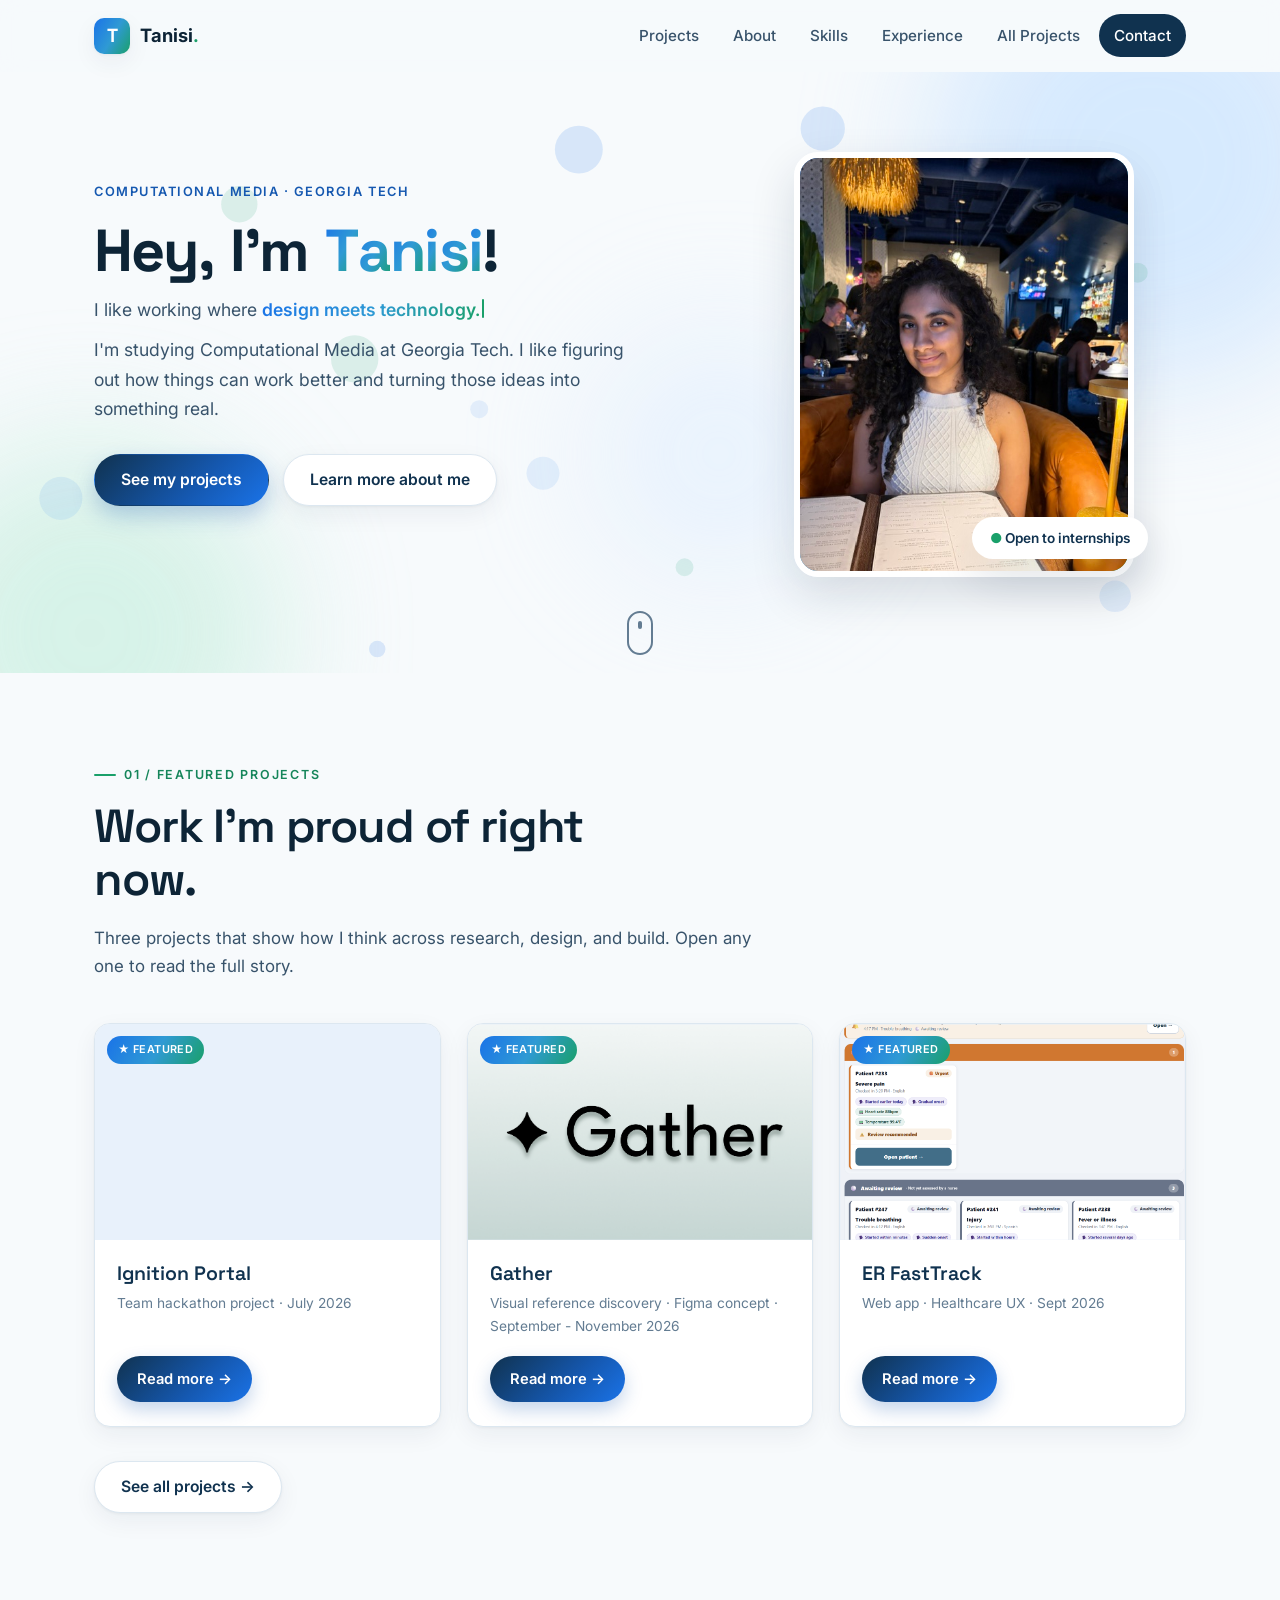
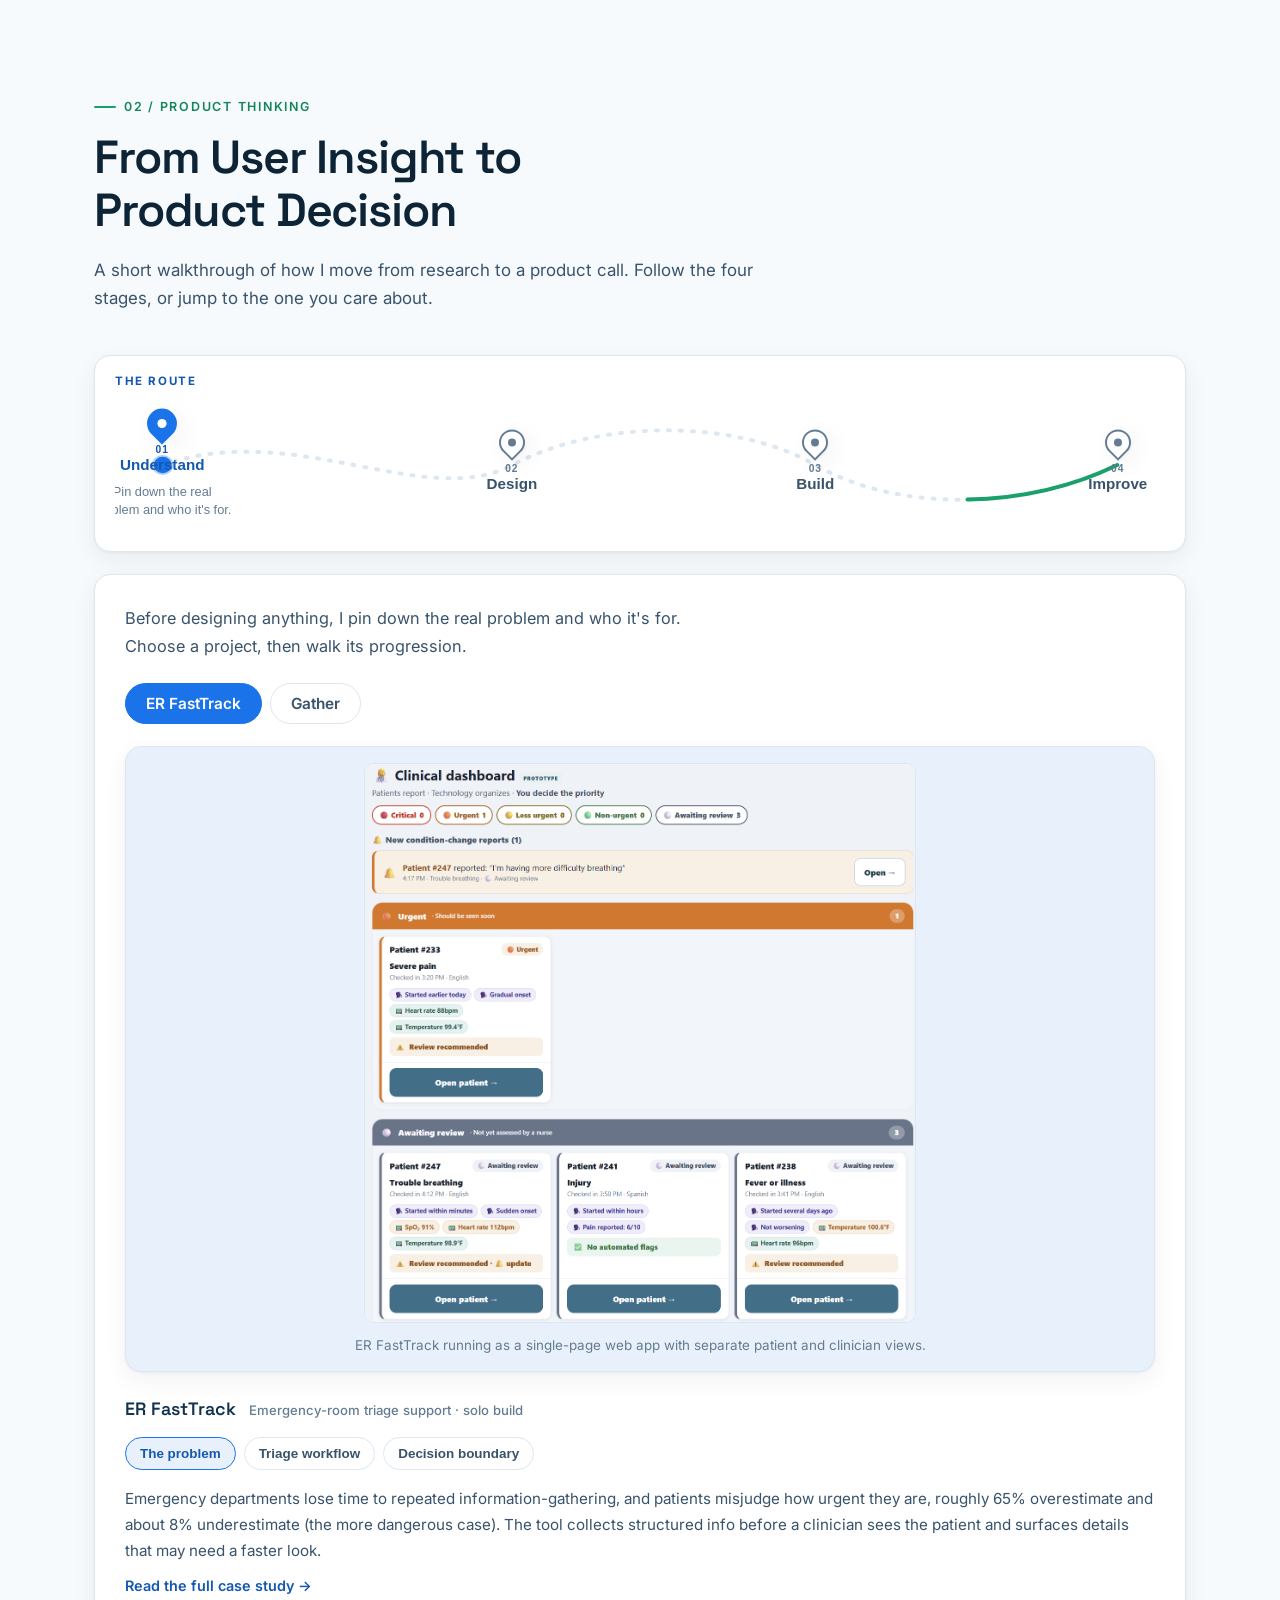
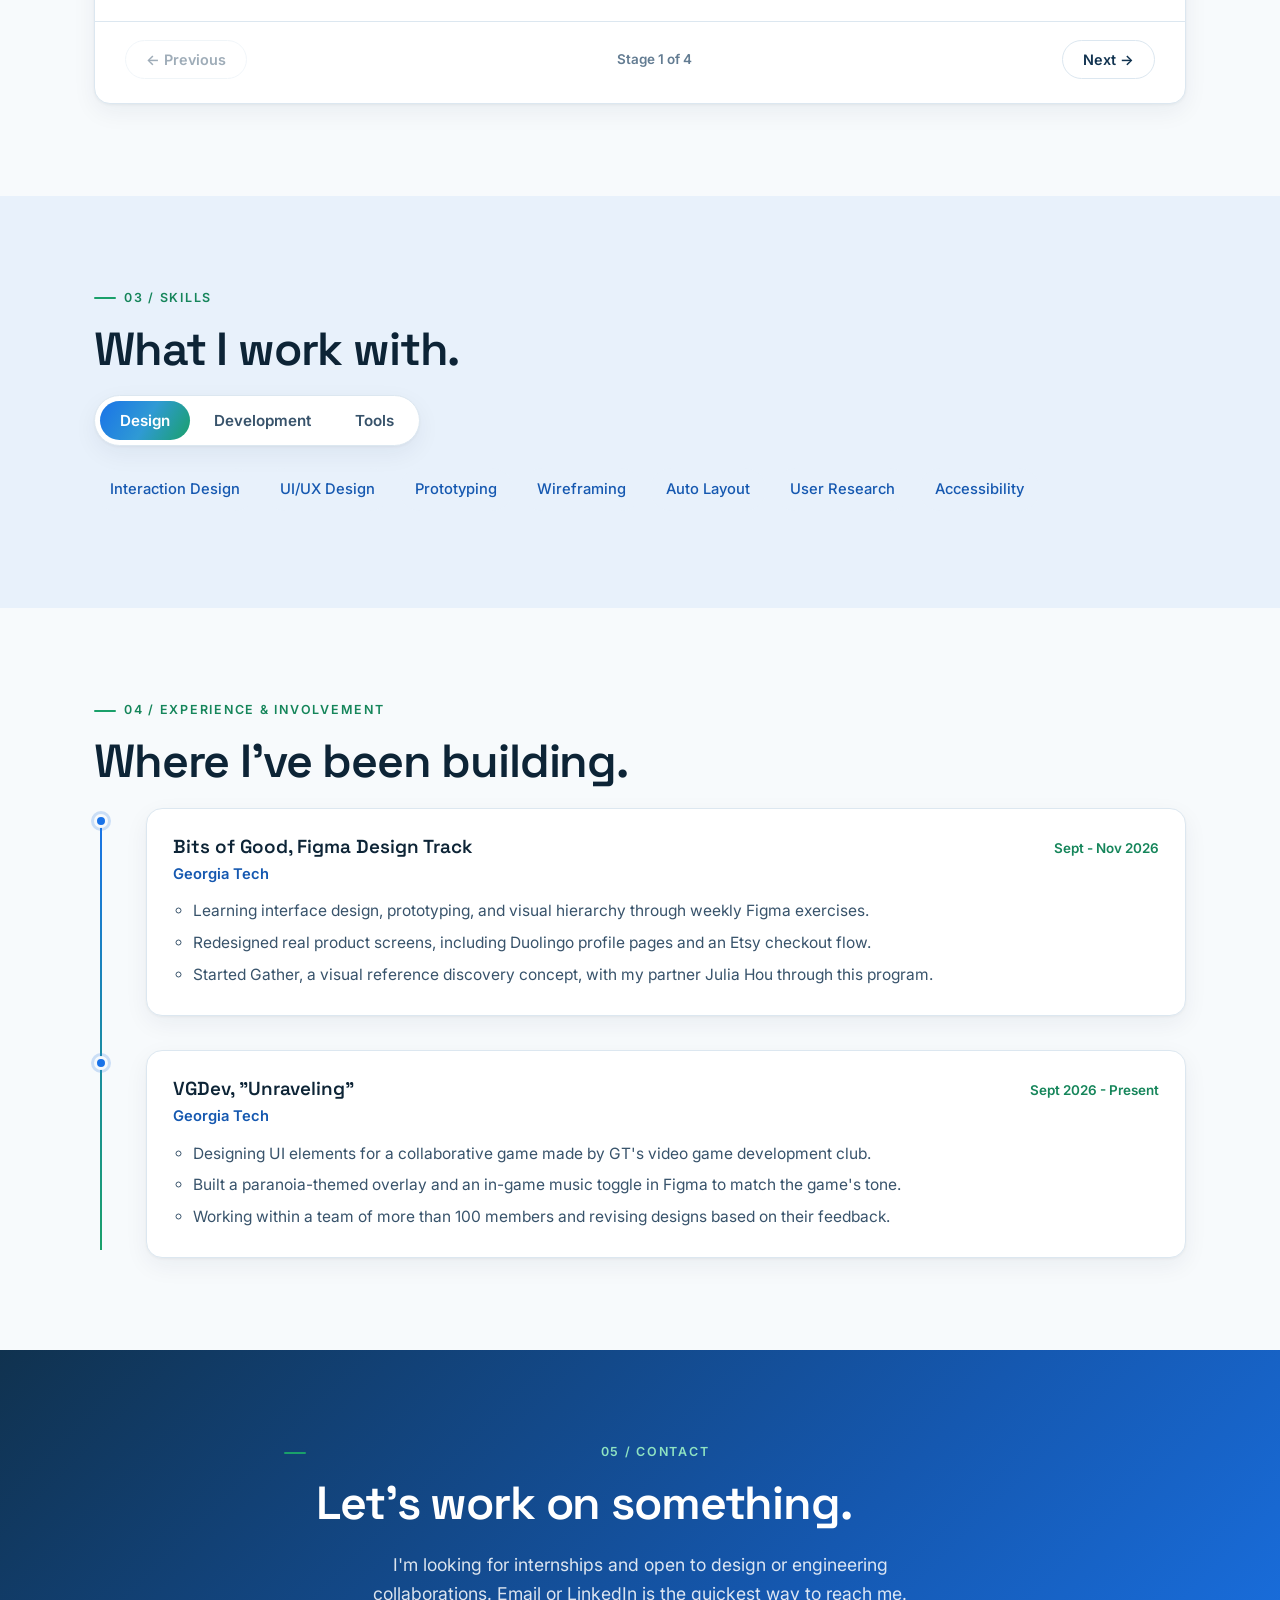
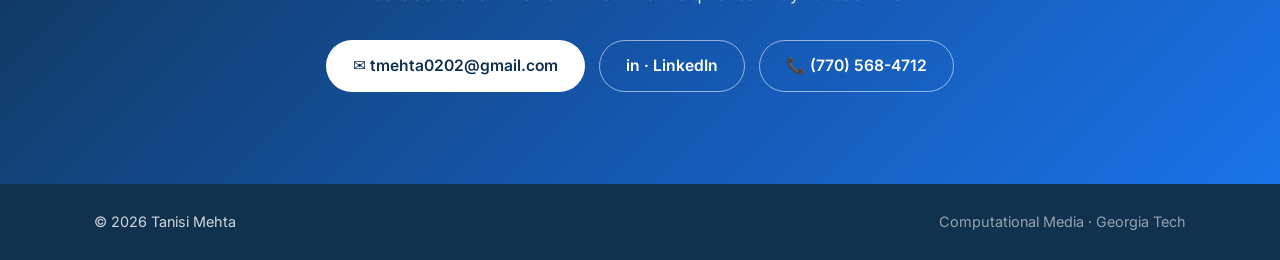
==== index.html @ e0a3337d "How I Work: horizontal expandable route nav + coordinated content transitions" ====
<!DOCTYPE html>
<html lang="en">
<head>
  <meta charset="UTF-8" />
  <meta name="viewport" content="width=device-width, initial-scale=1.0" />
  <meta name="description" content="Tanisi Mehta is a Computational Media student at Georgia Tech who likes working where design, technology, and product development meet." />
  <meta name="author" content="Tanisi Mehta" />

  <!-- Open Graph / social preview -->
  <meta property="og:title" content="Tanisi Mehta · Design &amp; Product" />
  <meta property="og:description" content="Computational Media student at Georgia Tech building software, games, and interfaces where design and technology meet." />
  <meta property="og:type" content="website" />

  <title>Tanisi Mehta · Design &amp; Product</title>

  <link rel="preconnect" href="https://fonts.googleapis.com" />
  <link rel="preconnect" href="https://fonts.gstatic.com" crossorigin />
  <link href="https://fonts.googleapis.com/css2?family=Space+Grotesk:wght@400;500;600;700&family=Inter:wght@400;500;600;700&display=swap" rel="stylesheet" />

  <link rel="stylesheet" href="css/styles.css" />
  <link rel="icon" href="data:image/svg+xml,<svg xmlns='http://www.w3.org/2000/svg' viewBox='0 0 100 100'><defs><linearGradient id='g' x1='0' y1='0' x2='1' y2='1'><stop offset='0' stop-color='%231a73e8'/><stop offset='1' stop-color='%231aa06a'/></linearGradient></defs><rect width='100' height='100' rx='26' fill='url(%23g)'/><rect x='30' y='29' width='40' height='9' rx='4.5' fill='white'/><rect x='45.5' y='29' width='9' height='42' rx='4.5' fill='white'/></svg>" />
</head>
<body>
  <a class="skip-link" href="#main">Skip to content</a>

  <!-- Subtle cursor-following glow (decorative; toggled on by JS, disabled for reduced motion / touch) -->
  <div id="cursorGlow" class="cursor-glow" aria-hidden="true"></div>

  <!-- ============ NAV ============ -->
  <header class="nav" id="nav">
    <div class="nav__inner">
      <a href="#hero" class="nav__brand" aria-label="Tanisi Mehta, home">
        <span class="nav__mark">T</span>
        <span class="nav__name">Tanisi<span class="nav__dot">.</span></span>
      </a>

      <nav class="nav__links" id="navLinks" aria-label="Primary">
        <span class="nav__indicator" id="navIndicator" aria-hidden="true"></span>
        <a href="#projects" class="nav__link">Projects</a>
        <a href="about.html" class="nav__link">About</a>
        <a href="#skills" class="nav__link">Skills</a>
        <a href="#experience" class="nav__link">Experience</a>
        <a href="projects.html" class="nav__link">All Projects</a>
        <a href="#contact" class="nav__link nav__link--cta">Contact</a>
      </nav>

      <button class="nav__toggle" id="navToggle" aria-label="Open menu" aria-expanded="false" aria-controls="navLinks">
        <span></span><span></span><span></span>
      </button>
    </div>
  </header>

  <main id="main">

    <!-- ============ 1. HERO / LANDING ============ -->
    <section class="hero" id="hero">
      <div class="hero__bg" aria-hidden="true">
        <span class="blob blob--1"></span>
        <span class="blob blob--2"></span>
        <span class="blob blob--3"></span>
        <canvas class="hero__particles" id="heroParticles"></canvas>
      </div>

      <div class="hero__inner">
        <div class="hero__text reveal">
          <p class="hero__eyebrow">Computational Media · Georgia Tech</p>
          <h1 class="hero__title" id="heroTitle">
            <span class="magnetic-line" data-magnetic>Hey, I'm <span class="grad">Tanisi</span>!</span>
          </h1>
          <p class="hero__typeline">I like working where <span class="type" aria-live="polite"><span class="type__text" id="typeText">design meets technology.</span><span class="type__caret" aria-hidden="true"></span></span></p>
          <p class="hero__lede">
            I'm studying Computational Media at Georgia Tech. I like figuring out how things can work
            better and turning those ideas into something real.
          </p>
          <div class="hero__cta">
            <a href="#projects" class="btn btn--primary">See my projects</a>
            <a href="about.html" class="btn btn--ghost">Learn more about me</a>
          </div>
        </div>

        <div class="hero__portrait reveal">
          <div class="portrait">
            <img src="images/tanisi.jpg" alt="Portrait of Tanisi Mehta"
                 onerror="this.style.display='none';this.parentElement.classList.add('portrait--empty')" />
            <span class="portrait__mono" aria-hidden="true">TM</span>
          </div>
          <div class="portrait__badge"><span class="dot">●</span> Open to internships</div>
        </div>
      </div>

      <a href="#projects" class="hero__scroll" aria-label="Scroll to projects">
        <span></span>
      </a>
    </section>

    <!-- ============ 2. FEATURED PROJECTS ============ -->
    <section class="section section-reveal" id="projects">
      <div class="wrap">
        <p class="section__kicker reveal">01 / Featured Projects</p>
        <h2 class="section__title reveal">Work I'm proud of right now.</h2>
        <p class="section__intro reveal">
          Three projects that show how I think across research, design, and build. Open any one to
          read the full story.
        </p>

        <div class="tiles tiles--featured">

          <!-- Ignition Portal -->
          <article class="tile reveal">
            <div class="tile__media">
              <span class="tile__tag tile__tag--star">★ Featured</span>
              <video muted playsinline preload="metadata" aria-label="Ignition Portal onboarding demo preview">
                <source src="images/Website-Demo.mp4" type="video/mp4" />
              </video>
            </div>
            <div class="tile__body">
              <h3 class="tile__title">Ignition Portal</h3>
              <p class="tile__meta">Team hackathon project · July 2026</p>
              <div class="tile__cta">
                <a class="tile__btn" href="projects/gt-ignite.html">Read more →</a>
              </div>
            </div>
          </article>

          <!-- Gather -->
          <article class="tile reveal">
            <div class="tile__media">
              <span class="tile__tag tile__tag--star">★ Featured</span>
              <img src="images/Gather-Photocard.png" alt="Gather photocard" loading="lazy" />
            </div>
            <div class="tile__body">
              <h3 class="tile__title">Gather</h3>
              <p class="tile__meta">Visual reference discovery · Figma concept · September - November 2026</p>
              <div class="tile__cta">
                <a class="tile__btn" href="projects/gather.html">Read more →</a>
              </div>
            </div>
          </article>

          <!-- ER FastTrack -->
          <article class="tile reveal">
            <div class="tile__media">
              <span class="tile__tag tile__tag--star">★ Featured</span>
              <img src="images/ER-ss.png" alt="Screenshot of the ER FastTrack triage-support prototype" loading="lazy" />
            </div>
            <div class="tile__body">
              <h3 class="tile__title">ER FastTrack</h3>
              <p class="tile__meta">Web app · Healthcare UX · Sept 2026</p>
              <div class="tile__cta">
                <a class="tile__btn" href="projects/er-fasttrack.html">Read more →</a>
              </div>
            </div>
          </article>

        </div>

        <div class="section__more reveal">
          <a href="projects.html" class="btn btn--ghost">See all projects →</a>
        </div>
      </div>
    </section>

    <!-- ============ 2. CASE STUDY: FROM USER INSIGHT TO PRODUCT DECISION ============ -->
    <section class="section section-reveal" id="casestudy">
      <div class="wrap">
        <p class="section__kicker reveal">02 / Product Thinking</p>
        <h2 class="section__title reveal">From User Insight to Product Decision</h2>
        <p class="section__intro reveal">
          A short walkthrough of how I move from research to a product call. Follow the four stages,
          or jump to the one you care about.
        </p>

        <div class="cs2 reveal" id="caseStudy">
          <!-- Horizontal journey route nav on top; stage content below -->
          <div class="cs2__layout">

            <!-- ===== JOURNEY ROUTE NAV (horizontal) ===== -->
            <nav class="cs2map" aria-label="How I Work stages" id="cs2Map">
              <p class="cs2map__label">The route</p>
              <div class="cs2map__scroll">
                <div class="cs2map__inner">
                  <svg class="cs2map__svg" viewBox="0 0 880 120" preserveAspectRatio="none" aria-hidden="true">
                    <path id="cs2Route" class="cs2map__road" d="M40 60 C 150 18, 260 102, 333 60 S 520 18, 587 60 S 760 102, 840 60" />
                    <path id="cs2RouteProgress" class="cs2map__road-progress" d="M40 60 C 150 18, 260 102, 333 60 S 520 18, 587 60 S 760 102, 840 60" />
                    <circle id="cs2Marker" class="cs2map__marker" cx="40" cy="60" r="9" />
                    <circle id="cs2MarkerPulse" class="cs2map__marker-pulse" cx="40" cy="60" r="9" />
                  </svg>

                  <ol class="cs2map__pins">
                    <li>
                      <button class="cs2map__pin is-active" role="tab" aria-selected="true" aria-controls="cs2-panel-understand" id="cs2-tab-understand" data-stage="0" style="left:4.5%">
                        <span class="cs2map__pinmark" aria-hidden="true"></span>
                        <span class="cs2map__pintext"><span class="cs2map__pinnum">01</span><span class="cs2map__pinname">Understand</span></span>
                        <span class="cs2map__pindesc">Pin down the real problem and who it's for.</span>
                      </button>
                    </li>
                    <li>
                      <button class="cs2map__pin" role="tab" aria-selected="false" aria-controls="cs2-panel-design" id="cs2-tab-design" data-stage="1" style="left:37.8%">
                        <span class="cs2map__pinmark" aria-hidden="true"></span>
                        <span class="cs2map__pintext"><span class="cs2map__pinnum">02</span><span class="cs2map__pinname">Design</span></span>
                        <span class="cs2map__pindesc">Turn research into interface decisions.</span>
                      </button>
                    </li>
                    <li>
                      <button class="cs2map__pin" role="tab" aria-selected="false" aria-controls="cs2-panel-build" id="cs2-tab-build" data-stage="2" style="left:66.7%">
                        <span class="cs2map__pinmark" aria-hidden="true"></span>
                        <span class="cs2map__pintext"><span class="cs2map__pinnum">03</span><span class="cs2map__pinname">Build</span></span>
                        <span class="cs2map__pindesc">Make it real, solo and on teams.</span>
                      </button>
                    </li>
                    <li>
                      <button class="cs2map__pin" role="tab" aria-selected="false" aria-controls="cs2-panel-improve" id="cs2-tab-improve" data-stage="3" style="left:95.5%">
                        <span class="cs2map__pinmark" aria-hidden="true"></span>
                        <span class="cs2map__pintext"><span class="cs2map__pinnum">04</span><span class="cs2map__pinname">Improve</span></span>
                        <span class="cs2map__pindesc">Reflect, weigh tradeoffs, plan next steps.</span>
                      </button>
                    </li>
                  </ol>
                </div>
              </div>
            </nav>

            <!-- ===== STAGE CONTENT ===== -->
            <div class="cs2__content">
              <div class="cs2__panels">

            <!-- 1. UNDERSTAND -->
            <div class="cs2__panel is-active" role="tabpanel" id="cs2-panel-understand" aria-labelledby="cs2-tab-understand">
              <p class="cs2__lead">Before designing anything, I pin down the real problem and who it's for. Choose a project, then walk its progression.</p>

              <div class="cs2u" data-cs2u>
                <div class="cs2u__switch" role="tablist" aria-label="Choose a project">
                  <button class="cs2u__pick is-active" role="tab" aria-selected="true" data-cs2u-pick="er">ER FastTrack</button>
                  <button class="cs2u__pick" role="tab" aria-selected="false" data-cs2u-pick="gather">Gather</button>
                </div>

                <div class="cs2u__project" data-cs2u-project="er">
                  <div class="cs2u__body">
                    <figure class="cs2u__visual">
                      <img src="images/ER-ss.png" alt="ER FastTrack triage-support prototype with separate patient and clinician views" loading="lazy" />
                      <figcaption>ER FastTrack running as a single-page web app with separate patient and clinician views.</figcaption>
                    </figure>
                    <div class="cs2u__steps">
                      <h4 class="cs2u__proj">ER FastTrack <span class="cs2__tagline">Emergency-room triage support &middot; solo build</span></h4>
                      <div class="cs2u__stepnav" role="tablist" aria-label="ER FastTrack progression">
                        <button class="cs2u__stepbtn is-active" role="tab" aria-selected="true" data-cs2u-step="er-0">The problem</button>
                        <button class="cs2u__stepbtn" role="tab" aria-selected="false" data-cs2u-step="er-1">Triage workflow</button>
                        <button class="cs2u__stepbtn" role="tab" aria-selected="false" data-cs2u-step="er-2">Decision boundary</button>
                      </div>
                      <div class="cs2u__steptext">
                        <p data-cs2u-steptext="er-0" class="is-active">Emergency departments lose time to repeated information-gathering, and patients misjudge how urgent they are, roughly 65% overestimate and about 8% underestimate (the more dangerous case). The tool collects structured info before a clinician sees the patient and surfaces details that may need a faster look.</p>
                        <p data-cs2u-steptext="er-1" hidden><strong>Patients report &rarr; software organizes &rarr; clinicians decide.</strong> An adaptive intake asks one question per screen; a non-diagnostic flagging engine surfaces what may need review and explains why in plain language; a nurse dashboard presents it clearly.</p>
                        <p data-cs2u-steptext="er-2" hidden><strong>The defining boundary:</strong> it never diagnoses or ranks patients on its own. Every priority and clinical call stays with qualified staff, the constraint that shaped every later decision.</p>
                      </div>
                      <p class="cs2__demonstrates"><a href="projects/er-fasttrack.html">Read the full case study &rarr;</a></p>
                    </div>
                  </div>
                </div>

                <div class="cs2u__project" data-cs2u-project="gather" hidden>
                  <div class="cs2u__body">
                    <figure class="cs2u__visual">
                      <img data-cs2u-img="gather-0" src="images/SearchPage_AIFiltering-Gather.png" alt="Gather mid-fidelity search and AI filtering screens" loading="lazy" />
                      <img data-cs2u-img="gather-1" src="images/SampleUserProfile-Gather.png" alt="Gather user profile for Maya, a creative university student" hidden loading="lazy" />
                      <img data-cs2u-img="gather-2" src="images/Clusters-Gather.png" alt="Gather research findings grouped into four insight clusters" hidden loading="lazy" />
                      <figcaption data-cs2u-cap="gather-0">An early Gather search flow with AI-assisted filtering.</figcaption>
                      <figcaption data-cs2u-cap="gather-1" hidden>Maya's user profile: background, behaviors, frustrations, needs, and goals.</figcaption>
                      <figcaption data-cs2u-cap="gather-2" hidden>Research findings synthesized into four insight clusters.</figcaption>
                    </figure>
                    <div class="cs2u__steps">
                      <h4 class="cs2u__proj">Gather <span class="cs2__tagline">Visual reference discovery &middot; with Julia Hou</span></h4>
                      <div class="cs2u__stepnav" role="tablist" aria-label="Gather progression">
                        <button class="cs2u__stepbtn is-active" role="tab" aria-selected="true" data-cs2u-step="gather-0">The problem</button>
                        <button class="cs2u__stepbtn" role="tab" aria-selected="false" data-cs2u-step="gather-1">Maya's profile</button>
                        <button class="cs2u__stepbtn" role="tab" aria-selected="false" data-cs2u-step="gather-2">Insight clusters</button>
                      </div>
                      <div class="cs2u__steptext">
                        <p data-cs2u-steptext="gather-0" class="is-active">Finding the right reference image is mostly keyword guesswork: people scroll past near-misses and jump between Pinterest, Google, and other sites. Gather explores how AI-driven personalization and smart filtering could make that more intuitive.</p>
                        <p data-cs2u-steptext="gather-1" hidden>We started from a user profile built from preliminary research. Maya is a creative university student who makes recreational art and runs a small business, so she needs inspiration and references she can trust and credit properly. Her frustrations shaped Gather directly: tailored results, clear sourcing, and an easier way to keep track of references.</p>
                        <div data-cs2u-steptext="gather-2" hidden>
                          <ul class="cs2u__clusters">
                            <li><strong>Finding the right reference.</strong> Google works when users already know what they want; Pinterest for open inspiration, but recommendations often miss the mark.</li>
                            <li><strong>Browsing vs. searching with a goal.</strong> People explore without a starting point, then switch to targeted search once they have an idea.</li>
                            <li><strong>Trust, attribution &amp; copyright.</strong> Tracking down proper attribution is time-consuming; users worry about stolen or AI-generated work.</li>
                            <li><strong>Managing &amp; revisiting references.</strong> References are spread across platforms, making them hard to save and come back to.</li>
                          </ul>
                        </div>
                      </div>
                      <p class="cs2__demonstrates"><a href="projects/gather.html">Read the full case study &rarr;</a></p>
                    </div>
                  </div>
                </div>
              </div>
            </div>

            <!-- 2. DESIGN -->
            <div class="cs2__panel" role="tabpanel" id="cs2-panel-design" aria-labelledby="cs2-tab-design" hidden>
              <p class="cs2__lead">Research-driven UI/UX. Pick a screen, then choose a topic to highlight the relevant area and read the decision behind it.</p>

              <div class="cs2d2" data-cs2d2>
                <div class="cs2d2__screens" role="tablist" aria-label="Choose a design screen">
                  <button class="cs2d2__screen is-active" role="tab" aria-selected="true" data-cs2d2-screen="0">Gather &middot; Search</button>
                  <button class="cs2d2__screen" role="tab" aria-selected="false" data-cs2d2-screen="1">Gather &middot; Results</button>
                  <button class="cs2d2__screen" role="tab" aria-selected="false" data-cs2d2-screen="2">Bits of Good &middot; Duolingo</button>
                </div>

                <div class="cs2d2__body">
                  <figure class="cs2d2__stage">
                    <span class="cs2d2__imgwrap">
                      <img data-cs2d2-img="0" src="images/Gather-AISearch_General-HIFI.png" alt="Gather search page with AI Search and General Search" loading="lazy" />
                      <img data-cs2d2-img="1" src="images/Gather-SearchResults_HIFI.png" alt="Gather search results with match percentages and an image details panel" hidden loading="lazy" />
                      <img data-cs2d2-img="2" src="images/Duolingo-Redesign.png" alt="Duolingo persona and before/after profile redesign in Figma" hidden loading="lazy" />
                      <span class="cs2d2__hl" data-cs2d2-hl aria-hidden="true"></span>
                    </span>
                  </figure>

                  <div class="cs2d2__topics" role="tablist" aria-label="Design decisions">
                    <button class="cs2d2__topic is-active" role="tab" data-cs2d2-topic="0" data-hl="6,20,40,26" data-screen="0">
                      <span class="cs2d2__topic-t">Two search modes</span>
                      <span class="cs2d2__topic-d">AI Search takes a plain-language prompt; General Search keeps the familiar keyword flow, so people choose how they look.</span>
                    </button>
                    <button class="cs2d2__topic" role="tab" data-cs2d2-topic="1" data-hl="2,10,22,80" data-screen="0">
                      <span class="cs2d2__topic-t">Persistent navigation</span>
                      <span class="cs2d2__topic-d">A sidebar keeps Explore, Artists, and Collections in reach, so searching never feels like a dead end.</span>
                    </button>
                    <button class="cs2d2__topic" role="tab" data-cs2d2-topic="2" data-hl="4,26,54,50" data-screen="1">
                      <span class="cs2d2__topic-t">Match percentages</span>
                      <span class="cs2d2__topic-d">Each result shows how well it matched and a short reason, so the ranking isn't a black box.</span>
                    </button>
                    <button class="cs2d2__topic" role="tab" data-cs2d2-topic="3" data-hl="62,14,34,78" data-screen="1">
                      <span class="cs2d2__topic-t">Attribution built in</span>
                      <span class="cs2d2__topic-d">Opening a result reveals the real creator, license, and citation, answering the trust cluster from research.</span>
                    </button>
                    <button class="cs2d2__topic" role="tab" data-cs2d2-topic="4" data-hl="4,8,44,40" data-screen="2">
                      <span class="cs2d2__topic-t">Grounded in a persona</span>
                      <span class="cs2d2__topic-d">I wrote a user persona before redesigning the Duolingo profile, so layout choices trace back to a real need.</span>
                    </button>
                    <button class="cs2d2__topic" role="tab" data-cs2d2-topic="5" data-hl="52,10,44,80" data-screen="2">
                      <span class="cs2d2__topic-t">Before &amp; after with Auto Layout</span>
                      <span class="cs2d2__topic-d">Rebuilt in Figma with Auto Layout to tighten hierarchy and spacing between the original and the redesign.</span>
                    </button>
                  </div>
                </div>
              </div>
              <p class="cs2__demonstrates"><strong>Shows:</strong> turning research into interface decisions. <a href="projects/gather.html">Gather designs &rarr;</a> &nbsp;&middot;&nbsp; <a href="projects/bits-of-good.html">Bits of Good redesigns &rarr;</a></p>
            </div>

            <!-- 3. BUILD -->
            <div class="cs2__panel" role="tabpanel" id="cs2-panel-build" aria-labelledby="cs2-tab-build" hidden>
              <p class="cs2__lead">Design only matters once it's real. Select a project to see the contribution and a large view.</p>

              <div class="cs2b" data-cs2b>
                <ul class="cs2b__list" role="tablist" aria-label="Choose a build project">
                  <li><button class="cs2b__item is-active" role="tab" aria-selected="true" data-cs2b-pick="ignition">
                    <span class="cs2b__name">Ignition Portal</span><span class="cs2b__sub">Hackathon team &middot; July 2026</span>
                  </button></li>
                  <li><button class="cs2b__item" role="tab" aria-selected="false" data-cs2b-pick="unraveling">
                    <span class="cs2b__name">Unraveling</span><span class="cs2b__sub">Game UI &middot; GT VGDev</span>
                  </button></li>
                  <li><button class="cs2b__item" role="tab" aria-selected="false" data-cs2b-pick="flower">
                    <span class="cs2b__name">The Flower</span><span class="cs2b__sub">2D platformer &middot; GameMaker</span>
                  </button></li>
                </ul>

                <div class="cs2b__stage">
                  <figure class="cs2b__shot is-active" data-cs2b-shot="ignition">
                    <img src="images/Ignition-Solution.png" alt="Ignition Portal onboarding dashboard with a checklist and progress bar" loading="lazy" />
                    <figcaption>At the GT IGNITE Hackathon, our three-person team took a survey finding (44 responses; "too many platforms" was the top struggle) to a working onboarding portal. I owned research and helped drive the UI and user flows, using Claude to prototype quickly. <strong>Shows:</strong> teamwork and AI-assisted prototyping under time pressure. <a href="projects/gt-ignite.html">Read more &rarr;</a></figcaption>
                  </figure>
                  <figure class="cs2b__shot" data-cs2b-shot="unraveling" hidden>
                    <img src="images/Settings-Unravel.png" alt="Unraveling settings menu over the dark game background" loading="lazy" />
                    <figcaption>As one UI designer inside VGDev's 100+ member team, I design start screens, menus, a paranoia overlay, and a music toggle in Figma, keeping styling dark and tense while structure stays readable, and revising to match a shared direction. <strong>Shows:</strong> design inside a large collaborative team. <a href="projects/unraveling.html">Read more &rarr;</a></figcaption>
                  </figure>
                  <figure class="cs2b__shot" data-cs2b-shot="flower" hidden>
                    <img src="images/TheFlowerGame-ss.png" alt="Gameplay screenshot from The Flower with Ruby and collectible carrots" loading="lazy" />
                    <figcaption>A solo game I'm building in GameMaker (GML) with hand-drawn pixel art: movement and animation, double jump, heart-based health, carrot collection, hazards, and slope physics. <strong>Shows:</strong> end-to-end technical implementation on my own. <a href="projects/the-flower.html">Read more &rarr;</a></figcaption>
                  </figure>
                </div>
              </div>
            </div>

            <!-- 4. IMPROVE -->
            <div class="cs2__panel" role="tabpanel" id="cs2-panel-improve" aria-labelledby="cs2-tab-improve" hidden>
              <p class="cs2__lead">Looking back per project: what I'd evaluate, change, or investigate next. Forward-looking ideas are labeled as hypothetical, not completed work.</p>

              <div class="cs2i">
                <article class="cs2i__card">
                  <h4>Gather</h4>
                  <p class="cs2i__did"><strong>What I did:</strong> grounded the design in a persona and four research clusters before building screens, with Julia Hou.</p>
                  <p class="cs2i__next"><span class="cs2i__flag">Hypothetical next</span> Run usability testing on the hi-fi flows to check whether the attribution and filtering actually feel clear to users.</p>
                </article>
                <article class="cs2i__card">
                  <h4>ER FastTrack</h4>
                  <p class="cs2i__did"><strong>What I did:</strong> made a deliberate tradeoff, keeping the software non-diagnostic for safety and clinician trust, and built accessibility in (large targets, plain language, ARIA).</p>
                  <p class="cs2i__next"><span class="cs2i__flag">Hypothetical next</span> Test the accessibility and flagging with real emergency-department staff to validate it under stress.</p>
                </article>
                <article class="cs2i__card">
                  <h4>Unraveling</h4>
                  <p class="cs2i__did"><strong>What I did:</strong> revised my UI based on feedback from VGDev's 100+ person team to fit a shared visual direction.</p>
                  <p class="cs2i__next"><span class="cs2i__flag">Hypothetical next</span> Pressure-test the paranoia overlay's legibility across more in-game scenes before locking it in.</p>
                </article>
                <article class="cs2i__card">
                  <h4>The Flower</h4>
                  <p class="cs2i__did"><strong>What I did:</strong> built the core systems solo in GameMaker, and the core movement already feels good.</p>
                  <p class="cs2i__next"><span class="cs2i__flag">Hypothetical next</span> Finish the content and play-test with others to tune difficulty and level pacing.</p>
                </article>
              </div>
              <p class="cs2__note cs2__note--wide"><strong>The throughline:</strong> start from a real need, make a deliberate tradeoff, and stay open to revising, the product thinking I want to keep sharpening.</p>
            </div>

              </div>

              <div class="cs2__controls">
                <button class="cs2__nav cs2__nav--prev" id="cs2Prev" aria-label="Previous stage" disabled>&larr; Previous</button>
                <span class="cs2__progress" id="cs2Progress" aria-hidden="true">Stage 1 of 4</span>
                <button class="cs2__nav cs2__nav--next" id="cs2Next" aria-label="Next stage">Next &rarr;</button>
              </div>
            </div>
          </div>
        </div>
      </div>
    </section>

    <!-- ============ 3. SKILLS (compact, interactive) ============ -->
    <section class="section section--tint section-reveal" id="skills">
      <div class="wrap">
        <p class="section__kicker reveal">03 / Skills</p>
        <h2 class="section__title reveal">What I work with.</h2>

        <div class="skills reveal" id="skills2">
          <div class="skills__tabs" role="tablist" aria-label="Skill categories">
            <button class="skills__tab is-active" role="tab" aria-selected="true" aria-controls="skillpanel-design" id="skilltab-design">Design</button>
            <button class="skills__tab" role="tab" aria-selected="false" aria-controls="skillpanel-dev" id="skilltab-dev">Development</button>
            <button class="skills__tab" role="tab" aria-selected="false" aria-controls="skillpanel-tools" id="skilltab-tools">Tools</button>
            <span class="skills__tabline" id="skillsTabline" aria-hidden="true"></span>
          </div>

          <div class="skills__panels">
            <ul class="skills__panel is-active chips" role="tabpanel" id="skillpanel-design" aria-labelledby="skilltab-design">
              <li>Interaction Design</li>
              <li>UI/UX Design</li>
              <li>Prototyping</li>
              <li>Wireframing</li>
              <li>Auto Layout</li>
              <li>User Research</li>
              <li>Accessibility</li>
            </ul>
            <ul class="skills__panel chips" role="tabpanel" id="skillpanel-dev" aria-labelledby="skilltab-dev" hidden>
              <li>Python</li>
              <li>Java</li>
              <li>GameMaker (GML)</li>
              <li>HTML / CSS / JS <span class="chip-note">(AI-assisted)</span></li>
            </ul>
            <ul class="skills__panel chips" role="tabpanel" id="skillpanel-tools" aria-labelledby="skilltab-tools" hidden>
              <li>Figma</li>
              <li>Git &amp; GitHub</li>
              <li>Kiro</li>
              <li>Claude</li>
            </ul>
          </div>
        </div>
      </div>
    </section>

    <!-- ============ 5. EXPERIENCE / INVOLVEMENT ============ -->
    <section class="section section-reveal" id="experience">
      <div class="wrap">
        <p class="section__kicker reveal">04 / Experience &amp; Involvement</p>
        <h2 class="section__title reveal">Where I've been building.</h2>

        <ol class="timeline">
          <li class="timeline__item reveal">
            <span class="timeline__dot"></span>
            <div class="timeline__body">
              <div class="timeline__row">
                <h3>Bits of Good, Figma Design Track</h3>
                <span class="timeline__when">Sept - Nov 2026</span>
              </div>
              <p class="timeline__org">Georgia Tech</p>
              <ul>
                <li>Learning interface design, prototyping, and visual hierarchy through weekly Figma exercises.</li>
                <li>Redesigned real product screens, including Duolingo profile pages and an Etsy checkout flow.</li>
                <li>Started Gather, a visual reference discovery concept, with my partner Julia Hou through this program.</li>
              </ul>
            </div>
          </li>

          <li class="timeline__item reveal">
            <span class="timeline__dot"></span>
            <div class="timeline__body">
              <div class="timeline__row">
                <h3>VGDev, "Unraveling"</h3>
                <span class="timeline__when">Sept 2026 - Present</span>
              </div>
              <p class="timeline__org">Georgia Tech</p>
              <ul>
                <li>Designing UI elements for a collaborative game made by GT's video game development club.</li>
                <li>Built a paranoia-themed overlay and an in-game music toggle in Figma to match the game's tone.</li>
                <li>Working within a team of more than 100 members and revising designs based on their feedback.</li>
              </ul>
            </div>
          </li>
        </ol>
      </div>
    </section>

    <!-- ============ 6. CONTACT ============ -->
    <section class="section section--cta section-reveal" id="contact">
      <div class="wrap wrap--narrow">
        <p class="section__kicker section__kicker--light reveal">05 / Contact</p>
        <h2 class="section__title section__title--light reveal">Let's work on something.</h2>
        <p class="contact__lede reveal">
          I'm looking for internships and open to design or engineering collaborations. Email or
          LinkedIn is the quickest way to reach me.
        </p>
        <div class="contact__actions reveal">
          <a class="btn btn--light" href="mailto:tmehta0202@gmail.com">✉️ tmehta0202@gmail.com</a>
          <a class="btn btn--outline" href="https://www.linkedin.com/in/tanisi-mehta-159888421/" target="_blank" rel="noopener">in · LinkedIn</a>
          <a class="btn btn--outline" href="tel:+17705684712">📞 (770) 568-4712</a>
        </div>
      </div>
    </section>

  </main>

  <footer class="footer">
    <div class="wrap footer__inner">
      <span>© <span id="year"></span> Tanisi Mehta</span>
      <span class="footer__made">Computational Media · Georgia Tech</span>
    </div>
  </footer>

  <script src="js/main.js"></script>
</body>
</html>
---- css/styles.css ----
/* ============================================================
   Tanisi Mehta · Portfolio Design System
   Palette: white surfaces, light blue + soft green accents,
   clean blue-slate ink. No purple. Google / Microsoft inspired:
   calm, minimal, professional.
   Fonts: Space Grotesk (display) + Inter (UI).
   Accessible, responsive, motion-respecting.
   ============================================================ */

:root {
  /* Surfaces */
  --bg:          #f7fafc;   /* clean near-white */
  --surface:     #ffffff;
  --tint:        #e8f1fb;   /* light blue tint */
  --tint-green:  #e6f4ee;   /* soft green tint */

  /* Ink (blue-slate, no indigo) */
  --ink:         #0d2436;   /* deep blue-slate */
  --ink-2:       #38536b;   /* slate */
  --ink-3:       #637c92;   /* muted slate */
  --line:        #dce7f0;

  /* Brand */
  --blue:        #1a73e8;   /* primary blue (Google-style) */
  --blue-deep:   #1558b0;
  --sky:         #4a94ec;
  --green:       #1aa06a;   /* soft green accent */
  --green-deep:  #15855a;
  --navy:        #10324f;   /* dark blue header/footer (not navy-indigo) */
  --slate:       #1b3a57;

  --grad:     linear-gradient(120deg, #1a73e8 0%, #2f9ad4 52%, #1aa06a 100%);
  --grad-cta: linear-gradient(135deg, #10324f 0%, #1558b0 60%, #1a73e8 100%);

  --font-ui:   "Inter", system-ui, -apple-system, "Segoe UI", sans-serif;
  --font-disp: "Space Grotesk", "Inter", system-ui, sans-serif;

  --r-sm: 10px; --r-md: 16px; --r-lg: 24px; --r-pill: 999px;
  --shadow-1: 0 1px 3px rgba(15,37,64,.05), 0 8px 24px rgba(15,37,64,.06);
  --shadow-2: 0 18px 46px rgba(15,37,64,.14);
  --maxw: 1140px;
}

* { box-sizing: border-box; margin: 0; padding: 0; }
html { scroll-behavior: smooth; scroll-padding-top: 84px; }
@media (prefers-reduced-motion: reduce) {
  html { scroll-behavior: auto; }
  *, *::before, *::after { animation: none !important; transition: none !important; }
}

body {
  font-family: var(--font-ui);
  color: var(--ink);
  background: var(--bg);
  line-height: 1.65;
  -webkit-font-smoothing: antialiased;
  overflow-x: hidden;
}

img { max-width: 100%; display: block; }
a { color: inherit; text-decoration: none; }

:focus-visible { outline: 3px solid var(--blue); outline-offset: 3px; border-radius: 6px; }

.skip-link {
  position: absolute; left: 14px; top: -60px; z-index: 2000;
  background: var(--navy); color: #fff; padding: 12px 18px;
  border-radius: 0 0 12px 12px; font-weight: 700; transition: top .15s;
}
.skip-link:focus { top: 0; }

.wrap { width: 100%; max-width: var(--maxw); margin: 0 auto; padding: 0 24px; }
.wrap--narrow { max-width: 760px; }

.grad {
  background: var(--grad);
  -webkit-background-clip: text; background-clip: text; color: transparent;
}
.underline { position: relative; white-space: nowrap; }
.underline::after {
  content: ""; position: absolute; left: 0; right: 0; bottom: 4px; height: 10px;
  background: rgba(43,183,131,.30); z-index: -1; border-radius: 4px;
}

/* ---------------- Buttons ---------------- */
.btn {
  display: inline-flex; align-items: center; gap: 8px;
  font-family: var(--font-ui); font-weight: 600; font-size: .98rem;
  padding: 14px 26px; border-radius: var(--r-pill); border: 1.5px solid transparent;
  cursor: pointer; transition: transform .18s ease, box-shadow .18s ease, background .18s, border-color .18s;
  min-height: 52px; line-height: 1;
}
.btn:hover { transform: translateY(-2px); }
.btn--primary { background: var(--grad-cta); color: #fff; box-shadow: 0 10px 22px rgba(31,91,176,.28); }
.btn--ghost { background: var(--surface); color: var(--navy); border-color: var(--line); box-shadow: var(--shadow-1); }
.btn--ghost:hover { border-color: var(--blue); }
.btn--light { background: #fff; color: var(--navy); }
.btn--outline { background: transparent; color: #fff; border-color: rgba(255,255,255,.55); }
.btn--outline:hover { background: rgba(255,255,255,.12); }

/* ---------------- Nav ---------------- */
.nav {
  position: sticky; top: 0; z-index: 100;
  background: rgba(246,249,252,.85); backdrop-filter: blur(12px);
  border-bottom: 1px solid transparent; transition: border-color .2s, box-shadow .2s, background .2s;
}
.nav.is-scrolled { border-color: var(--line); box-shadow: 0 4px 18px rgba(15,37,64,.06); }
.nav__inner { max-width: var(--maxw); margin: 0 auto; padding: 14px 24px; display: flex; align-items: center; gap: 16px; }
.nav__brand { display: flex; align-items: center; gap: 10px; font-weight: 700; font-size: 1.15rem; }
.nav__mark {
  width: 36px; height: 36px; border-radius: 10px; background: var(--grad);
  color: #fff; display: grid; place-items: center; font-family: var(--font-disp);
  font-weight: 700; font-size: 19px; box-shadow: var(--shadow-1);
}
.nav__dot { color: var(--green); }
.nav__links { margin-left: auto; display: flex; align-items: center; gap: 4px; }
.nav__link {
  font-weight: 500; font-size: .95rem; color: var(--ink-2);
  padding: 9px 15px; border-radius: var(--r-pill); transition: color .15s, background .15s;
}
.nav__link:hover, .nav__link.is-active { color: var(--blue-deep); background: var(--tint); }
.nav__link--cta { background: var(--navy); color: #fff !important; }
.nav__link--cta:hover { background: var(--blue-deep); }

.nav__toggle { display: none; margin-left: auto; width: 46px; height: 46px; background: none; border: 0; cursor: pointer; flex-direction: column; gap: 5px; align-items: center; justify-content: center; }
.nav__toggle span { width: 24px; height: 2.5px; background: var(--navy); border-radius: 2px; transition: transform .25s, opacity .25s; }
.nav__toggle[aria-expanded="true"] span:nth-child(1) { transform: translateY(7.5px) rotate(45deg); }
.nav__toggle[aria-expanded="true"] span:nth-child(2) { opacity: 0; }
.nav__toggle[aria-expanded="true"] span:nth-child(3) { transform: translateY(-7.5px) rotate(-45deg); }

/* ---------------- Hero ---------------- */
.hero { position: relative; overflow: hidden; padding: 80px 0 96px; }
.hero__bg { position: absolute; inset: 0; z-index: 0; pointer-events: none; }
.blob { position: absolute; border-radius: 50%; filter: blur(64px); opacity: .55; }
.blob--1 { width: 440px; height: 440px; background: #bcdcff; top: -130px; right: -90px; animation: float 15s ease-in-out infinite; }
.blob--2 { width: 380px; height: 380px; background: #bdecd8; bottom: -150px; left: -100px; animation: float 19s ease-in-out infinite reverse; }
.blob--3 { width: 260px; height: 260px; background: #d4e8ff; top: 42%; left: 46%; opacity: .4; animation: float 21s ease-in-out infinite; }
@keyframes float { 0%,100% { transform: translate(0,0) scale(1); } 50% { transform: translate(20px,-24px) scale(1.06); } }

.hero__inner {
  position: relative; z-index: 1; max-width: var(--maxw); margin: 0 auto; padding: 0 24px;
  display: grid; grid-template-columns: 1.15fr .85fr; gap: 48px; align-items: center;
}
.hero__eyebrow { font-weight: 600; letter-spacing: .12em; text-transform: uppercase; font-size: .8rem; color: var(--blue-deep); margin-bottom: 18px; }
.hero__title { font-family: var(--font-disp); font-weight: 600; font-size: clamp(2.2rem, 5.2vw, 3.7rem); line-height: 1.1; letter-spacing: -.02em; margin-bottom: 22px; }
.hero__lede { font-size: 1.1rem; color: var(--ink-2); max-width: 560px; margin-bottom: 30px; }
.hero__lede strong { color: var(--ink); font-weight: 600; }
.hero__cta { display: flex; flex-wrap: wrap; gap: 14px; margin-bottom: 42px; }
.hero__stats { list-style: none; display: flex; gap: 34px; flex-wrap: wrap; }
.hero__stats li { display: flex; flex-direction: column; }
.hero__stat-num { font-family: var(--font-disp); font-weight: 700; font-size: 1.85rem; color: var(--navy); line-height: 1; }
.hero__stat-lbl { font-size: .82rem; color: var(--ink-3); margin-top: 6px; }

.hero__portrait { position: relative; justify-self: center; }
.portrait {
  position: relative; width: min(340px, 74vw); aspect-ratio: 4/5; border-radius: var(--r-lg);
  background: var(--grad); box-shadow: var(--shadow-2); overflow: hidden;
  display: grid; place-items: center; border: 6px solid #fff;
}
.portrait img { width: 100%; height: 100%; object-fit: cover; }
.portrait__mono { display: none; font-family: var(--font-disp); font-weight: 700; font-size: 5rem; color: rgba(255,255,255,.92); }
.portrait--empty .portrait__mono { display: block; }
.portrait__badge {
  position: absolute; bottom: 18px; right: -14px; background: #fff; color: var(--navy);
  font-weight: 600; font-size: .85rem; padding: 10px 18px; border-radius: var(--r-pill);
  box-shadow: var(--shadow-2);
}
.portrait__badge .dot { color: var(--green); }
.hero__portrait .portrait__badge { z-index: 2; }

.hero__scroll { position: absolute; left: 50%; bottom: 18px; transform: translateX(-50%); z-index: 2; width: 26px; height: 44px; border: 2px solid var(--ink-3); border-radius: 14px; display: grid; place-items: start center; padding-top: 8px; }
.hero__scroll span { width: 4px; height: 8px; background: var(--ink-3); border-radius: 4px; animation: scrolldot 1.6s infinite; }
@keyframes scrolldot { 0% { opacity: 0; transform: translateY(0); } 40% { opacity: 1; } 80% { opacity: 0; transform: translateY(10px); } }

/* ---------------- Sections ---------------- */
.section { padding: 92px 0; }
.section--tint { background: var(--tint); }
.section__kicker { font-weight: 600; letter-spacing: .14em; text-transform: uppercase; font-size: .78rem; color: var(--green-deep); margin-bottom: 14px; }
.section__kicker--light { color: #8fe3c2; }
.section__title { font-family: var(--font-disp); font-weight: 600; font-size: clamp(1.9rem, 4vw, 2.9rem); line-height: 1.14; letter-spacing: -.02em; margin-bottom: 20px; max-width: 20ch; }
.section__title--light { color: #fff; }
.section__intro { font-size: 1.06rem; color: var(--ink-2); max-width: 62ch; margin-bottom: 42px; }

/* ---------------- About ---------------- */
.about__grid { display: grid; grid-template-columns: 1.5fr 1fr; gap: 40px; align-items: start; margin-top: 12px; }
.about__lead p { color: var(--ink-2); font-size: 1.05rem; margin-bottom: 18px; }
.about__lead strong { color: var(--ink); font-weight: 600; }
.about__facts { list-style: none; background: var(--surface); border: 1px solid var(--line); border-radius: var(--r-md); padding: 10px; box-shadow: var(--shadow-1); }
.about__facts li { display: flex; gap: 14px; align-items: center; padding: 16px; border-radius: var(--r-sm); }
.about__facts li + li { border-top: 1px solid var(--line); }
.about__facts span { font-size: 1.35rem; }
.about__facts div { display: flex; flex-direction: column; font-size: .98rem; }
.about__facts strong { font-size: .76rem; text-transform: uppercase; letter-spacing: .06em; color: var(--ink-3); font-weight: 600; }

/* ---------------- Skills ---------------- */
.skills__grid { display: grid; grid-template-columns: repeat(4, 1fr); gap: 22px; margin-top: 12px; }
.skillcard { background: var(--surface); border: 1px solid var(--line); border-radius: var(--r-md); padding: 26px 22px; box-shadow: var(--shadow-1); transition: transform .2s, box-shadow .2s, border-color .2s; }
.skillcard:hover { transform: translateY(-4px); box-shadow: var(--shadow-2); border-color: var(--sky); }
.skillcard h3 { font-family: var(--font-disp); font-weight: 600; font-size: 1.1rem; display: flex; align-items: center; gap: 10px; margin-bottom: 16px; }
.skillcard__ico { font-size: 1.25rem; }
.chips { list-style: none; display: flex; flex-wrap: wrap; gap: 8px; }
.chips li { background: var(--tint); color: var(--blue-deep); font-weight: 500; font-size: .84rem; padding: 7px 13px; border-radius: var(--r-pill); }
.skillcard:nth-child(2) .chips li { background: var(--tint-green); color: var(--green-deep); }
.skillcard:nth-child(4) .chips li { background: var(--tint-green); color: var(--green-deep); }

/* ---------------- Projects ---------------- */
.project--featured {
  background: var(--surface); border: 1px solid var(--line); border-radius: var(--r-lg);
  padding: 40px; box-shadow: var(--shadow-2); margin-bottom: 34px; position: relative; overflow: hidden;
}
.project--featured::before { content: ""; position: absolute; top: 0; left: 0; right: 0; height: 6px; background: var(--grad); }
.project__head { display: flex; justify-content: space-between; gap: 20px; flex-wrap: wrap; align-items: flex-start; margin-bottom: 18px; }
.project__tag { display: inline-block; font-weight: 600; font-size: .74rem; letter-spacing: .06em; text-transform: uppercase; color: var(--blue-deep); background: var(--tint); padding: 6px 12px; border-radius: var(--r-pill); margin-bottom: 12px; }
.project__tag--star { color: var(--green-deep); background: var(--tint-green); }
.project__title { font-family: var(--font-disp); font-weight: 600; font-size: 1.55rem; line-height: 1.2; letter-spacing: -.01em; }
.project__meta { color: var(--ink-3); font-size: .9rem; margin-top: 4px; }
.project__stack { display: flex; flex-wrap: wrap; gap: 8px; }
.project__stack span { font-size: .78rem; font-weight: 600; color: var(--ink-2); background: var(--bg); border: 1px solid var(--line); padding: 6px 12px; border-radius: var(--r-pill); }
.project__stack--sm span { font-size: .72rem; padding: 5px 10px; }
.project__pitch { font-size: 1.06rem; color: var(--ink-2); margin: 8px 0 26px; }
.project__pitch em { color: var(--blue-deep); font-style: italic; font-weight: 500; }

.star { display: grid; grid-template-columns: 1fr 1fr; gap: 18px; }
.star__item { background: var(--bg); border: 1px solid var(--line); border-left: 4px solid var(--blue); border-radius: var(--r-sm); padding: 20px 22px; }
.star__item:nth-child(2) { border-left-color: var(--sky); }
.star__item:nth-child(3) { border-left-color: var(--green); }
.star__item:nth-child(4) { border-left-color: var(--green-deep); }
.star__label { display: inline-block; font-weight: 700; font-size: .74rem; letter-spacing: .08em; text-transform: uppercase; color: var(--blue-deep); margin-bottom: 8px; }
.star__item p, .star p { color: var(--ink-2); font-size: .98rem; }

.project__highlights { list-style: none; display: grid; grid-template-columns: repeat(2, 1fr); gap: 10px 24px; margin-top: 26px; padding-top: 24px; border-top: 1px solid var(--line); }
.project__highlights li { font-weight: 500; font-size: .95rem; color: var(--ink); }

.project__grid { display: grid; grid-template-columns: repeat(3, 1fr); gap: 24px; }
.project--card { background: var(--surface); border: 1px solid var(--line); border-radius: var(--r-md); padding: 28px 26px; box-shadow: var(--shadow-1); transition: transform .2s, box-shadow .2s; display: flex; flex-direction: column; }
.project--card:hover { transform: translateY(-5px); box-shadow: var(--shadow-2); }
.project--card .project__title { font-size: 1.26rem; margin-top: 4px; }
.star--compact { display: block; margin: 16px 0; }
.star--compact p { margin-bottom: 12px; font-size: .92rem; }
.star--compact .star__label { background: var(--tint); border-radius: 5px; padding: 2px 8px; margin-right: 6px; font-size: .68rem; }
.project--card .project__stack { margin-top: auto; padding-top: 12px; }

/* ---------------- Project media (images / video) ---------------- */
.project__media { margin: 22px 0 0; border-radius: var(--r-md); overflow: hidden; border: 1px solid var(--line); box-shadow: var(--shadow-1); background: var(--surface); }
.project__media img,
.project__media video { display: block; width: 100%; height: auto; }
.project__media--sm { margin-top: 16px; }
.timeline__media { max-width: 420px; margin-top: 14px; }

/* ---------------- Project tiles (grid of cards linking to detail pages) ---------------- */
.tiles {
  display: grid; grid-template-columns: repeat(auto-fill, minmax(300px, 1fr));
  gap: 26px; margin-top: 12px;
}
.tile {
  display: flex; flex-direction: column; background: var(--surface);
  border: 1px solid var(--line); border-radius: var(--r-md); overflow: hidden;
  box-shadow: var(--shadow-1); transition: transform .2s ease, box-shadow .2s ease, border-color .2s ease;
}
.tile:hover { transform: translateY(-6px); box-shadow: var(--shadow-2); border-color: var(--sky); }
.tile__media { position: relative; aspect-ratio: 16 / 10; background: var(--tint); overflow: hidden; }
.tile__media img, .tile__media video { width: 100%; height: 100%; object-fit: cover; display: block; }
/* Wide UI screenshots: show the whole screen (less zoomed) on the tint
   backing instead of cropping hard. Scoped to cards that opt in. */
.tile__media--contain img { object-fit: contain; object-position: center; padding: 10px; }
.tile__tag {
  position: absolute; top: 12px; left: 12px; z-index: 2;
  background: rgba(15,37,64,.84); color: #fff; font-size: .68rem; font-weight: 600;
  letter-spacing: .04em; text-transform: uppercase; padding: 5px 11px; border-radius: var(--r-pill);
}
.tile__tag--star { background: var(--grad); }
.tile__body { display: flex; flex-direction: column; flex: 1; padding: 22px 22px 24px; }
.tile__title { font-family: var(--font-disp); font-size: 1.22rem; font-weight: 600; line-height: 1.25; color: var(--navy); }
.tile__meta { color: var(--ink-3); font-size: .86rem; margin-top: 6px; }
.tile__desc { color: var(--ink-2); font-size: .94rem; margin-top: 12px; }
.tile__cta { margin-top: auto; padding-top: 18px; }
.tile__btn {
  display: inline-flex; align-items: center; gap: 8px; font-weight: 600; font-size: .92rem;
  padding: 11px 20px; border-radius: var(--r-pill); background: var(--grad-cta); color: #fff;
  box-shadow: 0 8px 18px rgba(31,91,176,.26); transition: transform .18s ease;
}
.tile__btn:hover { transform: translateY(-2px); }

/* ---------------- Project detail pages ---------------- */
.detail-hero {
  background: var(--grad-cta); color: #fff; padding: 40px 0 46px;
}
.detail-hero__back {
  display: inline-flex; align-items: center; gap: 7px; font-weight: 600; font-size: .9rem;
  color: #fff; background: rgba(255,255,255,.14); padding: 9px 16px; border-radius: var(--r-pill);
  border: 1px solid rgba(255,255,255,.25); transition: background .15s;
}
.detail-hero__back:hover { background: rgba(255,255,255,.24); }
.detail-hero__tag {
  display: inline-block; margin: 22px 0 10px; font-size: .72rem; font-weight: 600;
  letter-spacing: .05em; text-transform: uppercase; padding: 6px 13px; border-radius: var(--r-pill);
  background: rgba(255,255,255,.16);
}
.detail-hero__title { font-family: var(--font-disp); font-size: clamp(1.9rem, 4.5vw, 2.9rem); font-weight: 600; line-height: 1.14; }
.detail-hero__titlesuffix {
  font-family: var(--font-ui); font-weight: 500; font-size: .5em;
  color: rgba(255,255,255,.78); white-space: nowrap; margin-left: .3em;
}
@media (max-width: 560px) { .detail-hero__titlesuffix { display: block; margin-left: 0; margin-top: 4px; } }
.detail-hero__meta { margin-top: 10px; color: rgba(255,255,255,.82); font-size: .98rem; }
.detail-hero__stack { display: flex; flex-wrap: wrap; gap: 8px; margin-top: 18px; }
.detail-hero__stack span {
  font-size: .78rem; font-weight: 500; padding: 6px 13px; border-radius: var(--r-pill);
  background: rgba(255,255,255,.14); border: 1px solid rgba(255,255,255,.22);
}
.detail { padding: 46px 0 70px; }
.detail__pitch { font-size: 1.12rem; color: var(--ink-2); max-width: 780px; margin-bottom: 30px; }
.detail__pitch em { color: var(--blue-deep); font-style: italic; }
.detail__pitch strong { color: var(--ink); font-weight: 600; }
.detail__media { margin: 0 0 36px; border-radius: var(--r-md); overflow: hidden; border: 1px solid var(--line); box-shadow: var(--shadow-1); background: var(--surface); }
.detail__media img, .detail__media video { width: 100%; height: auto; display: block; }

/* ---- Case-study alternating sections (image + description) ---- */
.case {
  display: grid; grid-template-columns: 1fr; gap: 22px;
  align-items: center; margin: 0 0 44px;
}
@media (min-width: 820px) {
  .case { grid-template-columns: 1fr 1fr; gap: 36px; }
  /* Flipped: description on the LEFT, image on the RIGHT */
  .case--flip .case__media { order: 2; }
  .case--flip .case__text { order: 1; }
}
.case__media {
  border-radius: var(--r-md); overflow: hidden; border: 1px solid var(--line);
  box-shadow: var(--shadow-1); background: var(--surface);
}
.case__media img, .case__media video { width: 100%; height: auto; display: block; }
/* Grouped images (e.g. music toggle on/off) share one media column */
.case__media--group { border: 0; box-shadow: none; background: none; display: grid; gap: 16px; }
.case__media--group .case__frame {
  display: block; border-radius: var(--r-md); overflow: hidden; border: 1px solid var(--line);
  box-shadow: var(--shadow-1); background: var(--surface);
}
.case__media--group .case__frame img { width: 100%; height: auto; display: block; }
.case__text { align-self: center; }
/* Text-only case section (no paired image) spans the full content width */
.case--text { grid-template-columns: 1fr; }
@media (min-width: 820px) { .case--text { grid-template-columns: 1fr; } }
.case--text .case__caption { max-width: 820px; }
.case__caption {
  font-size: 1rem; line-height: 1.7; color: var(--ink-2); margin: 0;
}
.case__caption strong { color: var(--blue-deep); font-weight: 600; }

/* Compact caption integrated directly beneath a hero image (pulled up tight) */
.detail__media-note {
  margin: -22px 0 40px; max-width: 820px;
  font-size: 1rem; line-height: 1.7; color: var(--ink-2);
}
.detail__media-note strong { color: var(--blue-deep); font-weight: 600; }

/* Feature section: enlarged media (~68% content width) with description below */
.case--feature { grid-template-columns: 1fr; }
@media (min-width: 820px) {
  .case--feature { grid-template-columns: 1fr; gap: 22px; }
  .case--feature .case__media { width: 68%; margin: 0 auto; }
  .case--feature .case__text { max-width: 820px; margin: 0 auto; }
}

/* Unraveling only: make the grouped supporting (music toggle) images slightly smaller */
.detail--unraveling .case__media--group { max-width: 440px; }
@media (min-width: 820px) {
  .detail--unraveling .case__media--group { max-width: 100%; }
  .detail--unraveling .case__media--group .case__frame { max-width: 420px; margin: 0 auto; }
}

.detail__star { display: grid; gap: 18px; margin-bottom: 34px; }
@media (min-width: 720px) { .detail__star { grid-template-columns: 1fr 1fr; } }
.detail__star .star__item {
  background: var(--surface); border: 1px solid var(--line); border-radius: var(--r-md);
  padding: 22px 24px; box-shadow: var(--shadow-1);
}
.detail__star .star__item p { color: var(--ink-2); }
.detail__star .star__item strong { color: var(--ink); font-weight: 600; }
.detail__star .star__label {
  display: inline-block; font-weight: 700; font-size: .74rem; letter-spacing: .04em;
  text-transform: uppercase; color: var(--blue-deep); background: var(--tint);
  padding: 4px 11px; border-radius: var(--r-pill); margin-bottom: 10px;
}
.detail__highlights { list-style: none; display: grid; gap: 10px; margin: 8px 0 34px; }
.detail__highlights li {
  background: var(--surface); border: 1px solid var(--line); border-radius: var(--r-sm);
  padding: 13px 18px; box-shadow: var(--shadow-1); font-size: .95rem;
}
.detail__actions { margin: 0 0 30px; }
.detail__nav { display: flex; flex-wrap: wrap; gap: 14px; padding-top: 12px; border-top: 1px solid var(--line); }


/* ---------------- Timeline ---------------- */
.timeline { list-style: none; position: relative; margin-top: 20px; padding-left: 28px; }
.timeline::before { content: ""; position: absolute; left: 6px; top: 8px; bottom: 8px; width: 2px; background: linear-gradient(var(--blue), var(--green)); }
.timeline__item { position: relative; padding: 0 0 34px 24px; }
.timeline__item:last-child { padding-bottom: 0; }
.timeline__dot { position: absolute; left: -28px; top: 6px; width: 14px; height: 14px; border-radius: 50%; background: var(--blue); border: 3px solid var(--bg); box-shadow: 0 0 0 3px rgba(47,125,225,.22); }
.timeline__body { background: var(--surface); border: 1px solid var(--line); border-radius: var(--r-md); padding: 22px 26px; box-shadow: var(--shadow-1); }
.timeline__row { display: flex; justify-content: space-between; gap: 12px; flex-wrap: wrap; align-items: baseline; }
.timeline__row h3 { font-family: var(--font-disp); font-weight: 600; font-size: 1.18rem; }
.timeline__when { font-size: .84rem; font-weight: 600; color: var(--green-deep); }
.timeline__org { color: var(--blue-deep); font-weight: 600; font-size: .92rem; margin-bottom: 12px; }
.timeline__body ul { padding-left: 20px; color: var(--ink-2); }
.timeline__body li { margin-bottom: 6px; font-size: .97rem; }

/* ---------------- Education ---------------- */
.edu__grid { display: grid; grid-template-columns: 1.2fr 1fr; gap: 30px; margin-top: 12px; }
.edu__col { display: flex; flex-direction: column; gap: 20px; }
.edu__card { background: var(--surface); border: 1px solid var(--line); border-radius: var(--r-md); padding: 26px; box-shadow: var(--shadow-1); border-top: 4px solid var(--blue); }
.edu__card h3 { font-family: var(--font-disp); font-weight: 600; font-size: 1.18rem; }
.edu__deg { color: var(--blue-deep); font-weight: 600; margin-top: 4px; }
.edu__meta { color: var(--ink-3); font-size: .9rem; margin-top: 4px; }
.edu__subhead { font-family: var(--font-disp); font-weight: 600; font-size: 1.28rem; margin-bottom: 8px; }
.honors { list-style: none; }
.honors li { display: flex; align-items: center; gap: 12px; background: var(--surface); border: 1px solid var(--line); border-radius: var(--r-sm); padding: 14px 18px; margin-bottom: 12px; font-weight: 500; box-shadow: var(--shadow-1); }
.honors span { font-size: 1.15rem; }

/* ---------------- Contact ---------------- */
.section--cta { background: var(--grad-cta); text-align: center; }
.contact__lede { color: rgba(255,255,255,.85); font-size: 1.1rem; max-width: 54ch; margin: 0 auto 32px; }
.contact__actions { display: flex; flex-wrap: wrap; gap: 14px; justify-content: center; }

/* ---------------- Footer ---------------- */
.footer { background: var(--navy); color: rgba(255,255,255,.8); padding: 26px 0; }
.footer__inner { display: flex; justify-content: space-between; gap: 12px; flex-wrap: wrap; font-size: .9rem; }
.footer__made { color: rgba(255,255,255,.55); }

/* ---------------- Reveal animation ---------------- */
.reveal { opacity: 0; transform: translateY(24px); transition: opacity .6s ease, transform .6s ease; }
.reveal.is-visible { opacity: 1; transform: none; }

/* ---------------- Responsive ---------------- */
@media (max-width: 940px) {
  .hero__inner { grid-template-columns: 1fr; gap: 40px; }
  .hero__portrait { order: -1; }
  .about__grid, .edu__grid { grid-template-columns: 1fr; }
  .skills__grid { grid-template-columns: repeat(2, 1fr); }
  .project__grid { grid-template-columns: 1fr; }
  .star { grid-template-columns: 1fr; }
  .project__highlights { grid-template-columns: 1fr; }
}

@media (max-width: 720px) {
  .nav__toggle { display: flex; }
  .nav__links {
    position: fixed; inset: 66px 0 auto 0; flex-direction: column; align-items: stretch;
    background: var(--surface); border-bottom: 1px solid var(--line); padding: 12px 20px 20px;
    gap: 6px; box-shadow: var(--shadow-2); transform: translateY(-140%); transition: transform .3s ease;
  }
  .nav__links.is-open { transform: translateY(0); }
  .nav__link { padding: 14px 16px; font-size: 1rem; }
  .nav__link--cta { text-align: center; }
  .section { padding: 64px 0; }
  .project--featured { padding: 28px 22px; }
  .hero { padding: 48px 0 70px; }
  .hero__stats { gap: 24px; }
}

@media (max-width: 460px) {
  .skills__grid { grid-template-columns: 1fr; }
  .btn { width: 100%; justify-content: center; }
  .hero__cta { flex-direction: column; }
}

/* ============================================================
   Refinements: typing animation, typography, hover polish
   (appended; keeps the base system above untouched)
   ============================================================ */

/* ---- Sleeker display typography & hierarchy ---- */
.hero__title { font-weight: 700; letter-spacing: -.03em; line-height: 1.06; margin-bottom: 12px; }
.section__title { letter-spacing: -.025em; }
.section__kicker { position: relative; padding-left: 30px; }
.section__kicker::before {
  content: ""; position: absolute; left: 0; top: 50%; transform: translateY(-50%);
  width: 22px; height: 2px; background: var(--green); border-radius: 2px;
}
.hero__lede { line-height: 1.7; }

/* ---- Hero typing animation ---- */
/* The typed phrase lives on the supporting line (.hero__typeline) and
   reads at the same size as the surrounding lede. A small min-height
   (one line + a little) keeps the layout from jumping without leaving a
   large gap before the paragraph below. */
.hero__typeline {
  font-size: 1.1rem; color: var(--ink-2); font-weight: 400; line-height: 1.7;
  margin-bottom: 10px; min-height: 1.7em;
}
.type { display: inline; color: var(--blue-deep); }
.type__text {
  background: var(--grad);
  -webkit-background-clip: text; background-clip: text; color: transparent;
  font-weight: 600;
}
.type__caret {
  display: inline-block; width: 2px; height: 1.05em; margin-left: 2px;
  transform: translateY(2px); background: var(--green);
  border-radius: 2px; animation: caret-blink 1s step-end infinite;
}
@keyframes caret-blink { 0%, 100% { opacity: 1; } 50% { opacity: 0; } }
@media (prefers-reduced-motion: reduce) {
  .type__caret { animation: none; opacity: 1; }
}

/* ---- Skill card note + hover accent ---- */
.skillcard { position: relative; overflow: hidden; }
.skillcard::after {
  content: ""; position: absolute; left: 0; right: 0; top: 0; height: 3px;
  background: var(--grad); transform: scaleX(0); transform-origin: left;
  transition: transform .3s ease;
}
.skillcard:hover::after { transform: scaleX(1); }
.skillcard__note {
  margin-top: 14px; font-size: .82rem; line-height: 1.5; color: var(--ink-3);
}
.chips li { transition: transform .15s ease, box-shadow .15s ease; }
.skillcard:hover .chips li { box-shadow: 0 2px 8px rgba(15,37,64,.07); }

/* ---- Subtle, tasteful hover effects ---- */
.nav__link { position: relative; }
.nav__link:not(.nav__link--cta)::after {
  content: ""; position: absolute; left: 15px; right: 15px; bottom: 5px; height: 2px;
  background: var(--green); border-radius: 2px; transform: scaleX(0); transform-origin: center;
  transition: transform .22s ease;
}
.nav__link:not(.nav__link--cta):hover::after,
.nav__link.is-active:not(.nav__link--cta)::after { transform: scaleX(1); }

.tile__media img, .tile__media video { transition: transform .4s ease; }
.tile:hover .tile__media img, .tile:hover .tile__media video { transform: scale(1.04); }
.tile__title { transition: color .2s ease; }
.tile:hover .tile__title { color: var(--blue-deep); }

.about__facts li { transition: background .2s ease; }
.about__facts li:hover { background: var(--tint); }

.edu__card { transition: transform .2s ease, box-shadow .2s ease; }
.edu__card:hover { transform: translateY(-3px); box-shadow: var(--shadow-2); }
.honors li { transition: transform .15s ease, border-color .2s ease; }
.honors li:hover { transform: translateX(3px); border-color: var(--sky); }

.btn--primary { transition: transform .18s ease, box-shadow .18s ease; }
.btn--primary:hover { box-shadow: 0 14px 30px rgba(31,91,176,.34); }

/* ============================================================
   Interactive refinements: cursor glow, section reveals,
   subtle 3D tilt on project previews.
   All effects are decorative and are disabled under
   prefers-reduced-motion by the global rule near the top.
   ============================================================ */

/* ---- Cursor-following glow (subtle, understated) ---- */
.cursor-glow {
  position: fixed;
  top: 0; left: 0;
  width: 460px; height: 460px;
  margin: -230px 0 0 -230px;           /* center on the pointer */
  border-radius: 50%;
  pointer-events: none;
  z-index: 0;                          /* sits behind content, above page bg */
  opacity: 0;
  background: radial-gradient(
    circle at center,
    rgba(26,115,232,.16) 0%,           /* light blue core */
    rgba(26,160,106,.10) 42%,          /* soft green mid */
    rgba(255,255,255,0) 72%            /* fades to nothing */
  );
  filter: blur(14px);
  transform: translate3d(var(--glow-x, 50vw), var(--glow-y, 30vh), 0);
  transition: opacity .5s ease;
  will-change: transform;
}
.cursor-glow.is-active { opacity: 1; }
/* Only enabled on fine pointers (mouse/trackpad); never shown on touch. */
@media (hover: none), (pointer: coarse) {
  .cursor-glow { display: none; }
}
@media (prefers-reduced-motion: reduce) {
  .cursor-glow { display: none; }
}
/* Keep hero content above the glow. */
.hero__inner { position: relative; z-index: 1; }

/* ---- Gentle section entrance transitions ---- */
/* Wrap-level reveal for major sections: a soft fade + lift with easing
   slightly gentler than the element-level .reveal. Staggers children. */
.section-reveal > .wrap { opacity: 0; transform: translateY(32px); }
.section-reveal.is-inview > .wrap {
  opacity: 1; transform: none;
  transition: opacity .8s cubic-bezier(.22,.61,.36,1),
              transform .8s cubic-bezier(.22,.61,.36,1);
}
@media (prefers-reduced-motion: reduce) {
  .section-reveal > .wrap,
  .section-reveal.is-inview > .wrap { opacity: 1; transform: none; }
}

/* ---- Subtle 3D tilt on project previews (genuine fit: image/video tiles) ---- */
@media (hover: hover) and (pointer: fine) {
  .tile {
    transform-style: preserve-3d;
    transition: transform .25s ease, box-shadow .25s ease, border-color .2s ease;
  }
  .tile.tilt {
    transform:
      perspective(900px)
      rotateX(var(--ry, 0deg))
      rotateY(var(--rx, 0deg))
      translateY(-6px);
    box-shadow: var(--shadow-2);
  }
  .tile.tilt .tile__media { transform: translateZ(18px) scale(1.01); }
  .tile__media { transition: transform .25s ease; transform: translateZ(0); }
}

/* ============================================================
   Design gallery carousel (Bits of Good project page)
   One project shown at a time: large screenshot, title, description.
   Scroll-snap track gives native touch/swipe on mobile; JS wires the
   arrows and dot indicators. Matches the site card system.
   ============================================================ */
.carousel { position: relative; margin: 8px 0 44px; }
.carousel__viewport {
  overflow: hidden;
  border-radius: var(--r-md);
}
.carousel__track {
  list-style: none; margin: 0; padding: 0;
  display: flex;
  scroll-snap-type: x mandatory;
  overflow-x: auto;
  scroll-behavior: smooth;
  -webkit-overflow-scrolling: touch;
  scrollbar-width: none;            /* Firefox: hide scrollbar */
}
.carousel__track::-webkit-scrollbar { display: none; } /* WebKit: hide scrollbar */
.slide {
  flex: 0 0 100%; width: 100%;
  scroll-snap-align: center; scroll-snap-stop: always;
}
.slide__inner {
  margin: 0; display: flex; flex-direction: column;
  background: var(--surface); border: 1px solid var(--line);
  border-radius: var(--r-md); overflow: hidden; box-shadow: var(--shadow-1);
  height: 100%;
}
/* Neutral media box shows each full screenshot without cropping, so
   wide desktop shots and tall mobile shots both read clearly. */
.slide__media {
  display: flex; align-items: center; justify-content: center;
  aspect-ratio: 16 / 9; background: var(--tint); padding: 18px; overflow: hidden;
}
.slide__media img {
  max-width: 100%; max-height: 100%; width: auto; height: auto;
  object-fit: contain; border-radius: 10px; display: block;
}
.slide__body { padding: 22px 26px 26px; }
.slide__title {
  font-family: var(--font-disp); font-size: 1.3rem; font-weight: 600;
  line-height: 1.25; color: var(--navy);
}
.slide__desc { color: var(--ink-2); font-size: 1rem; line-height: 1.65; margin-top: 10px; max-width: 70ch; }

/* Arrows */
.carousel__arrow {
  position: absolute; top: calc(50% - 60px); transform: translateY(-50%);
  z-index: 3; width: 46px; height: 46px; border-radius: 50%;
  background: var(--surface); border: 1px solid var(--line); color: var(--navy);
  box-shadow: var(--shadow-2); cursor: pointer;
  display: grid; place-items: center; font-size: 1.7rem; line-height: 1;
  transition: transform .18s ease, background .18s ease, color .18s ease, border-color .18s ease, opacity .18s ease;
}
.carousel__arrow span { margin-top: -3px; }
.carousel__arrow:hover { background: var(--blue); color: #fff; border-color: var(--blue); }
.carousel__arrow:active { transform: translateY(-50%) scale(.94); }
.carousel__arrow--prev { left: 10px; }
.carousel__arrow--next { right: 10px; }
.carousel__arrow[disabled] { opacity: .4; cursor: not-allowed; }
.carousel__arrow[disabled]:hover { background: var(--surface); color: var(--navy); border-color: var(--line); }

/* Dot indicators */
.carousel__dots {
  display: flex; justify-content: center; gap: 10px; margin-top: 18px;
}
.carousel__dots button {
  width: 9px; height: 9px; padding: 0; border: 0; border-radius: 50%;
  background: var(--line); cursor: pointer; transition: background .2s ease, transform .2s ease;
}
.carousel__dots button:hover { background: var(--sky); }
.carousel__dots button[aria-selected="true"] {
  background: var(--blue); transform: scale(1.35);
}

@media (max-width: 560px) {
  .slide__media { aspect-ratio: 4 / 3; padding: 12px; }
  .slide__body { padding: 18px 18px 20px; }
  .slide__title { font-size: 1.16rem; }
  .slide__desc { font-size: .95rem; }
  /* Move arrows to the bottom corners of the media on narrow screens */
  .carousel__arrow { width: 40px; height: 40px; font-size: 1.5rem; }
  .carousel__arrow--prev { left: 6px; }
  .carousel__arrow--next { right: 6px; }
}

@media (prefers-reduced-motion: reduce) {
  .carousel__track { scroll-behavior: auto; }
  .carousel__arrow { transition: none; }
}

/* ============================================================
   Case-study system (project detail pages)
   Reusable, project-specific building blocks that extend the
   existing .detail system: an at-a-glance meta bar, section
   headers, prose, annotated figures, feature grids, stat
   callouts, a process flow, and an outcome block.
   ============================================================ */

/* At-a-glance meta bar: role / timeline / tools / team */
.cs-meta {
  display: grid; grid-template-columns: repeat(auto-fit, minmax(150px, 1fr));
  gap: 1px; background: var(--line); border: 1px solid var(--line);
  border-radius: var(--r-md); overflow: hidden; margin: 0 0 40px;
}
.cs-meta__item { background: var(--surface); padding: 16px 20px; }
.cs-meta__label {
  display: block; font-size: .7rem; font-weight: 600; letter-spacing: .08em;
  text-transform: uppercase; color: var(--ink-3); margin-bottom: 6px;
}
.cs-meta__value { font-size: .96rem; font-weight: 500; color: var(--ink); line-height: 1.4; }

/* Section header with a kicker, used to break the page into chapters */
.cs-section { margin: 52px 0 0; }
.cs-section:first-of-type { margin-top: 0; }
.cs-section__kicker {
  position: relative; padding-left: 30px; font-weight: 600; letter-spacing: .14em;
  text-transform: uppercase; font-size: .74rem; color: var(--green-deep); margin-bottom: 12px;
}
.cs-section__kicker::before {
  content: ""; position: absolute; left: 0; top: 50%; transform: translateY(-50%);
  width: 22px; height: 2px; background: var(--green); border-radius: 2px;
}
.cs-section__title {
  font-family: var(--font-disp); font-weight: 600; font-size: clamp(1.4rem, 2.6vw, 1.8rem);
  line-height: 1.2; letter-spacing: -.02em; color: var(--navy); margin-bottom: 16px;
}
.cs-prose { color: var(--ink-2); font-size: 1.05rem; line-height: 1.75; max-width: 70ch; }
.cs-prose + .cs-prose { margin-top: 16px; }
.cs-prose strong { color: var(--ink); font-weight: 600; }
.cs-prose em { color: var(--blue-deep); font-style: italic; }

/* Annotated figure: a real screenshot/slide with a caption underneath */
.cs-figure {
  margin: 24px 0 0; border: 1px solid var(--line); border-radius: var(--r-md);
  overflow: hidden; background: var(--surface); box-shadow: var(--shadow-1);
}
.cs-figure__frame {
  display: flex; align-items: center; justify-content: center;
  background: var(--tint); padding: 16px;
}
.cs-figure__frame img, .cs-figure__frame video {
  max-width: 100%; height: auto; display: block; border-radius: 8px;
}
.cs-figure--plain .cs-figure__frame { background: var(--surface); padding: 0; }
.cs-figure__cap {
  padding: 14px 20px; font-size: .9rem; line-height: 1.55; color: var(--ink-2);
  border-top: 1px solid var(--line);
}
.cs-figure__cap strong { color: var(--navy); font-weight: 600; }

/* Feature / systems grid: titled cards for real features */
.cs-grid {
  display: grid; grid-template-columns: repeat(auto-fill, minmax(230px, 1fr));
  gap: 16px; margin-top: 22px;
}
.cs-grid__item {
  background: var(--surface); border: 1px solid var(--line); border-left: 3px solid var(--blue);
  border-radius: var(--r-sm); padding: 18px 20px;
}
.cs-grid__item:nth-child(3n+2) { border-left-color: var(--green); }
.cs-grid__item:nth-child(3n+3) { border-left-color: var(--sky); }
.cs-grid__item h4 {
  font-family: var(--font-disp); font-size: 1rem; font-weight: 600; color: var(--navy); margin-bottom: 6px;
}
.cs-grid__item p { font-size: .92rem; line-height: 1.55; color: var(--ink-2); }

/* Stat callouts: pull real numbers forward */
.cs-stats {
  display: grid; grid-template-columns: repeat(auto-fit, minmax(160px, 1fr));
  gap: 16px; margin-top: 22px;
}
.cs-stat {
  background: var(--surface); border: 1px solid var(--line); border-radius: var(--r-md);
  padding: 22px; box-shadow: var(--shadow-1);
}
.cs-stat__num { font-family: var(--font-disp); font-weight: 700; font-size: 2rem; line-height: 1; color: var(--blue); }
.cs-stat__num--green { color: var(--green-deep); }
.cs-stat__lbl { margin-top: 8px; font-size: .9rem; color: var(--ink-2); line-height: 1.45; }

/* Quote strip: real user quotes */
.cs-quotes { display: grid; gap: 14px; margin-top: 22px; }
@media (min-width: 720px) { .cs-quotes { grid-template-columns: repeat(2, 1fr); } }
.cs-quote {
  background: var(--tint); border-radius: var(--r-md); padding: 20px 22px;
  font-size: .98rem; line-height: 1.6; color: var(--ink); position: relative;
}
.cs-quote::before {
  content: "\201C"; font-family: var(--font-disp); font-size: 2.4rem; line-height: .6;
  color: var(--sky); display: block; margin-bottom: 6px;
}

/* Process flow: left-to-right steps (e.g. patients -> software -> clinicians) */
.cs-flow {
  display: flex; flex-wrap: wrap; align-items: stretch; gap: 10px; margin-top: 22px;
}
.cs-flow__step {
  flex: 1 1 180px; background: var(--surface); border: 1px solid var(--line);
  border-top: 3px solid var(--blue); border-radius: var(--r-sm); padding: 18px 20px;
}
.cs-flow__step:nth-child(3) { border-top-color: var(--sky); }
.cs-flow__step:nth-child(5) { border-top-color: var(--green); }
.cs-flow__step h4 { font-family: var(--font-disp); font-size: .98rem; color: var(--navy); margin-bottom: 6px; }
.cs-flow__step p { font-size: .88rem; line-height: 1.5; color: var(--ink-2); }
.cs-flow__arrow {
  flex: 0 0 auto; align-self: center; color: var(--ink-3); font-size: 1.4rem; font-weight: 700;
}
@media (max-width: 640px) {
  .cs-flow { flex-direction: column; }
  .cs-flow__arrow { transform: rotate(90deg); align-self: center; }
}

/* Timeline of steps / process */
.cs-steps { list-style: none; counter-reset: step; margin-top: 22px; padding: 0; display: grid; gap: 14px; }
.cs-steps li {
  position: relative; background: var(--surface); border: 1px solid var(--line);
  border-radius: var(--r-sm); padding: 16px 20px 16px 58px;
}
.cs-steps li::before {
  counter-increment: step; content: counter(step);
  position: absolute; left: 16px; top: 16px; width: 28px; height: 28px; border-radius: 50%;
  background: var(--grad); color: #fff; display: grid; place-items: center;
  font-family: var(--font-disp); font-weight: 700; font-size: .9rem;
}
.cs-steps h4 { font-size: .98rem; font-weight: 600; color: var(--navy); margin-bottom: 3px; }
.cs-steps p { font-size: .92rem; line-height: 1.55; color: var(--ink-2); }

/* Outcome / learnings block */
.cs-outcome {
  margin-top: 26px; background: var(--tint-green); border: 1px solid #cfe9dd;
  border-radius: var(--r-md); padding: 24px 26px;
}
.cs-outcome .cs-prose { max-width: none; color: var(--slate); }
.cs-outcome .cs-prose strong { color: var(--green-deep); }

/* Two-up figure row (e.g. toggle states, before/after) */
.cs-duo { display: grid; gap: 16px; margin-top: 22px; }
@media (min-width: 640px) { .cs-duo { grid-template-columns: 1fr 1fr; } }

@media (max-width: 560px) {
  .cs-section { margin-top: 40px; }
  .cs-prose { font-size: 1rem; }
}

/* ---- The Flower: animated Ruby sprite (6-frame walk cycle, 32x32 each) ---- */
.sprite-demo {
  display: flex; align-items: center; gap: 18px; flex-wrap: wrap;
  margin-top: 22px; padding: 22px 24px; background: var(--surface);
  border: 1px solid var(--line); border-radius: var(--r-md); box-shadow: var(--shadow-1);
}
.sprite {
  width: 32px; height: 32px; image-rendering: pixelated;
  background-image: url("../images/RubyWalk_strip6.png");
  background-repeat: no-repeat; background-size: 192px 32px;
  transform: scale(3); transform-origin: left center; margin-right: 40px;
  animation: ruby-walk .7s steps(6) infinite;
}
@keyframes ruby-walk { from { background-position: 0 0; } to { background-position: -192px 0; } }
.sprite-demo__note { font-size: .92rem; color: var(--ink-2); line-height: 1.55; flex: 1 1 260px; }
.sprite-demo__note strong { color: var(--navy); font-weight: 600; }
@media (prefers-reduced-motion: reduce) {
  .sprite { animation: none; background-position: 0 0; }
}

/* ============================================================
   Homepage overhaul: nav indicator, hero particles, magnetic
   headline, featured tiles, compact skill tabs, liquid/mask
   image reveals, and small layout helpers.
   Palette unchanged (blue / green / white). Motion-respecting.
   ============================================================ */

/* ---- Animated nav indicator (desktop) ---- */
.nav__links { position: relative; }
.nav__indicator {
  position: absolute; top: 50%; left: 0; height: 34px; width: 0;
  transform: translateY(-50%); border-radius: var(--r-pill);
  background: var(--tint); opacity: 0; z-index: 0;
  transition: left .32s cubic-bezier(.22,.61,.36,1), width .32s cubic-bezier(.22,.61,.36,1), opacity .2s ease;
  pointer-events: none;
}
.nav__link { position: relative; z-index: 1; }

/* ---- Hero particles canvas (generative floating shapes) ---- */
.hero__particles { position: absolute; inset: 0; width: 100%; height: 100%; display: block; }

/* ---- Magnetic headline ---- */
.magnetic-line { display: inline-block; will-change: transform; }
.hero__title .char {
  display: inline-block; will-change: transform;
  transition: transform .25s cubic-bezier(.22,.61,.36,1);
}
.hero__title .char--space { width: .28em; }
/* When the magnetic script splits the gradient name into per-letter spans,
   each letter must carry the gradient itself (background does not inherit),
   otherwise the transparent-clipped letters render invisible. */
.hero__title .grad .char {
  background: var(--grad);
  -webkit-background-clip: text; background-clip: text;
  -webkit-text-fill-color: transparent; color: transparent;
}

/* ---- Featured tiles: 3-up, a touch larger ---- */
.tiles--featured { grid-template-columns: repeat(3, 1fr); }
@media (max-width: 920px) { .tiles--featured { grid-template-columns: repeat(2, 1fr); } }
@media (max-width: 620px) { .tiles--featured { grid-template-columns: 1fr; } }

.section__more { margin-top: 34px; }

/* ---- Liquid image reveal + hover (mask + subtle ripple) ---- */
/* Each tile image starts clipped, then wipes open when revealed. */
.tile__media img, .tile__media video {
  clip-path: inset(0 0 0 0);
}
.tile.reveal .tile__media img,
.tile.reveal .tile__media video { }
.tile.mask-hidden .tile__media img,
.tile.mask-hidden .tile__media video {
  clip-path: inset(0 0 100% 0);
}
.tile.mask-shown .tile__media img,
.tile.mask-shown .tile__media video {
  clip-path: inset(0 0 0 0);
  transition: clip-path .7s cubic-bezier(.76,0,.24,1), transform .4s ease;
}
/* Liquid sheen that sweeps across the image on hover */
.tile__media::after {
  content: ""; position: absolute; inset: 0; z-index: 1; pointer-events: none;
  background: linear-gradient(115deg, transparent 30%, rgba(255,255,255,.28) 48%, rgba(74,148,236,.12) 56%, transparent 74%);
  background-size: 250% 100%; background-position: 150% 0; opacity: 0;
  transition: opacity .2s ease;
}
.tile:hover .tile__media::after { opacity: 1; animation: sheen 1.1s ease forwards; }
@keyframes sheen { from { background-position: 150% 0; } to { background-position: -120% 0; } }

/* ---- Compact, interactive skills ---- */
.skills { margin-top: 14px; }
.skills__tabs {
  position: relative; display: inline-flex; gap: 4px; padding: 5px;
  background: var(--surface); border: 1px solid var(--line); border-radius: var(--r-pill);
  box-shadow: var(--shadow-1); flex-wrap: wrap;
}
.skills__tab {
  position: relative; z-index: 1; border: 0; background: transparent; cursor: pointer;
  font-family: var(--font-ui); font-weight: 600; font-size: .95rem; color: var(--ink-2);
  padding: 10px 20px; border-radius: var(--r-pill); transition: color .2s ease;
}
.skills__tab.is-active { color: #fff; }
.skills__tabline {
  position: absolute; top: 5px; bottom: 5px; left: 5px; width: 0;
  border-radius: var(--r-pill); background: var(--grad); z-index: 0;
  transition: left .3s cubic-bezier(.22,.61,.36,1), width .3s cubic-bezier(.22,.61,.36,1);
}
.skills__panels { margin-top: 22px; min-height: 48px; }
.skills__panel { display: none; }
.skills__panel.is-active { display: flex; animation: panel-in .35s ease; }
@keyframes panel-in { from { opacity: 0; transform: translateY(8px); } to { opacity: 1; transform: none; } }
.skills .chips li { font-size: .92rem; padding: 9px 16px; }
.chip-note { color: var(--ink-3); font-weight: 400; font-size: .82em; }
@media (prefers-reduced-motion: reduce) {
  .skills__panel.is-active { animation: none; }
  .skills__tabline, .nav__indicator { transition: none; }
}

/* ---- Short about + link arrow ---- */
.about__short { max-width: 70ch; }
.about__short p { color: var(--ink-2); font-size: 1.08rem; line-height: 1.75; margin-bottom: 16px; }
.about__short strong { color: var(--ink); font-weight: 600; }
.link-arrow {
  display: inline-flex; align-items: center; gap: 6px; font-weight: 600; color: var(--blue-deep);
  position: relative;
}
.link-arrow::after {
  content: ""; position: absolute; left: 0; right: 0; bottom: -2px; height: 2px;
  background: var(--green); transform: scaleX(0); transform-origin: left; transition: transform .22s ease;
}
.link-arrow:hover::after { transform: scaleX(1); }

/* Hide the desktop nav indicator on mobile (vertical panel) */
@media (max-width: 720px) {
  .nav__indicator { display: none; }
  .tiles--featured { grid-template-columns: 1fr; }
}

/* ============================================================
   Gather case study
   Gather uses the shared .detail / .cs-* case-study template
   (same as Ignition Portal): same content width, margins,
   section rhythm, figure frames, grid accents, meta bar, and
   typography. Only the two Gather-specific components below
   (the mid-fi/hi-fi evolution and the hi-fi gallery) need
   styling, and they reuse the same base tokens so they match
   the rest of the system.
   ============================================================ */

/* ============================================================
   Consistent content column + alignment
   Everything in the Gather case study, text and images alike,
   is centered inside one shared column of the same width, so
   every heading, paragraph, figure, and section lines up on the
   same left and right margins.
   ============================================================ */
:root { --gather-col: 900px; }

.detail--gather .detail__pitch,
.detail--gather .cs-meta,
.detail--gather .cs-section__kicker,
.detail--gather .cs-section__title,
.detail--gather .cs-prose,
.detail--gather .cs-grid,
.detail--gather .cs-figure,
.detail--gather .cs-outcome,
.detail--gather .detail__nav,
.detail--gather .hifi {
  max-width: var(--gather-col);
  margin-left: auto; margin-right: auto;
}
/* Prose keeps a comfortable reading measure but shares the column's left
   edge, so text never sits awkwardly inside or beyond the image bounds. */
.detail--gather .cs-prose { max-width: var(--gather-col); }
.detail--gather .detail__pitch { max-width: var(--gather-col); }

/* ---- Screenshot gallery (Mid-Fi and Hi-Fi sections) ----------------
   One shared layout for both sections: each screen is a full-column,
   stacked figure (never side by side), framed like .cs-figure (surface,
   hairline --line border, --r-md radius, --shadow-1), with a labelled
   caption below. Width, alignment, borders, spacing, and typography are
   identical across both sections and the rest of the page. */
.hifi { margin: 44px auto 0; }
.hifi:first-of-type { margin-top: 24px; }
.hifi img {
  width: 100%; height: auto; display: block;
  border-radius: var(--r-md); overflow: hidden;
  border: 1px solid var(--line); box-shadow: var(--shadow-1); background: var(--surface);
  transition: transform .4s cubic-bezier(.22,.61,.36,1),
              box-shadow .4s cubic-bezier(.22,.61,.36,1);
}
/* Gentle hover lift on screenshots. */
@media (hover: hover) and (pointer: fine) {
  .hifi img:hover, .detail--gather .cs-figure:hover {
    transform: translateY(-4px);
    box-shadow: 0 18px 46px rgba(15,37,64,.14);
  }
  .detail--gather .cs-figure { transition: transform .4s cubic-bezier(.22,.61,.36,1), box-shadow .4s cubic-bezier(.22,.61,.36,1); }
}
/* Caption block: a label/index, a clear heading, and a readable
   description, set off by a soft green accent bar on the left. */
.hifi__cap {
  margin-top: 16px; padding-left: 16px; border-left: 2px solid var(--green);
}
.hifi__num {
  display: inline-block; font-family: var(--font-disp); font-weight: 700;
  font-size: .78rem; letter-spacing: .08em; color: var(--green-deep); margin-bottom: 4px;
}
/* Mid-Fi badge: a neutral slate chip, so it reads as context rather than
   one of the numbered hi-fi screens. */
.hifi__num--mid {
  color: var(--ink-3); background: var(--tint); border-radius: var(--r-pill);
  padding: 3px 10px; letter-spacing: .06em; text-transform: uppercase; font-size: .68rem;
}
.hifi__title {
  font-family: var(--font-disp); font-weight: 600; font-size: 1.14rem;
  line-height: 1.25; letter-spacing: -.01em; color: var(--navy); margin: 6px 0 8px;
}
.hifi__desc { font-size: 1rem; line-height: 1.7; color: var(--ink-2); margin: 0; }

/* ============================================================
   Tasteful decoration & motion (restrained, palette-consistent)
   ============================================================ */

/* A soft blue-to-green wash behind the page, barely-there, to add depth
   without competing with the content. */
.detail--gather {
  position: relative;
  background:
    radial-gradient(60% 40% at 85% 0%, rgba(26,115,232,.05), transparent 70%),
    radial-gradient(50% 35% at 0% 20%, rgba(26,160,106,.05), transparent 70%);
}

/* Section dividers: a thin gradient rule above each chapter (not the first),
   tying sections together with the blue/green accent. */
.detail--gather .cs-section { position: relative; }
.detail--gather .cs-section + .cs-section::before {
  content: ""; display: block; width: 100%; max-width: var(--gather-col);
  height: 1px; margin: 0 auto 52px;
  background: linear-gradient(90deg, transparent, var(--line) 15%, var(--line) 85%, transparent);
}

/* Kicker accent bar picks up the blue→green gradient for a small, cohesive
   detail that matches the portfolio's brand. */
.detail--gather .cs-section__kicker::before { background: var(--grad); width: 26px; }

/* Scroll-reveal for Gather figures and grids: reuse the existing .reveal
   system (toggled by the shared IntersectionObserver). Subtle fade + lift. */
.detail--gather .reveal { opacity: 0; transform: translateY(22px); transition: opacity .7s cubic-bezier(.22,.61,.36,1), transform .7s cubic-bezier(.22,.61,.36,1); }
.detail--gather .reveal.is-visible { opacity: 1; transform: none; }
@media (prefers-reduced-motion: reduce) {
  .detail--gather .reveal,
  .detail--gather .reveal.is-visible { opacity: 1; transform: none; transition: none; }
  .hifi img { transition: none; }
}

/* ============================================================
   "From User Insight to Product Decision" — interactive mini
   case study (homepage section 02). Scoped under .cs2; reuses
   the site palette/typography. No gradients, glass, or new
   global styles. Stage tabs reveal one editorial panel at a time.
   ============================================================ */
.cs2 {
  margin-top: 8px;
  border: 1px solid var(--line); border-radius: var(--r-md);
  background: var(--surface); box-shadow: var(--shadow-1);
  overflow: hidden;
}

/* Scenario framing strip */
.cs2__scenario {
  margin: 0; padding: 24px 28px; background: var(--tint);
  color: var(--ink); font-size: 1.04rem; line-height: 1.7;
  border-bottom: 1px solid var(--line);
}
.cs2__scenario-label {
  display: block; font-family: var(--font-ui); font-weight: 700;
  font-size: .72rem; letter-spacing: .12em; text-transform: uppercase;
  color: var(--blue-deep); margin-bottom: 8px;
}

/* Stage tabs */
.cs2__steps {
  list-style: none; margin: 0; padding: 14px 18px; display: flex; flex-wrap: wrap; gap: 8px;
  border-bottom: 1px solid var(--line);
}
.cs2__step {
  display: inline-flex; align-items: center; gap: 10px; cursor: pointer;
  background: transparent; border: 1px solid var(--line); border-radius: var(--r-pill);
  padding: 9px 16px 9px 10px; color: var(--ink-2); font-family: var(--font-ui);
  font-weight: 600; font-size: .92rem; transition: border-color .2s, color .2s, background .2s;
}
.cs2__step:hover { border-color: var(--blue); color: var(--blue-deep); }
.cs2__step.is-active { background: var(--blue); border-color: var(--blue); color: #fff; }
.cs2__step-num {
  display: grid; place-items: center; width: 24px; height: 24px; border-radius: 50%;
  background: var(--tint); color: var(--blue-deep); font-size: .74rem; font-weight: 700;
}
.cs2__step.is-active .cs2__step-num { background: rgba(255,255,255,.22); color: #fff; }

/* Panels */
.cs2__panels { padding: 30px 28px 10px; }
.cs2__panel[hidden] { display: none; }
.cs2__panel { animation: cs2-fade .4s ease; }
@keyframes cs2-fade { from { opacity: 0; transform: translateY(8px); } to { opacity: 1; transform: none; } }
@media (prefers-reduced-motion: reduce) { .cs2__panel { animation: none; } }
.cs2__lead { color: var(--ink-2); font-size: 1.02rem; line-height: 1.7; max-width: 62ch; margin: 0 0 22px; }

/* Research: interview insight rows */
.cs2__insights { list-style: none; margin: 0; padding: 0; display: grid; gap: 14px; }
.cs2__insight {
  display: flex; gap: 16px; padding: 20px 22px; border: 1px solid var(--line);
  border-left: 4px solid var(--blue); border-radius: var(--r-sm); background: var(--surface);
  transition: transform .2s ease, box-shadow .2s ease, border-left-color .2s ease;
}
.cs2__insight:nth-child(2) { border-left-color: var(--green); }
.cs2__insight:nth-child(3) { border-left-color: var(--sky); }
.cs2__insight:hover { transform: translateX(3px); box-shadow: var(--shadow-1); }
.cs2__insight-icon {
  flex: 0 0 auto; width: 34px; height: 34px; border-radius: 50%; display: grid; place-items: center;
  background: var(--tint); color: var(--blue-deep); font-family: var(--font-disp); font-weight: 700;
}
.cs2__insight:nth-child(2) .cs2__insight-icon { background: var(--tint-green); color: var(--green-deep); }
.cs2__insight h4 { font-family: var(--font-disp); font-weight: 600; font-size: 1.04rem; color: var(--navy); margin-bottom: 8px; }
.cs2__quote { color: var(--ink); font-style: italic; margin: 0 0 8px; line-height: 1.6; }
.cs2__note { color: var(--ink-2); font-size: .92rem; line-height: 1.6; margin: 0; }
.cs2__note strong { color: var(--ink); font-weight: 600; }
.cs2__note--wide { max-width: none; margin-top: 22px; padding: 16px 18px; background: var(--tint); border-radius: var(--r-sm); font-size: .96rem; }
.cs2__note--wide em { color: var(--blue-deep); font-style: italic; }

/* Synthesis: observation -> need -> opportunity map */
.cs2__map { display: grid; gap: 12px; }
.cs2__map-row {
  display: grid; grid-template-columns: 1fr auto 1fr auto 1fr; gap: 12px; align-items: center;
  padding: 16px 18px; border: 1px solid var(--line); border-radius: var(--r-sm); background: var(--surface);
}
.cs2__map-obs { color: var(--ink-2); font-size: .94rem; }
.cs2__map-need { color: var(--ink); font-style: italic; font-size: .96rem; }
.cs2__map-opp { color: var(--green-deep); font-weight: 600; font-size: .96rem; }
.cs2__map-arrow { color: var(--ink-3); font-weight: 700; }

/* Prioritization: options with impact/feasibility bars */
.cs2__matrix { display: grid; grid-template-columns: repeat(3, 1fr); gap: 16px; }
.cs2__opt {
  position: relative; border: 1px solid var(--line); border-radius: var(--r-md);
  padding: 22px 20px; background: var(--surface);
}
.cs2__opt--pick { border-color: var(--green); box-shadow: 0 0 0 1px var(--green); }
.cs2__pick-flag {
  position: absolute; top: -11px; left: 18px; background: var(--green-deep); color: #fff;
  font-size: .68rem; font-weight: 700; letter-spacing: .04em; text-transform: uppercase;
  padding: 4px 10px; border-radius: var(--r-pill);
}
.cs2__opt h4 { font-family: var(--font-disp); font-weight: 600; font-size: 1.06rem; color: var(--navy); margin: 4px 0 16px; }
.cs2__bars { display: grid; grid-template-columns: auto 1fr; gap: 8px 12px; align-items: center; margin-bottom: 16px; }
.cs2__bar-label { font-size: .76rem; font-weight: 600; color: var(--ink-3); text-transform: uppercase; letter-spacing: .04em; }
.cs2__bar { height: 8px; background: var(--tint); border-radius: var(--r-pill); overflow: hidden; }
.cs2__bar-fill { display: block; height: 100%; background: var(--blue); border-radius: var(--r-pill); }
.cs2__bar-fill--green { background: var(--green); }
.cs2__bar-fill--amber { background: #d98a2b; }
.cs2__tradeoff { color: var(--ink-2); font-size: .9rem; line-height: 1.6; margin: 0; }

/* Validation: metrics + follow-up */
.cs2__metrics { display: grid; grid-template-columns: repeat(3, 1fr); gap: 16px; margin-bottom: 24px; }
.cs2__metric { border: 1px solid var(--line); border-top: 3px solid var(--blue); border-radius: var(--r-sm); padding: 18px 18px; background: var(--surface); }
.cs2__metric:nth-child(2) { border-top-color: var(--green); }
.cs2__metric:nth-child(3) { border-top-color: var(--sky); }
.cs2__metric-num { display: block; font-family: var(--font-disp); font-weight: 700; font-size: 1.3rem; color: var(--blue); line-height: 1.15; margin-bottom: 8px; }
.cs2__metric-num--green { color: var(--green-deep); }
.cs2__metric-lbl { color: var(--ink-2); font-size: .9rem; line-height: 1.55; }
.cs2__followup { border: 1px solid var(--line); border-radius: var(--r-sm); padding: 20px 22px; background: var(--tint); }
.cs2__followup h4 { font-family: var(--font-disp); font-weight: 600; font-size: 1.02rem; color: var(--navy); margin-bottom: 12px; }
.cs2__followup ul { margin: 0; padding-left: 20px; color: var(--ink-2); }
.cs2__followup li { margin-bottom: 8px; font-size: .95rem; line-height: 1.6; }

/* Prev / next controls */
.cs2__controls { display: flex; align-items: center; justify-content: space-between; gap: 14px; padding: 18px 28px 24px; border-top: 1px solid var(--line); margin-top: 16px; }
.cs2__nav {
  background: var(--surface); border: 1px solid var(--line); border-radius: var(--r-pill);
  padding: 10px 20px; font-family: var(--font-ui); font-weight: 600; font-size: .9rem; color: var(--navy);
  cursor: pointer; transition: border-color .2s, color .2s, opacity .2s;
}
.cs2__nav:hover:not(:disabled) { border-color: var(--blue); color: var(--blue-deep); }
.cs2__nav:disabled { opacity: .4; cursor: default; }
.cs2__progress { font-size: .84rem; font-weight: 600; color: var(--ink-3); }

/* Responsive */
@media (max-width: 720px) {
  .cs2__scenario, .cs2__panels { padding-left: 20px; padding-right: 20px; }
  .cs2__controls { padding-left: 20px; padding-right: 20px; }
  .cs2__matrix, .cs2__metrics { grid-template-columns: 1fr; }
  .cs2__map-row { grid-template-columns: 1fr; gap: 6px; text-align: left; }
  .cs2__map-arrow { transform: rotate(90deg); width: fit-content; }
}

/* ---- cs2 revision: real-project thumbnails, taglines, map variants ---- */
.cs2__thumb {
  flex: 0 0 auto; width: 128px; height: 84px; object-fit: cover;
  border-radius: var(--r-sm); border: 1px solid var(--line); background: var(--tint);
}
.cs2__tagline {
  display: inline; font-family: var(--font-ui); font-weight: 500; font-size: .82rem;
  color: var(--ink-3); letter-spacing: 0; text-transform: none; margin-left: 8px;
}
.cs2__demonstrates { color: var(--ink-2); font-size: .9rem; line-height: 1.6; margin: 10px 0 0; }
.cs2__demonstrates strong { color: var(--blue-deep); font-weight: 600; }
.cs2__demonstrates a { color: var(--blue-deep); font-weight: 600; border-bottom: 1px solid transparent; transition: border-color .2s; }
.cs2__demonstrates a:hover { border-bottom-color: var(--blue-deep); }
/* Two-column reflection rows (Improve stage) reuse the map container. */
.cs2__map-row--2 { grid-template-columns: 220px 1fr; align-items: start; }
.cs2__map-row--2 .cs2__map-obs { color: var(--navy); }
.cs2__map-row--2 .cs2__map-need { color: var(--ink-2); font-style: normal; line-height: 1.6; }
.cs2__map-row--2 .cs2__map-need em { color: var(--blue-deep); font-style: italic; }
@media (max-width: 720px) {
  .cs2__thumb { width: 100%; height: 150px; }
  .cs2__insight { flex-direction: column; }
  .cs2__map-row--2 { grid-template-columns: 1fr; gap: 6px; }
}

/* ============================================================
   "How I Work" — stage-specific interactions (decision trail)
   cs2u = Understand (project switch + expandable steps + big visual)
   cs2d = Design (annotated gallery with clickable hotspots)
   cs2b = Build (selectable project list + large visual)
   cs2i = Improve (per-project reflection cards)
   All scoped, palette-consistent, responsive.
   ============================================================ */

/* ---- Shared project-switch pills ---- */
.cs2u__switch, .cs2d__thumbs { display: flex; flex-wrap: wrap; gap: 8px; margin-bottom: 20px; }
.cs2u__pick, .cs2d__thumb {
  cursor: pointer; background: transparent; border: 1px solid var(--line);
  border-radius: var(--r-pill); padding: 8px 16px; font-family: var(--font-ui);
  font-weight: 600; font-size: .88rem; color: var(--ink-2);
  transition: border-color .2s, color .2s, background .2s;
}
.cs2u__pick:hover, .cs2d__thumb:hover { border-color: var(--blue); color: var(--blue-deep); }
.cs2u__pick.is-active, .cs2d__thumb.is-active { background: var(--blue); border-color: var(--blue); color: #fff; }

/* ---- Understand: big visual + expandable steps ---- */
.cs2u__body { display: grid; grid-template-columns: 1.1fr .9fr; gap: 28px; align-items: start; }
.cs2u__visual { margin: 0; }
.cs2u__visual img {
  width: 100%; height: auto; display: block; border-radius: var(--r-md);
  border: 1px solid var(--line); box-shadow: var(--shadow-1); background: var(--tint);
}
.cs2u__visual figcaption { margin-top: 10px; font-size: .86rem; color: var(--ink-3); line-height: 1.5; }
.cs2u__proj { font-family: var(--font-disp); font-weight: 600; font-size: 1.14rem; color: var(--navy); margin-bottom: 14px; }
.cs2u__step { border: 1px solid var(--line); border-radius: var(--r-sm); margin-bottom: 10px; background: var(--surface); overflow: hidden; }
.cs2u__step summary {
  cursor: pointer; padding: 14px 18px; font-weight: 600; color: var(--navy); font-size: .96rem;
  list-style: none; position: relative; transition: background .2s;
}
.cs2u__step summary::-webkit-details-marker { display: none; }
.cs2u__step summary::after { content: "+"; position: absolute; right: 18px; color: var(--blue-deep); font-weight: 700; }
.cs2u__step[open] summary::after { content: "\2212"; }
.cs2u__step summary:hover { background: var(--tint); }
.cs2u__step[open] summary { border-bottom: 1px solid var(--line); }
.cs2u__step > p, .cs2u__step > ul { padding: 14px 18px; color: var(--ink-2); font-size: .94rem; line-height: 1.7; margin: 0; }
.cs2u__step--key { border-left: 4px solid var(--green); }
.cs2u__step--key summary { color: var(--green-deep); }
.cs2u__clusters { padding: 14px 18px 14px 34px; margin: 0; color: var(--ink-2); font-size: .92rem; line-height: 1.6; }
.cs2u__clusters li { margin-bottom: 8px; }
.cs2u__clusters strong { color: var(--ink); }

/* ---- Design: annotated gallery ---- */
.cs2d { display: grid; grid-template-columns: 1fr; gap: 20px; }
.cs2d__stage { position: relative; }
.cs2d__shot { margin: 0; position: relative; }
.cs2d__shot[hidden] { display: none; }
.cs2d__shot img {
  width: 100%; height: auto; display: block; border-radius: var(--r-md);
  border: 1px solid var(--line); box-shadow: var(--shadow-1); background: var(--tint);
}
.cs2d__dot {
  position: absolute; width: 30px; height: 30px; border-radius: 50%; transform: translate(-50%, -50%);
  background: var(--blue); color: #fff; border: 2px solid #fff; cursor: pointer;
  font-family: var(--font-disp); font-weight: 700; font-size: .9rem; box-shadow: var(--shadow-1);
  transition: transform .18s ease, background .2s;
}
.cs2d__dot:hover { transform: translate(-50%, -50%) scale(1.12); }
.cs2d__dot.is-active { background: var(--green-deep); }
.cs2d__panel-note { border: 1px solid var(--line); border-left: 4px solid var(--blue); border-radius: var(--r-sm); padding: 18px 20px; background: var(--surface); min-height: 72px; }
.cs2d__panel-note p { margin: 0; color: var(--ink-2); font-size: .96rem; line-height: 1.7; }
.cs2d__panel-note p[hidden] { display: none; }
.cs2d__panel-note strong { color: var(--navy); }

/* ---- Build: selectable list + large visual ---- */
.cs2b { display: grid; grid-template-columns: .8fr 2fr; gap: 24px; align-items: start; }
.cs2b__list { list-style: none; margin: 0; padding: 0; display: flex; flex-direction: column; gap: 10px; }
.cs2b__item {
  width: 100%; text-align: left; cursor: pointer; background: var(--surface);
  border: 1px solid var(--line); border-left: 4px solid var(--line); border-radius: var(--r-sm);
  padding: 14px 16px; display: flex; flex-direction: column; gap: 3px; transition: border-color .2s, background .2s, transform .15s;
}
.cs2b__item:hover { transform: translateX(3px); border-left-color: var(--blue); }
.cs2b__item.is-active { border-color: var(--blue); border-left-color: var(--blue); background: var(--tint); }
.cs2b__name { font-family: var(--font-disp); font-weight: 600; font-size: 1.02rem; color: var(--navy); }
.cs2b__sub { font-size: .8rem; color: var(--ink-3); }
.cs2b__shot { margin: 0; }
.cs2b__shot[hidden] { display: none; }
.cs2b__shot img {
  width: 100%; height: auto; display: block; border-radius: var(--r-md);
  border: 1px solid var(--line); box-shadow: var(--shadow-1); background: var(--tint);
}
.cs2b__shot figcaption { margin-top: 14px; color: var(--ink-2); font-size: .95rem; line-height: 1.7; }
.cs2b__shot figcaption strong { color: var(--navy); }
.cs2b__shot figcaption a, .cs2d__demonstrates a { color: var(--blue-deep); font-weight: 600; }

/* ---- Improve: reflection cards ---- */
.cs2i { display: grid; grid-template-columns: repeat(2, 1fr); gap: 16px; }
.cs2i__card { border: 1px solid var(--line); border-radius: var(--r-md); padding: 20px 22px; background: var(--surface); }
.cs2i__card h4 { font-family: var(--font-disp); font-weight: 600; font-size: 1.08rem; color: var(--navy); margin-bottom: 12px; }
.cs2i__did { color: var(--ink-2); font-size: .92rem; line-height: 1.65; margin: 0 0 14px; }
.cs2i__did strong { color: var(--ink); }
.cs2i__next { color: var(--ink-2); font-size: .92rem; line-height: 1.65; margin: 0; padding: 12px 14px; background: var(--tint-green); border-radius: var(--r-sm); }
.cs2i__flag {
  display: inline-block; font-size: .66rem; font-weight: 700; letter-spacing: .06em; text-transform: uppercase;
  color: var(--green-deep); background: #fff; border: 1px solid #cfe9dd; padding: 3px 9px; border-radius: var(--r-pill); margin-right: 8px;
}

/* ---- Responsive ---- */
@media (max-width: 760px) {
  .cs2u__body { grid-template-columns: 1fr; }
  .cs2b { grid-template-columns: 1fr; }
  .cs2b__list { flex-direction: row; flex-wrap: wrap; }
  .cs2b__item { flex: 1 1 auto; }
  .cs2i { grid-template-columns: 1fr; }
  .cs2d__dot { width: 26px; height: 26px; font-size: .8rem; }
}

/* ============================================================
   "How I Work" — map-style journey redesign
   Left ~1/3 winding route nav + right ~2/3 stage content.
   Google-Maps-inspired pins, moving location marker, route
   progress. Palette-consistent; not a literal street map.
   ============================================================ */

/* Container no longer a single bordered card; it hosts the layout grid. */
.cs2 { border: 0; background: transparent; box-shadow: none; border-radius: 0; overflow: visible; margin-top: 20px; }
/* Stacked: horizontal route on top, full-width stage content below. */
.cs2__layout { display: block; }
.cs2__content {
  border: 1px solid var(--line); border-radius: var(--r-md); background: var(--surface);
  box-shadow: var(--shadow-1); overflow: hidden;
}
.cs2__panels { padding: 30px 30px 8px; }
.cs2__controls { padding: 18px 30px 24px; }

/* ---- Horizontal journey route nav ---- */
.cs2map {
  border: 1px solid var(--line); border-radius: var(--r-md); background: var(--surface);
  box-shadow: var(--shadow-1); padding: 16px 20px 20px; margin-bottom: 22px;
}
.cs2map__label {
  font-family: var(--font-ui); font-weight: 700; font-size: .72rem; letter-spacing: .14em;
  text-transform: uppercase; color: var(--blue-deep); margin-bottom: 8px;
}
.cs2map__scroll { overflow-x: auto; overflow-y: visible; -webkit-overflow-scrolling: touch; scrollbar-width: none; }
.cs2map__scroll::-webkit-scrollbar { display: none; }
.cs2map__inner { position: relative; min-width: 620px; height: 132px; }
.cs2map__svg { position: absolute; left: 0; top: 0; width: 100%; height: 100%; pointer-events: none; }
.cs2map__road { fill: none; stroke: var(--line); stroke-width: 4; stroke-linecap: round; stroke-dasharray: 2 10; vector-effect: non-scaling-stroke; }
.cs2map__road-progress {
  fill: none; stroke: var(--green); stroke-width: 4; stroke-linecap: round; vector-effect: non-scaling-stroke;
  transition: stroke-dashoffset .6s cubic-bezier(.22,.61,.36,1);
}
.cs2map__marker { fill: var(--blue); stroke: #fff; stroke-width: 3; transition: cx .55s cubic-bezier(.22,.61,.36,1), cy .55s cubic-bezier(.22,.61,.36,1); }
.cs2map__marker-pulse { fill: var(--blue); opacity: .35; animation: cs2pulse 2.2s ease-out infinite; transition: cx .55s cubic-bezier(.22,.61,.36,1), cy .55s cubic-bezier(.22,.61,.36,1); }
@keyframes cs2pulse { 0% { r: 9; opacity: .4; } 70%,100% { r: 22; opacity: 0; } }
@media (prefers-reduced-motion: reduce) { .cs2map__marker-pulse { animation: none; opacity: 0; } .cs2map__marker, .cs2map__road-progress { transition: none; } }

/* Pins positioned horizontally (left % set inline per pin). */
.cs2map__pins { list-style: none; margin: 0; padding: 0; position: absolute; inset: 0; }
.cs2map__pin {
  position: absolute; top: 50%; transform: translate(-50%, -50%); display: flex; flex-direction: column; align-items: center; gap: 8px;
  background: transparent; border: 0; cursor: pointer; padding: 4px; border-radius: var(--r-sm);
  text-align: center; transition: transform .25s cubic-bezier(.22,.61,.36,1);
  width: 150px; max-width: 32vw;
}
.cs2map__pinmark {
  flex: 0 0 auto; width: 26px; height: 26px; border-radius: 50% 50% 50% 0; transform: rotate(-45deg);
  background: #fff; border: 2px solid var(--ink-3); box-shadow: var(--shadow-1); position: relative;
  transition: background .25s, border-color .25s, transform .25s;
}
.cs2map__pinmark::after { content: ""; position: absolute; inset: 0; margin: auto; width: 8px; height: 8px; border-radius: 50%; background: var(--ink-3); transform: rotate(45deg); transition: background .25s; }
.cs2map__pintext { display: flex; flex-direction: column; align-items: center; font-weight: 600; color: var(--ink-2); font-size: .95rem; line-height: 1.15; transition: color .2s; }
.cs2map__pinnum { font-size: .64rem; font-weight: 700; letter-spacing: .1em; color: var(--ink-3); }
/* Active pin expands to reveal a short description; others keep it collapsed. */
.cs2map__pindesc {
  max-height: 0; opacity: 0; overflow: hidden; font-weight: 400; font-size: .8rem; line-height: 1.4;
  color: var(--ink-3); transition: max-height .3s ease, opacity .3s ease, margin-top .3s ease;
}
.cs2map__pin:hover { transform: translate(-50%, -52%); }
.cs2map__pin:hover .cs2map__pinmark { border-color: var(--blue); }
/* Completed stages: soft green pin. */
.cs2map__pin.is-done .cs2map__pinmark { border-color: var(--green); background: var(--tint-green); }
.cs2map__pin.is-done .cs2map__pinmark::after { background: var(--green-deep); }
.cs2map__pin.is-done .cs2map__pinnum { color: var(--green-deep); }
/* Active stage: filled blue pin, larger, with its description expanded. */
.cs2map__pin.is-active .cs2map__pinmark { border-color: var(--blue); background: var(--blue); transform: rotate(-45deg) scale(1.15); }
.cs2map__pin.is-active .cs2map__pinmark::after { background: #fff; }
.cs2map__pin.is-active .cs2map__pintext { color: var(--blue-deep); }
.cs2map__pin.is-active .cs2map__pinnum { color: var(--blue-deep); }
.cs2map__pin.is-active .cs2map__pindesc { max-height: 60px; opacity: 1; margin-top: 2px; }
@media (prefers-reduced-motion: reduce) { .cs2map__pindesc { transition: opacity .2s; } }

/* ---- Understand: isolated per-project blocks, large visual ---- */
.cs2u__switch { margin-bottom: 22px; }
.cs2u__pick { padding: 10px 20px; font-size: .96rem; }
.cs2u__project[hidden] { display: none; }
.cs2u__body { display: grid; grid-template-columns: 1.15fr .85fr; gap: 26px; align-items: start; }
.cs2u__visual { margin: 0; }
.cs2u__visual img { width: 100%; height: auto; display: block; border-radius: var(--r-md); border: 1px solid var(--line); box-shadow: var(--shadow-1); background: var(--tint); }
.cs2u__visual img[hidden] { display: none; }
.cs2u__visual figcaption { margin-top: 10px; font-size: .84rem; color: var(--ink-3); line-height: 1.5; }
.cs2u__visual figcaption[hidden] { display: none; }
.cs2u__proj { font-family: var(--font-disp); font-weight: 600; font-size: 1.12rem; color: var(--navy); margin-bottom: 14px; }
.cs2u__stepnav { display: flex; flex-wrap: wrap; gap: 8px; margin-bottom: 16px; }
.cs2u__stepbtn {
  cursor: pointer; background: var(--surface); border: 1px solid var(--line); border-radius: var(--r-pill);
  padding: 8px 14px; font-weight: 600; font-size: .84rem; color: var(--ink-2); transition: border-color .2s, color .2s, background .2s;
}
.cs2u__stepbtn:hover { border-color: var(--blue); color: var(--blue-deep); }
.cs2u__stepbtn.is-active { background: var(--tint); border-color: var(--blue); color: var(--blue-deep); }
.cs2u__steptext > p, .cs2u__steptext > div { color: var(--ink-2); font-size: .95rem; line-height: 1.7; margin: 0; }
.cs2u__steptext > [hidden] { display: none; }
.cs2u__steptext strong { color: var(--ink); }
.cs2u__clusters { list-style: none; margin: 0; padding: 0; }
.cs2u__clusters li { margin-bottom: 10px; padding-left: 14px; border-left: 3px solid var(--blue); font-size: .92rem; line-height: 1.6; color: var(--ink-2); }
.cs2u__clusters li:nth-child(2) { border-left-color: var(--green); }
.cs2u__clusters li:nth-child(3) { border-left-color: var(--sky); }
.cs2u__clusters li:nth-child(4) { border-left-color: var(--green-deep); }
.cs2u__clusters strong { color: var(--ink); }

/* ---- Design: clean walkthrough (big screen + anchored highlight + topics) ---- */
.cs2d2__screens { display: flex; flex-wrap: wrap; gap: 8px; margin-bottom: 18px; }
.cs2d2__screen { cursor: pointer; background: var(--surface); border: 1px solid var(--line); border-radius: var(--r-pill); padding: 8px 16px; font-weight: 600; font-size: .86rem; color: var(--ink-2); transition: border-color .2s, color .2s, background .2s; }
.cs2d2__screen:hover { border-color: var(--blue); color: var(--blue-deep); }
.cs2d2__screen.is-active { background: var(--blue); border-color: var(--blue); color: #fff; }
.cs2d2__body { display: grid; grid-template-columns: 1.4fr 1fr; gap: 24px; align-items: start; }
.cs2d2__stage { position: relative; margin: 0; border-radius: var(--r-md); overflow: hidden; border: 1px solid var(--line); box-shadow: var(--shadow-1); background: var(--tint); }
.cs2d2__stage img { width: 100%; height: auto; display: block; }
.cs2d2__stage img[hidden] { display: none; }
/* Anchored highlight: percentage box over the image, fades/moves smoothly. */
.cs2d2__hl {
  position: absolute; border: 2px solid var(--blue); border-radius: 8px;
  background: rgba(26,115,232,.12); box-shadow: 0 0 0 9999px rgba(255,255,255,.34);
  opacity: 0; transition: all .35s cubic-bezier(.22,.61,.36,1); pointer-events: none;
}
.cs2d2__hl.is-on { opacity: 1; }
@media (prefers-reduced-motion: reduce) { .cs2d2__hl { transition: opacity .2s; } }
.cs2d2__topics { display: flex; flex-direction: column; gap: 10px; }
.cs2d2__topic { display: none; text-align: left; cursor: pointer; background: var(--surface); border: 1px solid var(--line); border-left: 4px solid var(--line); border-radius: var(--r-sm); padding: 14px 16px; transition: border-color .2s, background .2s, transform .15s; }
.cs2d2__topic.is-visible { display: block; }
.cs2d2__topic:hover { transform: translateX(3px); border-left-color: var(--blue); }
.cs2d2__topic.is-active { border-color: var(--blue); border-left-color: var(--blue); background: var(--tint); }
.cs2d2__topic-t { display: block; font-family: var(--font-disp); font-weight: 600; font-size: 1rem; color: var(--navy); margin-bottom: 5px; }
.cs2d2__topic-d { display: block; color: var(--ink-2); font-size: .9rem; line-height: 1.6; }

/* ---- Responsive ---- */
/* The horizontal route keeps its shape and scrolls sideways on small screens
   (min-width on .cs2map__inner + scroll container), so no layout reflow. */
@media (max-width: 860px) {
  .cs2__panels { padding: 24px 20px 6px; }
  .cs2__controls { padding: 16px 20px 20px; }
  .cs2u__body { grid-template-columns: 1fr; }
  .cs2d2__body { grid-template-columns: 1fr; }
}

/* ============================================================
   How I Work — full-width image-over-text layout (Understand + Design)
   Screenshots take the full content width; supporting text, step
   descriptions, and topic selectors sit BELOW the image. Aspect
   ratios preserved (no crop/stretch); type-appropriate max-heights.
   ============================================================ */

/* ---- Understand: visual on top (full width), steps below ---- */
.cs2u__body { display: block; }
.cs2u__visual {
  margin: 0 0 22px; display: flex; flex-direction: column; align-items: center;
  background: var(--tint); border: 1px solid var(--line); border-radius: var(--r-md);
  box-shadow: var(--shadow-1); padding: 16px; overflow: hidden;
}
.cs2u__visual img {
  width: auto; max-width: 100%; height: auto; display: block;
  border: 1px solid var(--line); border-radius: var(--r-sm); background: var(--surface); box-shadow: none;
  /* Dense research boards / profiles: tall enough to stay readable. */
  max-height: 560px; object-fit: contain;
}
.cs2u__visual figcaption { margin-top: 12px; text-align: center; }
.cs2u__steps { max-width: none; }

/* ---- Design: large screenshot on top (full width), topics below ---- */
.cs2d2__body { display: block; }
.cs2d2__stage {
  position: relative; margin: 0 0 20px; display: flex; justify-content: center;
  background: var(--tint); border: 1px solid var(--line); border-radius: var(--r-md);
  box-shadow: var(--shadow-1); overflow: hidden; padding: 14px;
}
/* The wrapper shrink-wraps the currently-visible image, so the highlight box
   (positioned relative to the wrapper with % coordinates) stays anchored to
   the image at any size. Images keep their aspect ratio; a max-height guard
   keeps unusually tall screens in view, and width caps wide screens to fit. */
.cs2d2__imgwrap { position: relative; display: inline-block; line-height: 0; max-width: 100%; }
.cs2d2__stage img {
  max-width: 100%; width: auto; height: auto; display: block;
  max-height: 560px; border-radius: var(--r-sm);
}
.cs2d2__topics {
  display: grid; grid-template-columns: repeat(2, 1fr); gap: 12px;
}
@media (max-width: 600px) { .cs2d2__topics { grid-template-columns: 1fr; } }

/* Keep the highlight box anchored over the image wrapper. */
.cs2d2__hl { z-index: 2; }

@media (max-width: 860px) {
  .cs2u__visual img { max-height: 440px; }
  .cs2d2__stage img { max-height: 480px; }
}

/* Coordinated content transition: a short fade + slide used when stages,
   projects, steps, and design screens change (~260ms). */
.cs2-fade { animation: cs2FadeIn .28s cubic-bezier(.22,.61,.36,1); }
@keyframes cs2FadeIn { from { opacity: 0; transform: translateY(8px); } to { opacity: 1; transform: none; } }
@media (prefers-reduced-motion: reduce) { .cs2-fade { animation: none; } }
/* The anchored design highlight already eases via .cs2d2__hl transition. */
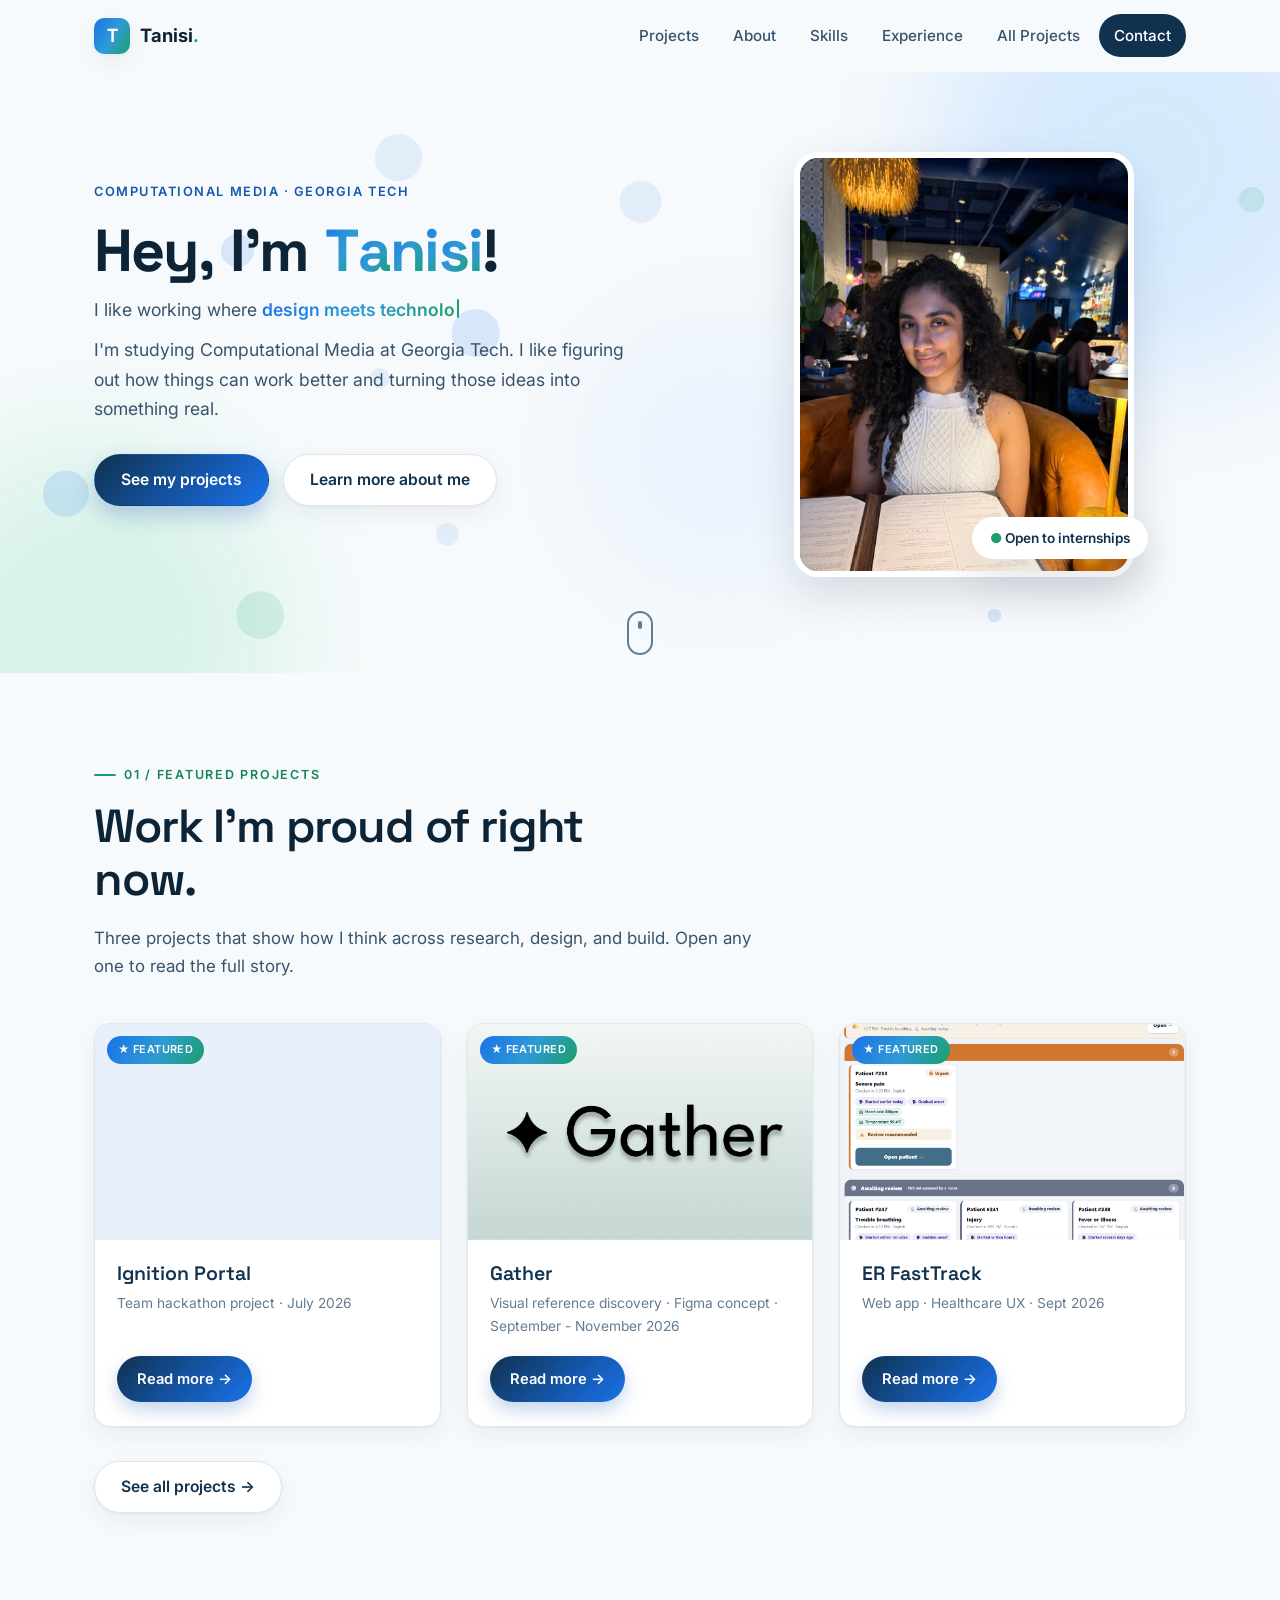
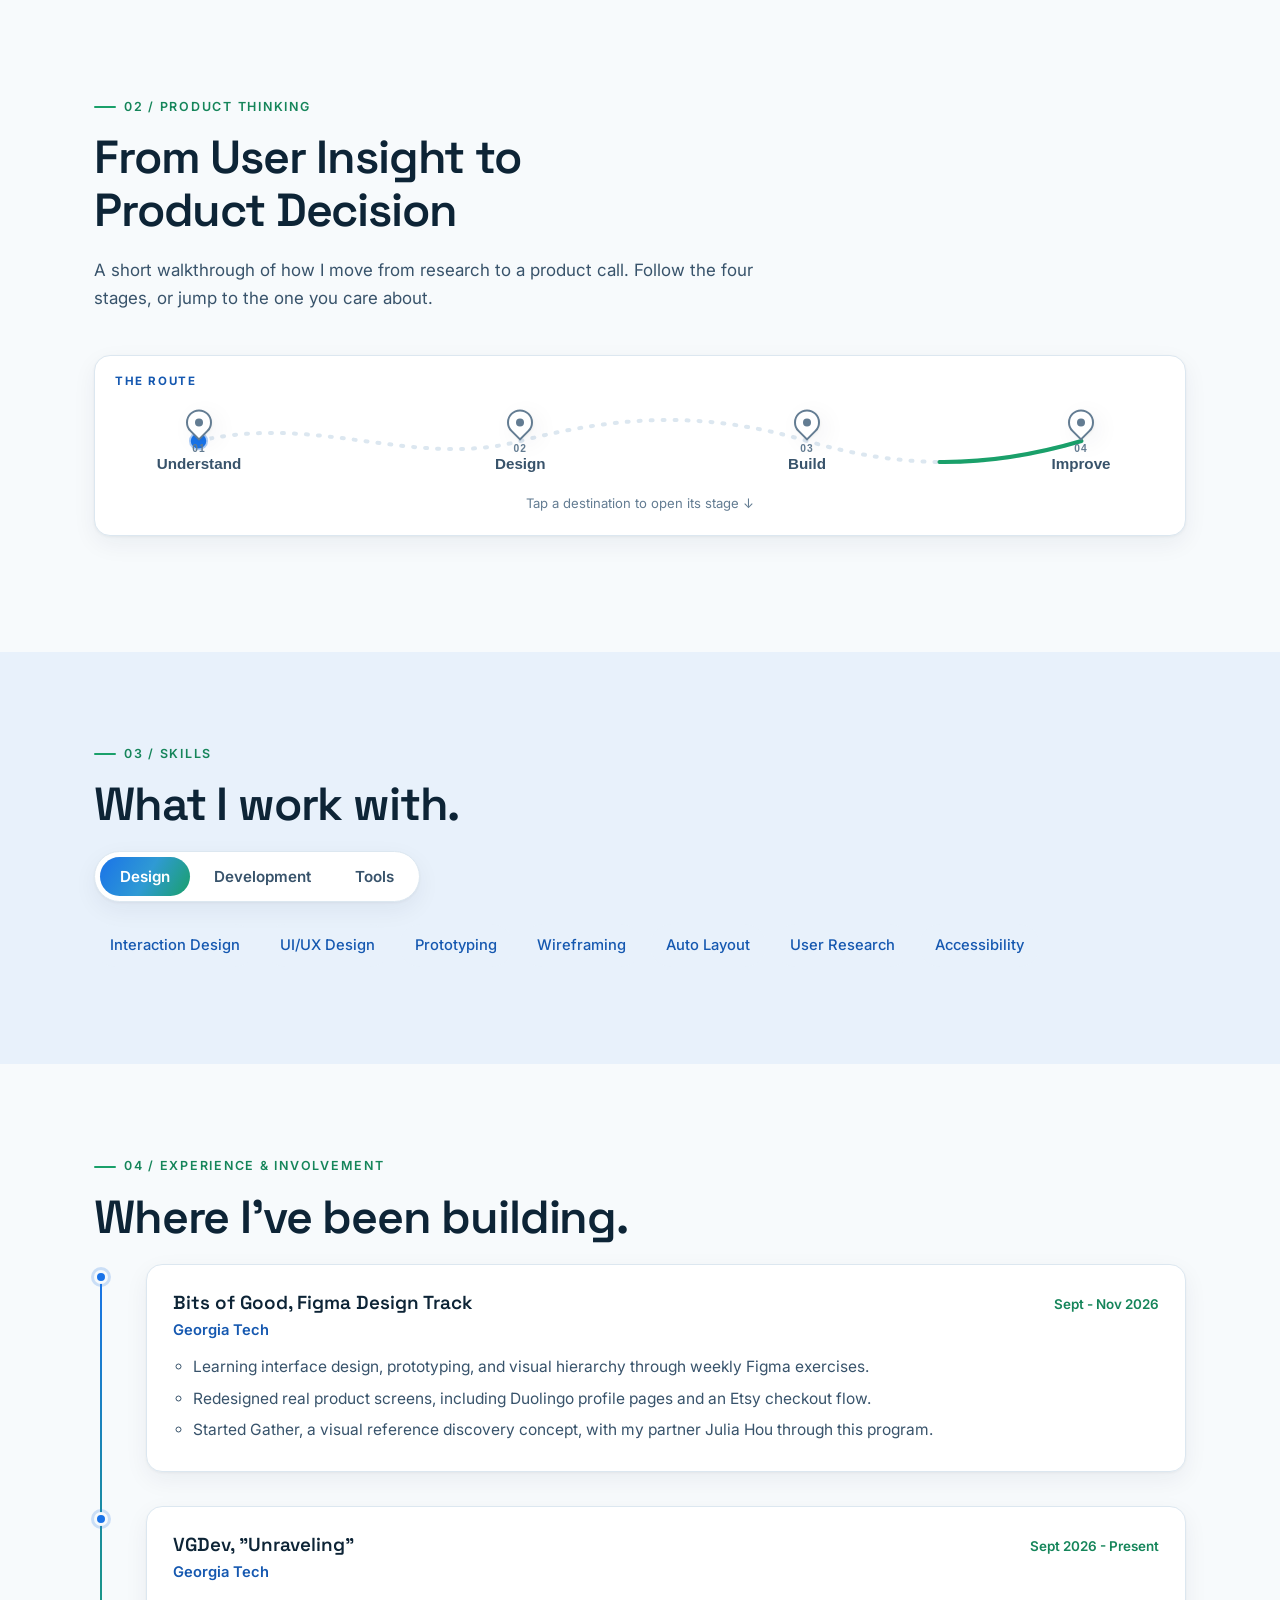
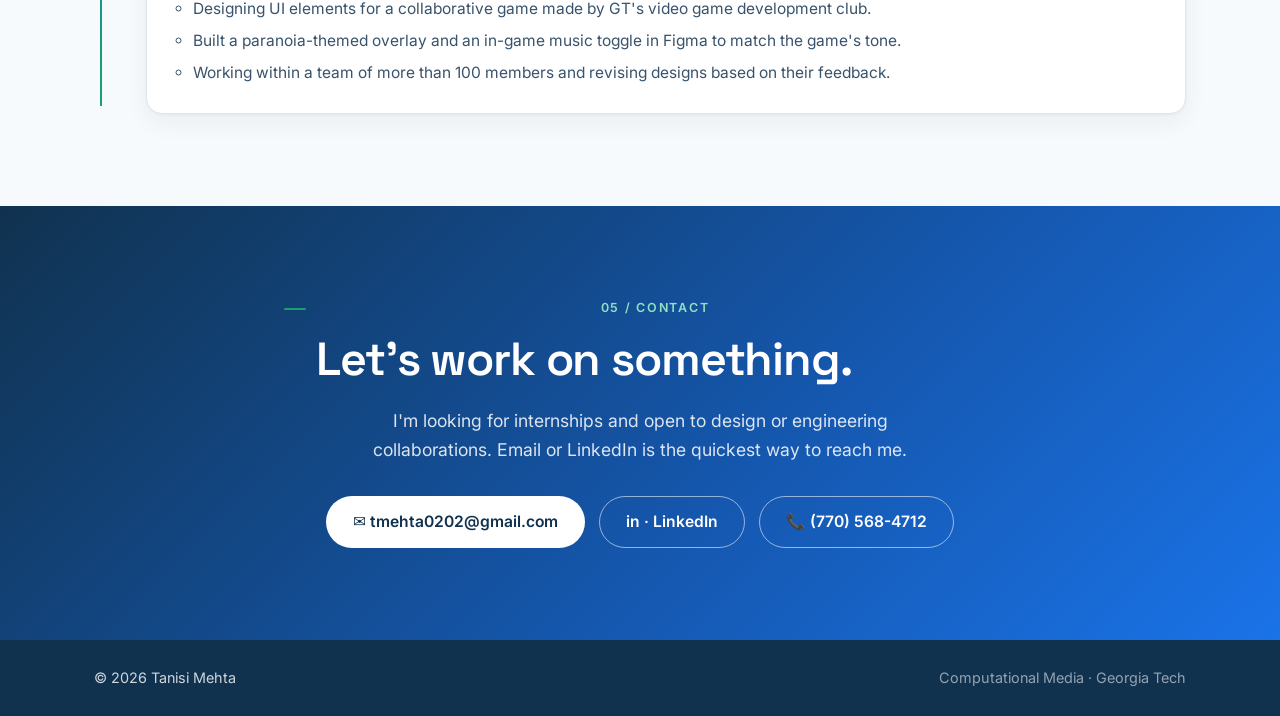
==== commit c911b568: "How I Work: compact route by default, expand-on-click content, contained image previews with lightbo" ====
--- a/index.html
+++ b/index.html
@@ -179,45 +179,42 @@
               <p class="cs2map__label">The route</p>
               <div class="cs2map__scroll">
                 <div class="cs2map__inner">
-                  <svg class="cs2map__svg" viewBox="0 0 880 120" preserveAspectRatio="none" aria-hidden="true">
-                    <path id="cs2Route" class="cs2map__road" d="M40 60 C 150 18, 260 102, 333 60 S 520 18, 587 60 S 760 102, 840 60" />
-                    <path id="cs2RouteProgress" class="cs2map__road-progress" d="M40 60 C 150 18, 260 102, 333 60 S 520 18, 587 60 S 760 102, 840 60" />
-                    <circle id="cs2Marker" class="cs2map__marker" cx="40" cy="60" r="9" />
-                    <circle id="cs2MarkerPulse" class="cs2map__marker-pulse" cx="40" cy="60" r="9" />
+                  <svg class="cs2map__svg" viewBox="0 0 880 72" preserveAspectRatio="none" aria-hidden="true">
+                    <path id="cs2Route" class="cs2map__road" d="M70 36 C 170 12, 250 60, 340 36 S 500 12, 580 36 S 730 60, 810 36" />
+                    <path id="cs2RouteProgress" class="cs2map__road-progress" d="M70 36 C 170 12, 250 60, 340 36 S 500 12, 580 36 S 730 60, 810 36" />
+                    <circle id="cs2Marker" class="cs2map__marker" cx="70" cy="36" r="8" />
+                    <circle id="cs2MarkerPulse" class="cs2map__marker-pulse" cx="70" cy="36" r="8" />
                   </svg>
 
                   <ol class="cs2map__pins">
                     <li>
-                      <button class="cs2map__pin is-active" role="tab" aria-selected="true" aria-controls="cs2-panel-understand" id="cs2-tab-understand" data-stage="0" style="left:4.5%">
+                      <button class="cs2map__pin is-active" role="tab" aria-selected="true" aria-controls="cs2-panel-understand" id="cs2-tab-understand" data-stage="0" style="left:8%">
                         <span class="cs2map__pinmark" aria-hidden="true"></span>
                         <span class="cs2map__pintext"><span class="cs2map__pinnum">01</span><span class="cs2map__pinname">Understand</span></span>
-                        <span class="cs2map__pindesc">Pin down the real problem and who it's for.</span>
                       </button>
                     </li>
                     <li>
-                      <button class="cs2map__pin" role="tab" aria-selected="false" aria-controls="cs2-panel-design" id="cs2-tab-design" data-stage="1" style="left:37.8%">
+                      <button class="cs2map__pin" role="tab" aria-selected="false" aria-controls="cs2-panel-design" id="cs2-tab-design" data-stage="1" style="left:38.6%">
                         <span class="cs2map__pinmark" aria-hidden="true"></span>
                         <span class="cs2map__pintext"><span class="cs2map__pinnum">02</span><span class="cs2map__pinname">Design</span></span>
-                        <span class="cs2map__pindesc">Turn research into interface decisions.</span>
                       </button>
                     </li>
                     <li>
-                      <button class="cs2map__pin" role="tab" aria-selected="false" aria-controls="cs2-panel-build" id="cs2-tab-build" data-stage="2" style="left:66.7%">
+                      <button class="cs2map__pin" role="tab" aria-selected="false" aria-controls="cs2-panel-build" id="cs2-tab-build" data-stage="2" style="left:65.9%">
                         <span class="cs2map__pinmark" aria-hidden="true"></span>
                         <span class="cs2map__pintext"><span class="cs2map__pinnum">03</span><span class="cs2map__pinname">Build</span></span>
-                        <span class="cs2map__pindesc">Make it real, solo and on teams.</span>
                       </button>
                     </li>
                     <li>
-                      <button class="cs2map__pin" role="tab" aria-selected="false" aria-controls="cs2-panel-improve" id="cs2-tab-improve" data-stage="3" style="left:95.5%">
+                      <button class="cs2map__pin" role="tab" aria-selected="false" aria-controls="cs2-panel-improve" id="cs2-tab-improve" data-stage="3" style="left:92%">
                         <span class="cs2map__pinmark" aria-hidden="true"></span>
                         <span class="cs2map__pintext"><span class="cs2map__pinnum">04</span><span class="cs2map__pinname">Improve</span></span>
-                        <span class="cs2map__pindesc">Reflect, weigh tradeoffs, plan next steps.</span>
                       </button>
                     </li>
                   </ol>
                 </div>
               </div>
+              <p class="cs2map__hint" id="cs2Hint">Tap a destination to open its stage &darr;</p>
             </nav>
 
             <!-- ===== STAGE CONTENT ===== -->
@@ -417,6 +414,16 @@
               </div>
             </div>
           </div>
+
+          <!-- Lightbox for inspecting a screenshot at full size -->
+          <div class="cs2lb" id="cs2Lightbox" hidden aria-hidden="true">
+            <div class="cs2lb__backdrop" data-cs2lb-close></div>
+            <div class="cs2lb__dialog" role="dialog" aria-modal="true" aria-label="Enlarged screenshot">
+              <button class="cs2lb__close" id="cs2LbClose" aria-label="Close enlarged image" data-cs2lb-close>&times;</button>
+              <img class="cs2lb__img" id="cs2LbImg" src="" alt="" />
+              <p class="cs2lb__cap" id="cs2LbCap"></p>
+            </div>
+          </div>
         </div>
       </div>
     </section>
--- a/css/styles.css
+++ b/css/styles.css
@@ -1424,7 +1424,7 @@
 }
 .cs2map__scroll { overflow-x: auto; overflow-y: visible; -webkit-overflow-scrolling: touch; scrollbar-width: none; }
 .cs2map__scroll::-webkit-scrollbar { display: none; }
-.cs2map__inner { position: relative; min-width: 620px; height: 132px; }
+.cs2map__inner { position: relative; min-width: 560px; height: 84px; }
 .cs2map__svg { position: absolute; left: 0; top: 0; width: 100%; height: 100%; pointer-events: none; }
 .cs2map__road { fill: none; stroke: var(--line); stroke-width: 4; stroke-linecap: round; stroke-dasharray: 2 10; vector-effect: non-scaling-stroke; }
 .cs2map__road-progress {
@@ -1442,8 +1442,9 @@
   position: absolute; top: 50%; transform: translate(-50%, -50%); display: flex; flex-direction: column; align-items: center; gap: 8px;
   background: transparent; border: 0; cursor: pointer; padding: 4px; border-radius: var(--r-sm);
   text-align: center; transition: transform .25s cubic-bezier(.22,.61,.36,1);
-  width: 150px; max-width: 32vw;
-}
+  width: 128px; max-width: 30vw;
+}
+.cs2map__pinname { white-space: nowrap; }
 .cs2map__pinmark {
   flex: 0 0 auto; width: 26px; height: 26px; border-radius: 50% 50% 50% 0; transform: rotate(-45deg);
   background: #fff; border: 2px solid var(--ink-3); box-shadow: var(--shadow-1); position: relative;
@@ -1452,11 +1453,6 @@
 .cs2map__pinmark::after { content: ""; position: absolute; inset: 0; margin: auto; width: 8px; height: 8px; border-radius: 50%; background: var(--ink-3); transform: rotate(45deg); transition: background .25s; }
 .cs2map__pintext { display: flex; flex-direction: column; align-items: center; font-weight: 600; color: var(--ink-2); font-size: .95rem; line-height: 1.15; transition: color .2s; }
 .cs2map__pinnum { font-size: .64rem; font-weight: 700; letter-spacing: .1em; color: var(--ink-3); }
-/* Active pin expands to reveal a short description; others keep it collapsed. */
-.cs2map__pindesc {
-  max-height: 0; opacity: 0; overflow: hidden; font-weight: 400; font-size: .8rem; line-height: 1.4;
-  color: var(--ink-3); transition: max-height .3s ease, opacity .3s ease, margin-top .3s ease;
-}
 .cs2map__pin:hover { transform: translate(-50%, -52%); }
 .cs2map__pin:hover .cs2map__pinmark { border-color: var(--blue); }
 /* Completed stages: soft green pin. */
@@ -1468,8 +1464,6 @@
 .cs2map__pin.is-active .cs2map__pinmark::after { background: #fff; }
 .cs2map__pin.is-active .cs2map__pintext { color: var(--blue-deep); }
 .cs2map__pin.is-active .cs2map__pinnum { color: var(--blue-deep); }
-.cs2map__pin.is-active .cs2map__pindesc { max-height: 60px; opacity: 1; margin-top: 2px; }
-@media (prefers-reduced-motion: reduce) { .cs2map__pindesc { transition: opacity .2s; } }
 
 /* ---- Understand: isolated per-project blocks, large visual ---- */
 .cs2u__switch { margin-bottom: 22px; }
@@ -1592,3 +1586,56 @@
 @keyframes cs2FadeIn { from { opacity: 0; transform: translateY(8px); } to { opacity: 1; transform: none; } }
 @media (prefers-reduced-motion: reduce) { .cs2-fade { animation: none; } }
 /* The anchored design highlight already eases via .cs2d2__hl transition. */
+
+/* ============================================================
+   How I Work — compact-by-default, expand-on-click, lightbox
+   ============================================================ */
+
+/* Collapsed by default: only the route shows until a stage is picked. */
+.cs2__content {
+  overflow: hidden; max-height: 0; opacity: 0;
+  transition: max-height .4s cubic-bezier(.22,.61,.36,1), opacity .3s ease, margin-top .3s ease, border-color .3s;
+  border-color: transparent;
+}
+.cs2__content.is-expanded {
+  max-height: 4000px; opacity: 1; border-color: var(--line);
+}
+@media (prefers-reduced-motion: reduce) {
+  .cs2__content { transition: opacity .2s; }
+}
+/* A gentle hint shown before expansion. */
+.cs2map__hint { font-size: .82rem; color: var(--ink-3); margin-top: 10px; text-align: center; transition: opacity .3s; }
+.cs2__layout.is-open .cs2map__hint { opacity: 0; height: 0; margin: 0; overflow: hidden; }
+
+/* Contained image previews (desktop max-height ~340px), centered, clickable. */
+.cs2u__visual img, .cs2d2__stage img {
+  max-height: 340px !important; width: auto; max-width: 100%; height: auto;
+  margin-left: auto; margin-right: auto; cursor: zoom-in;
+}
+.cs2d2__imgwrap { cursor: zoom-in; }
+@media (max-width: 860px) {
+  .cs2u__visual img, .cs2d2__stage img { max-height: 260px !important; }
+}
+
+/* ---- Lightbox ---- */
+.cs2lb { position: fixed; inset: 0; z-index: 1000; display: flex; align-items: center; justify-content: center; padding: 4vmin; }
+.cs2lb[hidden] { display: none; }
+.cs2lb__backdrop { position: absolute; inset: 0; background: rgba(13,36,64,.72); backdrop-filter: blur(2px); animation: cs2lbFade .2s ease; }
+.cs2lb__dialog {
+  position: relative; z-index: 1; max-width: 92vw; max-height: 92vh; display: flex; flex-direction: column; align-items: center; gap: 12px;
+  animation: cs2lbPop .25s cubic-bezier(.22,.61,.36,1);
+}
+.cs2lb__img { max-width: 92vw; max-height: 82vh; width: auto; height: auto; border-radius: var(--r-md); box-shadow: var(--shadow-2); background: #fff; border: 1px solid var(--line); }
+.cs2lb__cap { color: #fff; font-size: .92rem; text-align: center; max-width: 70ch; margin: 0; }
+.cs2lb__close {
+  position: absolute; top: -14px; right: -14px; width: 42px; height: 42px; border-radius: 50%;
+  background: #fff; color: var(--navy); border: 1px solid var(--line); box-shadow: var(--shadow-2);
+  font-size: 1.5rem; line-height: 1; cursor: pointer; display: grid; place-items: center; transition: transform .15s, background .2s;
+}
+.cs2lb__close:hover { transform: scale(1.08); background: var(--tint); }
+@keyframes cs2lbFade { from { opacity: 0; } to { opacity: 1; } }
+@keyframes cs2lbPop { from { opacity: 0; transform: scale(.96); } to { opacity: 1; transform: none; } }
+@media (prefers-reduced-motion: reduce) { .cs2lb__backdrop, .cs2lb__dialog { animation: none; } }
+@media (max-width: 600px) {
+  .cs2lb__close { top: -10px; right: -10px; width: 38px; height: 38px; }
+}
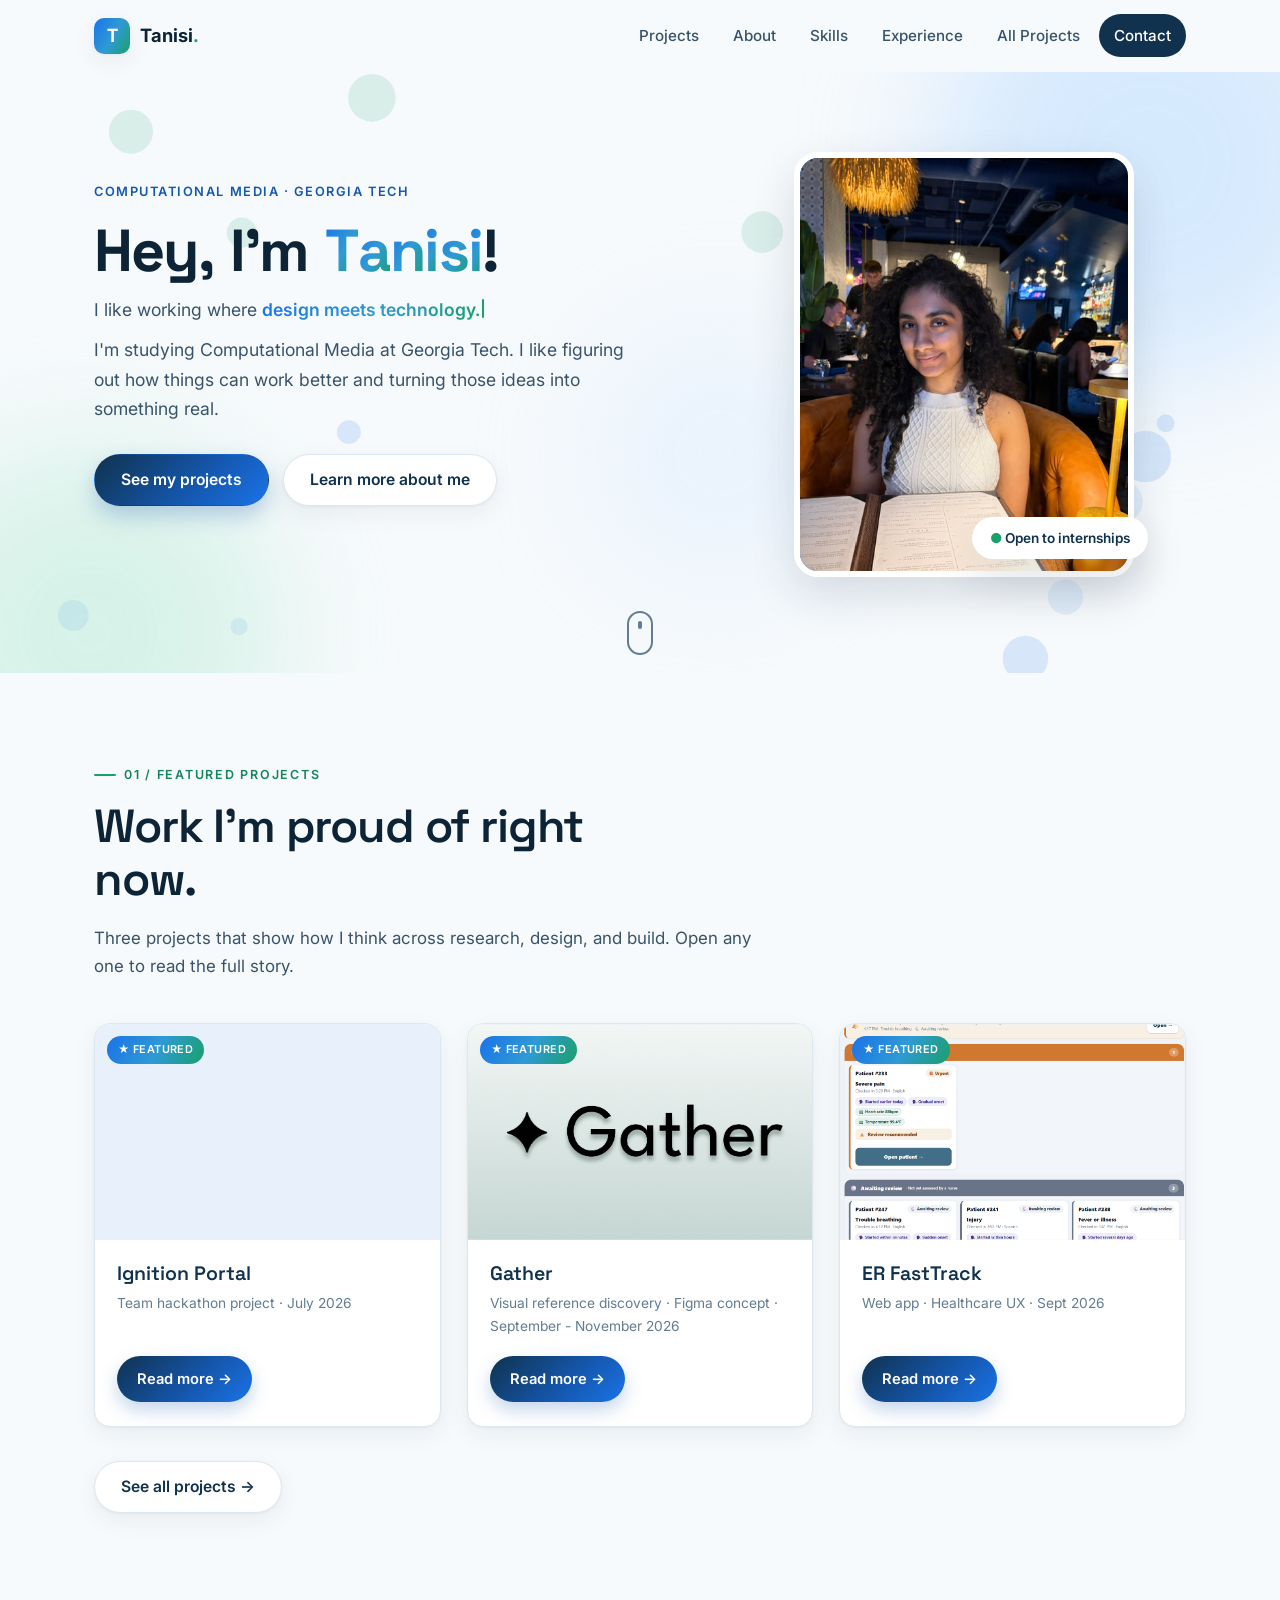
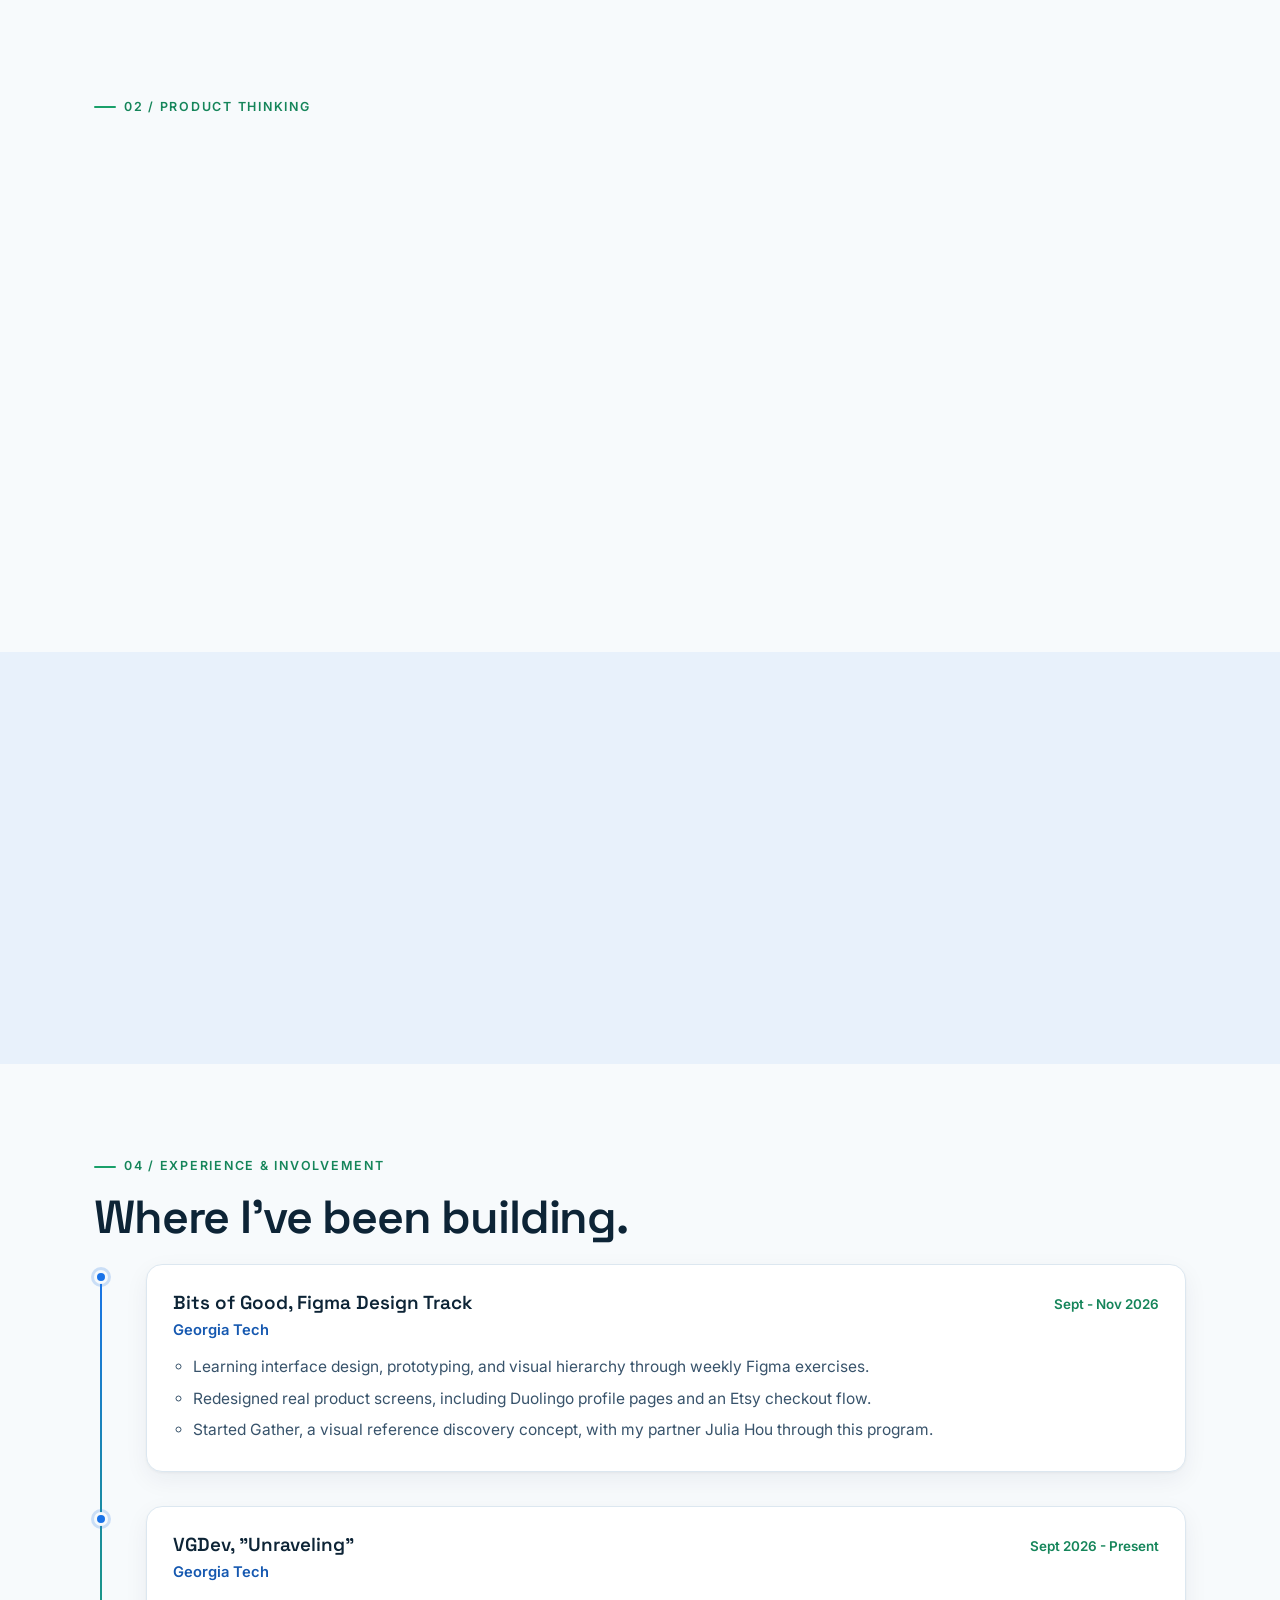
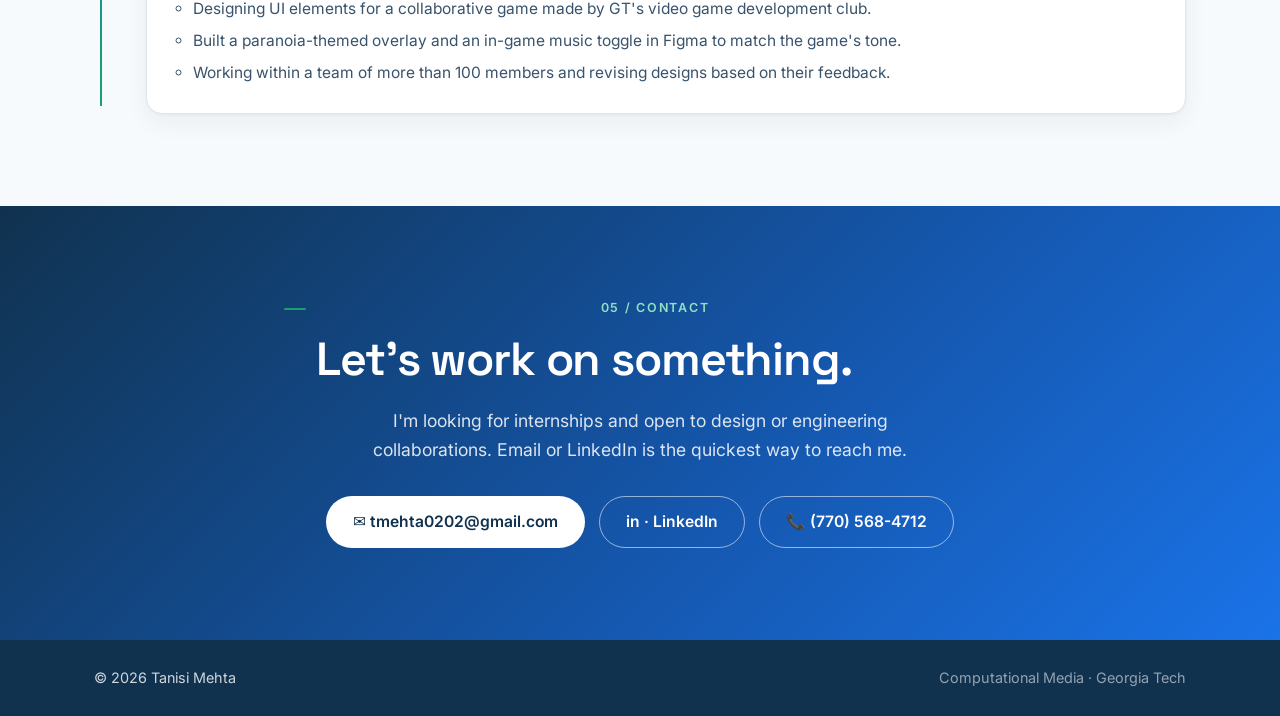
==== commit f50336d0: "How I Work: fix pin label spacing, true route progress (dotted->solid through selected), collapse co" ====
--- a/index.html
+++ b/index.html
@@ -180,8 +180,8 @@
               <div class="cs2map__scroll">
                 <div class="cs2map__inner">
                   <svg class="cs2map__svg" viewBox="0 0 880 72" preserveAspectRatio="none" aria-hidden="true">
-                    <path id="cs2Route" class="cs2map__road" d="M70 36 C 170 12, 250 60, 340 36 S 500 12, 580 36 S 730 60, 810 36" />
-                    <path id="cs2RouteProgress" class="cs2map__road-progress" d="M70 36 C 170 12, 250 60, 340 36 S 500 12, 580 36 S 730 60, 810 36" />
+                    <path id="cs2Route" class="cs2map__road" pathLength="100" d="M70 36 C 170 12, 250 60, 340 36 S 500 12, 580 36 S 730 60, 810 36" />
+                    <path id="cs2RouteProgress" class="cs2map__road-progress" pathLength="100" d="M70 36 C 170 12, 250 60, 340 36 S 500 12, 580 36 S 730 60, 810 36" />
                     <circle id="cs2Marker" class="cs2map__marker" cx="70" cy="36" r="8" />
                     <circle id="cs2MarkerPulse" class="cs2map__marker-pulse" cx="70" cy="36" r="8" />
                   </svg>
@@ -219,6 +219,7 @@
 
             <!-- ===== STAGE CONTENT ===== -->
             <div class="cs2__content">
+              <button class="cs2__collapse" id="cs2Collapse" aria-label="Collapse stage and return to the route">&times; Close</button>
               <div class="cs2__panels">
 
             <!-- 1. UNDERSTAND -->
--- a/css/styles.css
+++ b/css/styles.css
@@ -1426,9 +1426,13 @@
 .cs2map__scroll::-webkit-scrollbar { display: none; }
 .cs2map__inner { position: relative; min-width: 560px; height: 84px; }
 .cs2map__svg { position: absolute; left: 0; top: 0; width: 100%; height: 100%; pointer-events: none; }
-.cs2map__road { fill: none; stroke: var(--line); stroke-width: 4; stroke-linecap: round; stroke-dasharray: 2 10; vector-effect: non-scaling-stroke; }
+/* Base road: dotted, full length (upcoming stages). */
+.cs2map__road { fill: none; stroke: var(--line); stroke-width: 4; stroke-linecap: round; stroke-dasharray: 0.6 5; }
+/* Progress: a SOLID green line revealed from the start up to the selected
+   stage. pathLength=100 normalizes units, so --p (0-100) = percent filled. */
 .cs2map__road-progress {
-  fill: none; stroke: var(--green); stroke-width: 4; stroke-linecap: round; vector-effect: non-scaling-stroke;
+  fill: none; stroke: var(--green); stroke-width: 4; stroke-linecap: round;
+  stroke-dasharray: 100; stroke-dashoffset: calc(100 - var(--p, 0));
   transition: stroke-dashoffset .6s cubic-bezier(.22,.61,.36,1);
 }
 .cs2map__marker { fill: var(--blue); stroke: #fff; stroke-width: 3; transition: cx .55s cubic-bezier(.22,.61,.36,1), cy .55s cubic-bezier(.22,.61,.36,1); }
@@ -1439,20 +1443,21 @@
 /* Pins positioned horizontally (left % set inline per pin). */
 .cs2map__pins { list-style: none; margin: 0; padding: 0; position: absolute; inset: 0; }
 .cs2map__pin {
-  position: absolute; top: 50%; transform: translate(-50%, -50%); display: flex; flex-direction: column; align-items: center; gap: 8px;
-  background: transparent; border: 0; cursor: pointer; padding: 4px; border-radius: var(--r-sm);
+  position: absolute; top: 50%; transform: translate(-50%, -50%); display: flex; flex-direction: column; align-items: center; gap: 10px;
+  background: transparent; border: 0; cursor: pointer; padding: 2px; border-radius: var(--r-sm);
   text-align: center; transition: transform .25s cubic-bezier(.22,.61,.36,1);
   width: 128px; max-width: 30vw;
 }
-.cs2map__pinname { white-space: nowrap; }
+.cs2map__pinname { white-space: nowrap; font-size: .95rem; }
 .cs2map__pinmark {
   flex: 0 0 auto; width: 26px; height: 26px; border-radius: 50% 50% 50% 0; transform: rotate(-45deg);
   background: #fff; border: 2px solid var(--ink-3); box-shadow: var(--shadow-1); position: relative;
   transition: background .25s, border-color .25s, transform .25s;
 }
 .cs2map__pinmark::after { content: ""; position: absolute; inset: 0; margin: auto; width: 8px; height: 8px; border-radius: 50%; background: var(--ink-3); transform: rotate(45deg); transition: background .25s; }
-.cs2map__pintext { display: flex; flex-direction: column; align-items: center; font-weight: 600; color: var(--ink-2); font-size: .95rem; line-height: 1.15; transition: color .2s; }
-.cs2map__pinnum { font-size: .64rem; font-weight: 700; letter-spacing: .1em; color: var(--ink-3); }
+/* Number sits clearly above the name, both well clear of the pin tip. */
+.cs2map__pintext { display: flex; flex-direction: column; align-items: center; gap: 3px; font-weight: 600; color: var(--ink-2); line-height: 1.2; transition: color .2s; }
+.cs2map__pinnum { font-size: .62rem; font-weight: 700; letter-spacing: .14em; color: var(--ink-3); }
 .cs2map__pin:hover { transform: translate(-50%, -52%); }
 .cs2map__pin:hover .cs2map__pinmark { border-color: var(--blue); }
 /* Completed stages: soft green pin. */
@@ -1607,14 +1612,25 @@
 .cs2map__hint { font-size: .82rem; color: var(--ink-3); margin-top: 10px; text-align: center; transition: opacity .3s; }
 .cs2__layout.is-open .cs2map__hint { opacity: 0; height: 0; margin: 0; overflow: hidden; }
 
-/* Contained image previews (desktop max-height ~340px), centered, clickable. */
+/* Compact contained previews (~200px desktop): show the whole image
+   proportionally, never letting its natural height drive the section. */
 .cs2u__visual img, .cs2d2__stage img {
-  max-height: 340px !important; width: auto; max-width: 100%; height: auto;
-  margin-left: auto; margin-right: auto; cursor: zoom-in;
+  max-height: 200px !important; width: auto; max-width: 100%; height: auto;
+  object-fit: contain; margin-left: auto; margin-right: auto; cursor: zoom-in;
 }
 .cs2d2__imgwrap { cursor: zoom-in; }
+/* Subtle expand affordance in the corner of each preview. */
+.cs2u__visual, .cs2d2__stage { position: relative; }
+.cs2u__visual::after, .cs2d2__stage::after {
+  content: "\2922"; /* diagonal expand arrows */
+  position: absolute; right: 12px; bottom: 12px; z-index: 3; pointer-events: none;
+  width: 30px; height: 30px; display: grid; place-items: center; border-radius: 8px;
+  background: rgba(255,255,255,.92); color: var(--blue-deep); font-size: 1.05rem; font-weight: 700;
+  box-shadow: var(--shadow-1); border: 1px solid var(--line); opacity: .85; transition: opacity .2s, transform .2s;
+}
+.cs2u__visual:hover::after, .cs2d2__stage:hover::after { opacity: 1; transform: scale(1.06); }
 @media (max-width: 860px) {
-  .cs2u__visual img, .cs2d2__stage img { max-height: 260px !important; }
+  .cs2u__visual img, .cs2d2__stage img { max-height: 190px !important; }
 }
 
 /* ---- Lightbox ---- */
@@ -1639,3 +1655,18 @@
 @media (max-width: 600px) {
   .cs2lb__close { top: -10px; right: -10px; width: 38px; height: 38px; }
 }
+
+/* Collapse ("Close") control at the top-right of the expanded stage content. */
+.cs2__collapse {
+  position: absolute; top: 12px; right: 14px; z-index: 4;
+  background: var(--surface); border: 1px solid var(--line); border-radius: var(--r-pill);
+  padding: 6px 14px; font-family: var(--font-ui); font-weight: 600; font-size: .82rem; color: var(--ink-2);
+  cursor: pointer; box-shadow: var(--shadow-1); transition: border-color .2s, color .2s, background .2s;
+}
+.cs2__collapse:hover { border-color: var(--blue); color: var(--blue-deep); background: var(--tint); }
+.cs2__content { position: relative; }
+/* Give panels a little top room so content clears the close button. */
+.cs2__panels { padding-top: 46px; }
+/* Keep supporting text tight so the section stays short. */
+.cs2u__steptext > p, .cs2u__steptext > div { margin-top: 0; }
+.cs2d2__topics { margin-top: 2px; }
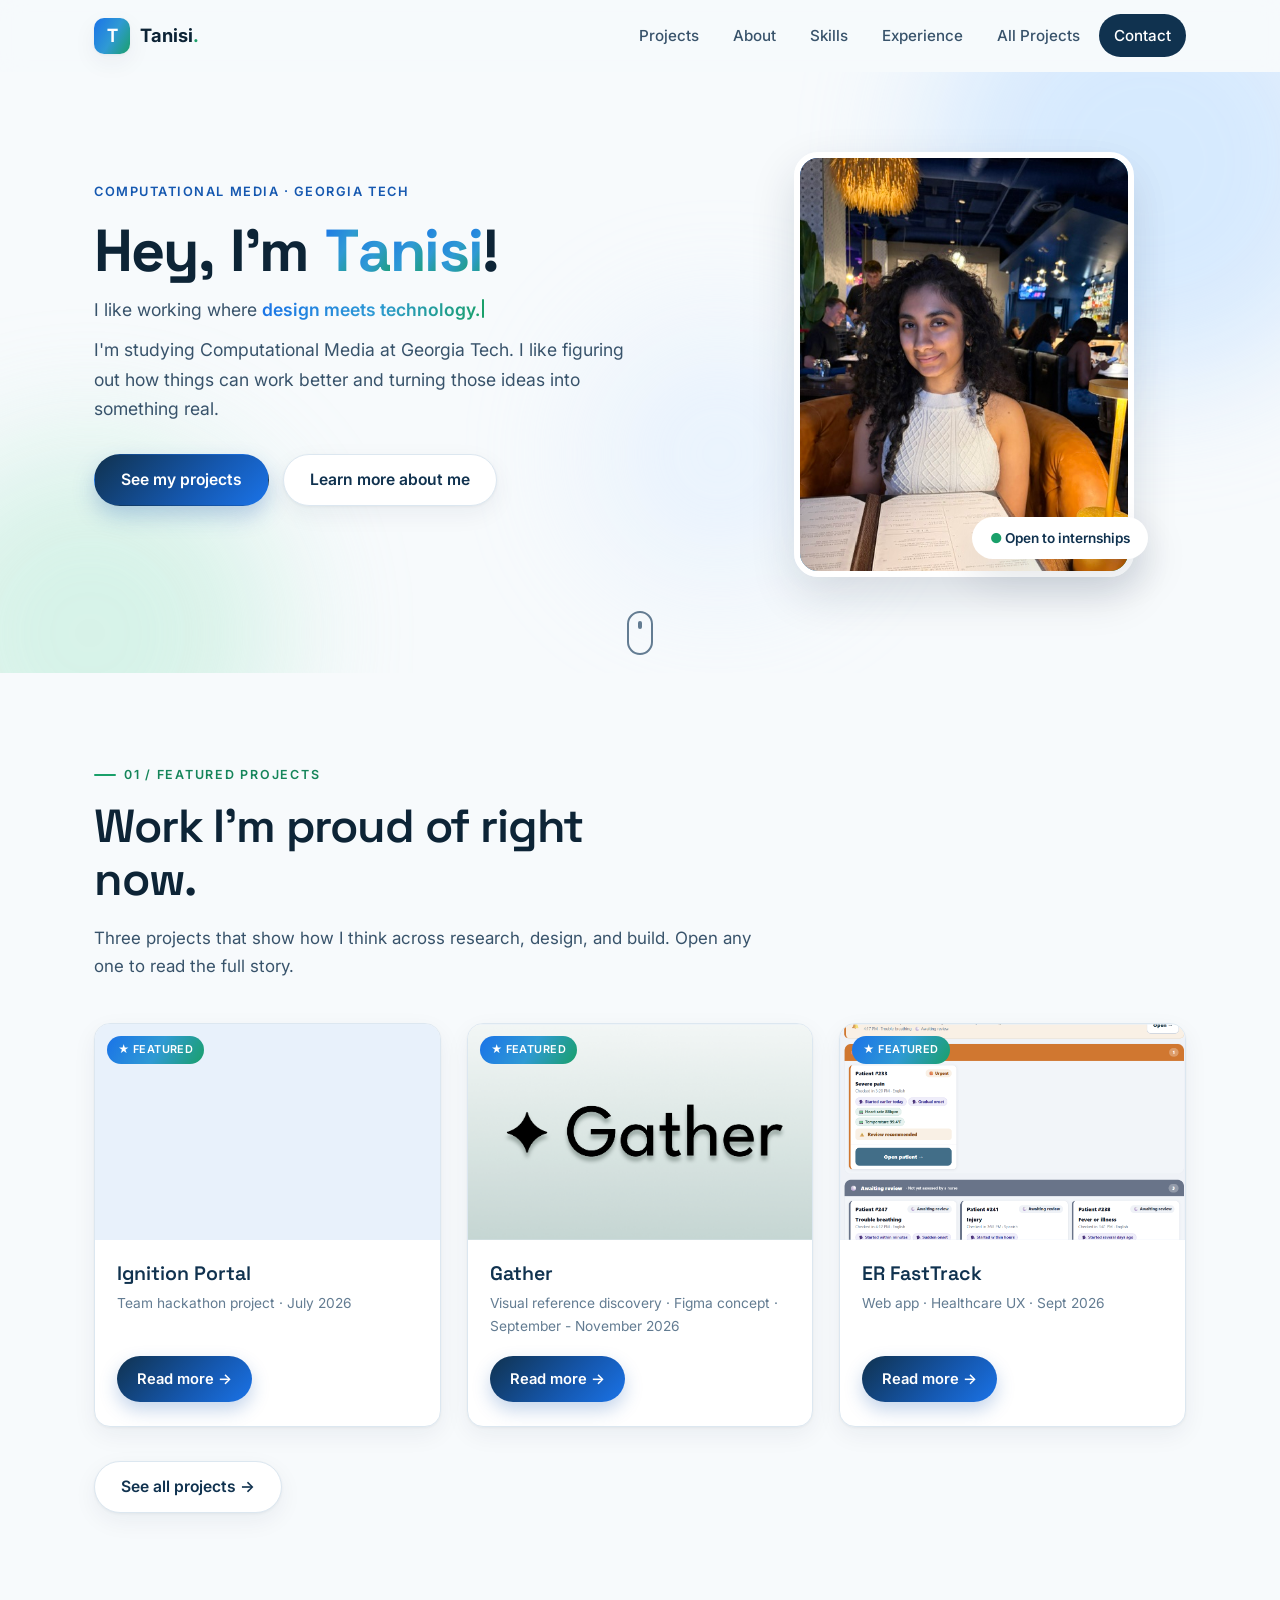
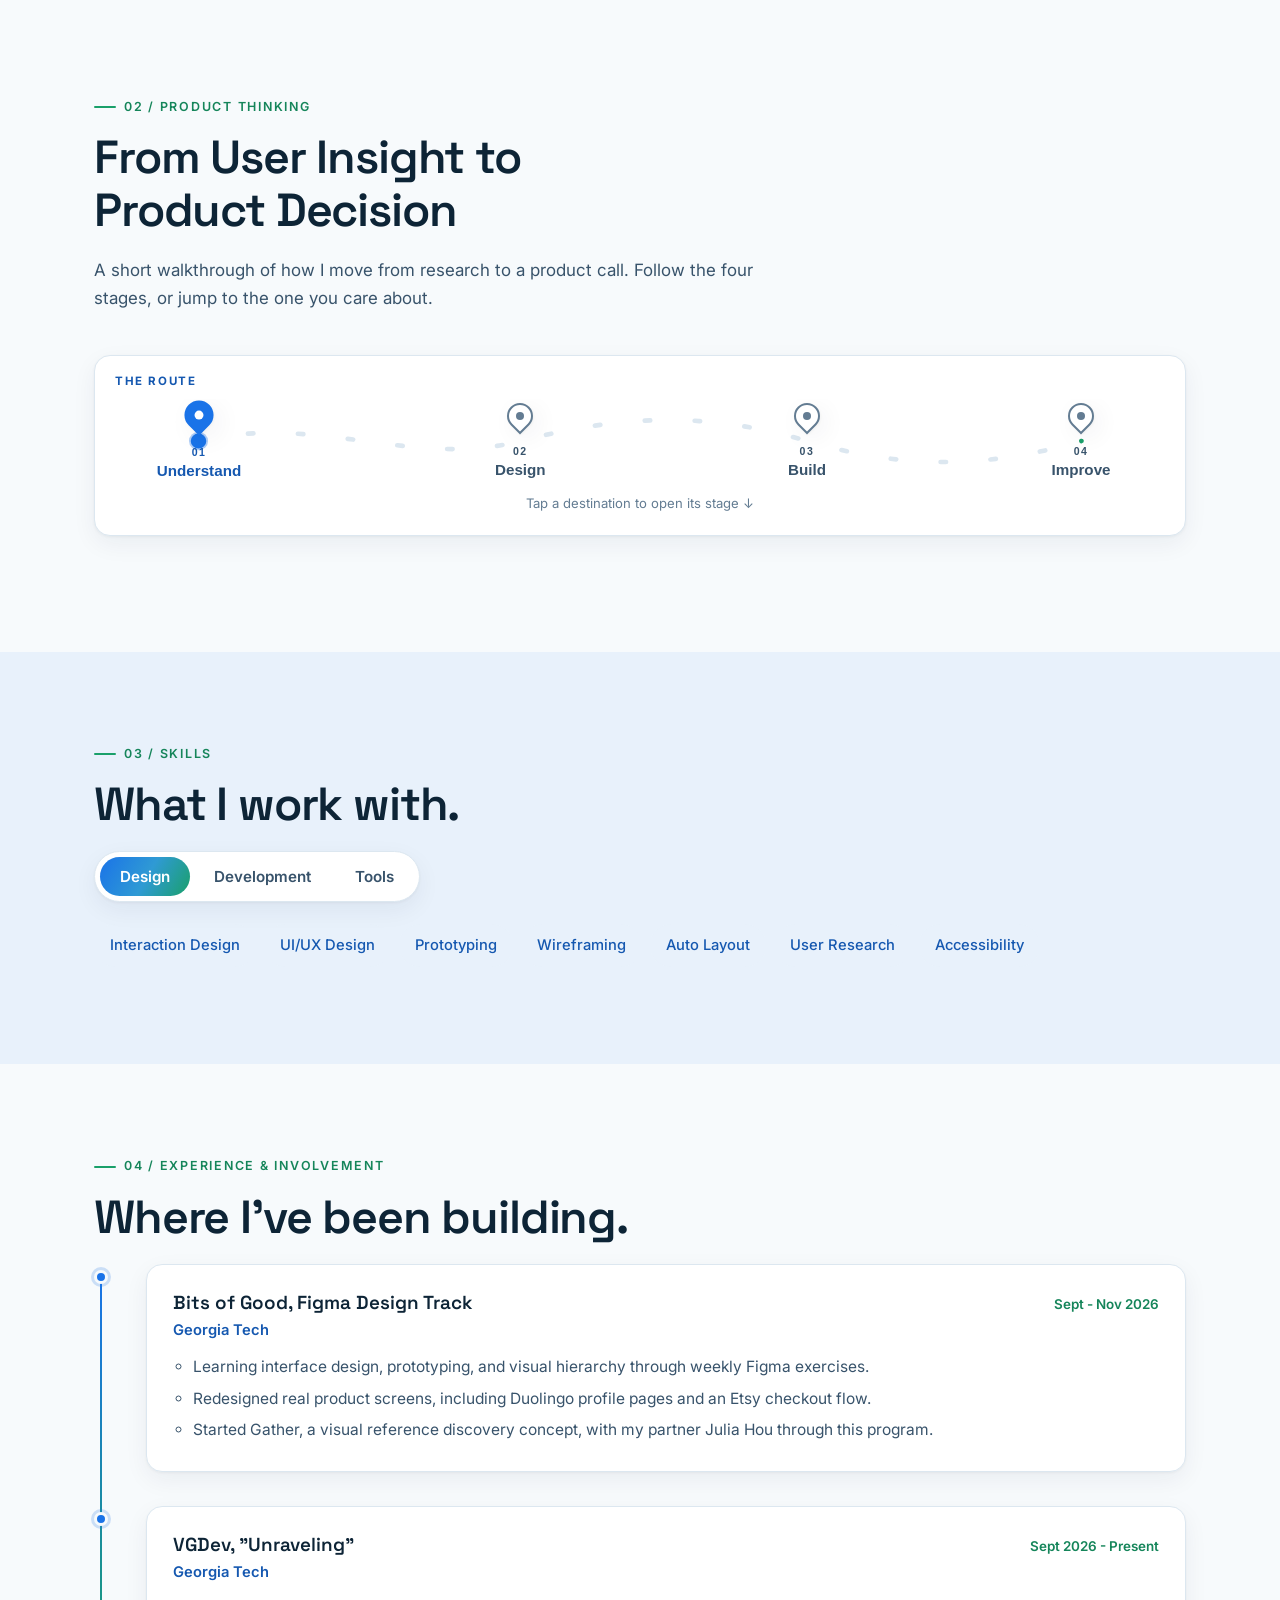
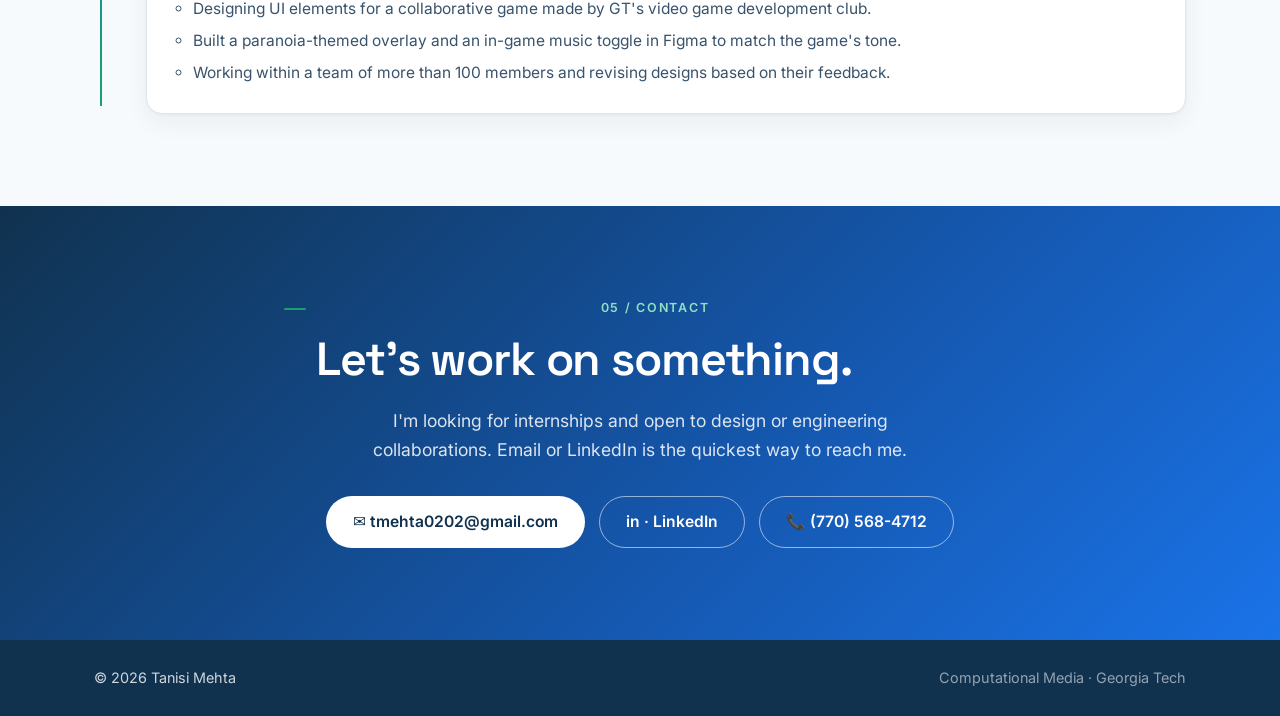
==== commit e4957075: "Design walkthrough: make highlight clearly visible; correct persona wording (given, not written)" ====
--- a/index.html
+++ b/index.html
@@ -331,7 +331,7 @@
                     </button>
                     <button class="cs2d2__topic" role="tab" data-cs2d2-topic="4" data-hl="4,8,44,40" data-screen="2">
                       <span class="cs2d2__topic-t">Grounded in a persona</span>
-                      <span class="cs2d2__topic-d">I wrote a user persona before redesigning the Duolingo profile, so layout choices trace back to a real need.</span>
+                      <span class="cs2d2__topic-d">I was given a user persona and built the Duolingo profile redesign around it, so layout choices trace back to a real user's needs.</span>
                     </button>
                     <button class="cs2d2__topic" role="tab" data-cs2d2-topic="5" data-hl="52,10,44,80" data-screen="2">
                       <span class="cs2d2__topic-t">Before &amp; after with Auto Layout</span>
--- a/css/styles.css
+++ b/css/styles.css
@@ -1443,7 +1443,7 @@
 /* Pins positioned horizontally (left % set inline per pin). */
 .cs2map__pins { list-style: none; margin: 0; padding: 0; position: absolute; inset: 0; }
 .cs2map__pin {
-  position: absolute; top: 50%; transform: translate(-50%, -50%); display: flex; flex-direction: column; align-items: center; gap: 10px;
+  position: absolute; top: 50%; transform: translate(-50%, -50%); display: flex; flex-direction: column; align-items: center; gap: 16px;
   background: transparent; border: 0; cursor: pointer; padding: 2px; border-radius: var(--r-sm);
   text-align: center; transition: transform .25s cubic-bezier(.22,.61,.36,1);
   width: 128px; max-width: 30vw;
@@ -1457,18 +1457,22 @@
 .cs2map__pinmark::after { content: ""; position: absolute; inset: 0; margin: auto; width: 8px; height: 8px; border-radius: 50%; background: var(--ink-3); transform: rotate(45deg); transition: background .25s; }
 /* Number sits clearly above the name, both well clear of the pin tip. */
 .cs2map__pintext { display: flex; flex-direction: column; align-items: center; gap: 3px; font-weight: 600; color: var(--ink-2); line-height: 1.2; transition: color .2s; }
-.cs2map__pinnum { font-size: .62rem; font-weight: 700; letter-spacing: .14em; color: var(--ink-3); }
+.cs2map__pinnum { font-size: .66rem; font-weight: 700; letter-spacing: .14em; color: var(--ink-2); }
 .cs2map__pin:hover { transform: translate(-50%, -52%); }
 .cs2map__pin:hover .cs2map__pinmark { border-color: var(--blue); }
 /* Completed stages: soft green pin. */
 .cs2map__pin.is-done .cs2map__pinmark { border-color: var(--green); background: var(--tint-green); }
 .cs2map__pin.is-done .cs2map__pinmark::after { background: var(--green-deep); }
 .cs2map__pin.is-done .cs2map__pinnum { color: var(--green-deep); }
-/* Active stage: filled blue pin, larger, with its description expanded. */
-.cs2map__pin.is-active .cs2map__pinmark { border-color: var(--blue); background: var(--blue); transform: rotate(-45deg) scale(1.15); }
+/* Active stage: filled blue pin, slightly larger. transform-origin keeps the
+   growth upward so the number/name below stay fully visible. */
+.cs2map__pin.is-active .cs2map__pinmark { border-color: var(--blue); background: var(--blue); transform: rotate(-45deg) scale(1.12); }
 .cs2map__pin.is-active .cs2map__pinmark::after { background: #fff; }
 .cs2map__pin.is-active .cs2map__pintext { color: var(--blue-deep); }
-.cs2map__pin.is-active .cs2map__pinnum { color: var(--blue-deep); }
+/* Make the active number clearly readable (not washed out). */
+.cs2map__pin.is-active .cs2map__pinnum { color: var(--blue-deep); opacity: 1; }
+/* A touch more breathing room between the active pin and its label. */
+.cs2map__pin.is-active { gap: 18px; }
 
 /* ---- Understand: isolated per-project blocks, large visual ---- */
 .cs2u__switch { margin-bottom: 22px; }
@@ -1509,9 +1513,10 @@
 .cs2d2__stage img[hidden] { display: none; }
 /* Anchored highlight: percentage box over the image, fades/moves smoothly. */
 .cs2d2__hl {
-  position: absolute; border: 2px solid var(--blue); border-radius: 8px;
-  background: rgba(26,115,232,.12); box-shadow: 0 0 0 9999px rgba(255,255,255,.34);
-  opacity: 0; transition: all .35s cubic-bezier(.22,.61,.36,1); pointer-events: none;
+  position: absolute; border: 2.5px solid var(--blue); border-radius: 8px;
+  background: rgba(26,115,232,.14); box-shadow: 0 0 0 2px rgba(255,255,255,.9), 0 6px 18px rgba(26,115,232,.3);
+  opacity: 0; transition: left .35s cubic-bezier(.22,.61,.36,1), top .35s cubic-bezier(.22,.61,.36,1), width .35s cubic-bezier(.22,.61,.36,1), height .35s cubic-bezier(.22,.61,.36,1), opacity .25s ease;
+  pointer-events: none; z-index: 2;
 }
 .cs2d2__hl.is-on { opacity: 1; }
 @media (prefers-reduced-motion: reduce) { .cs2d2__hl { transition: opacity .2s; } }
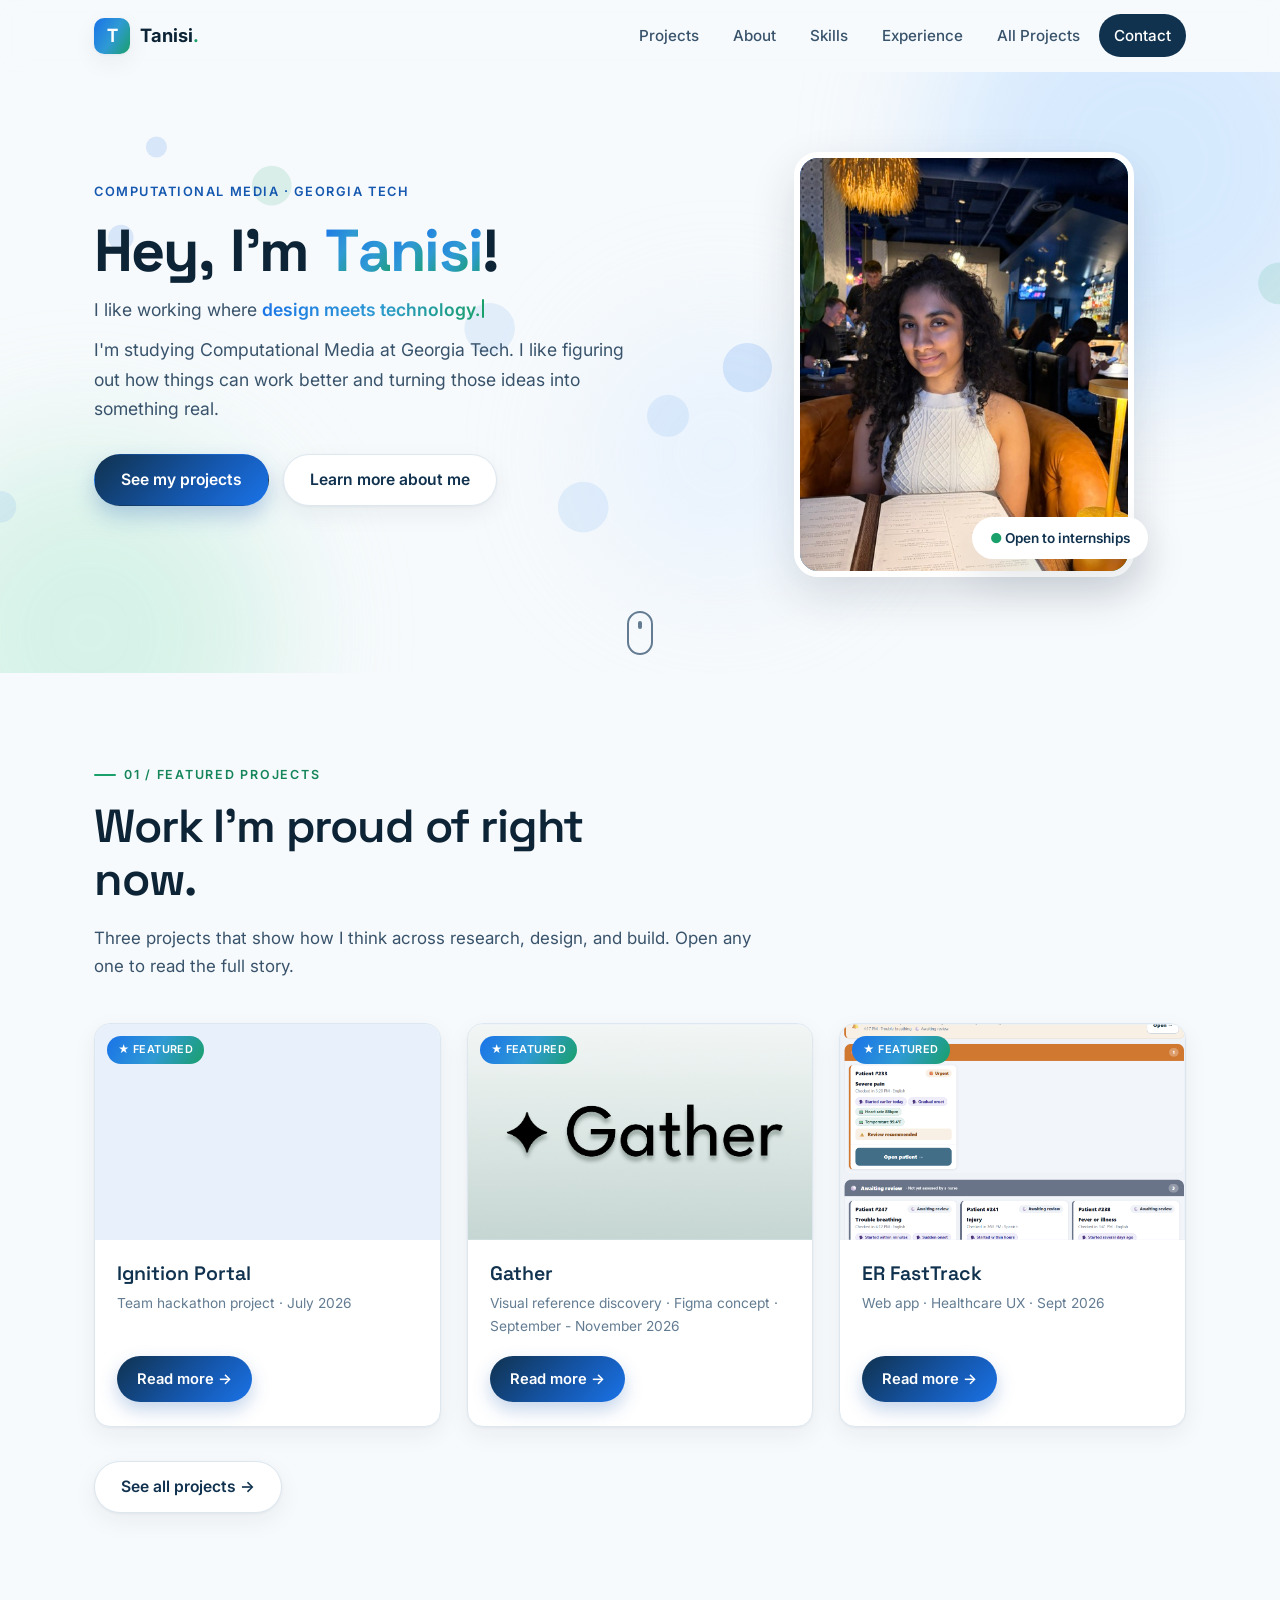
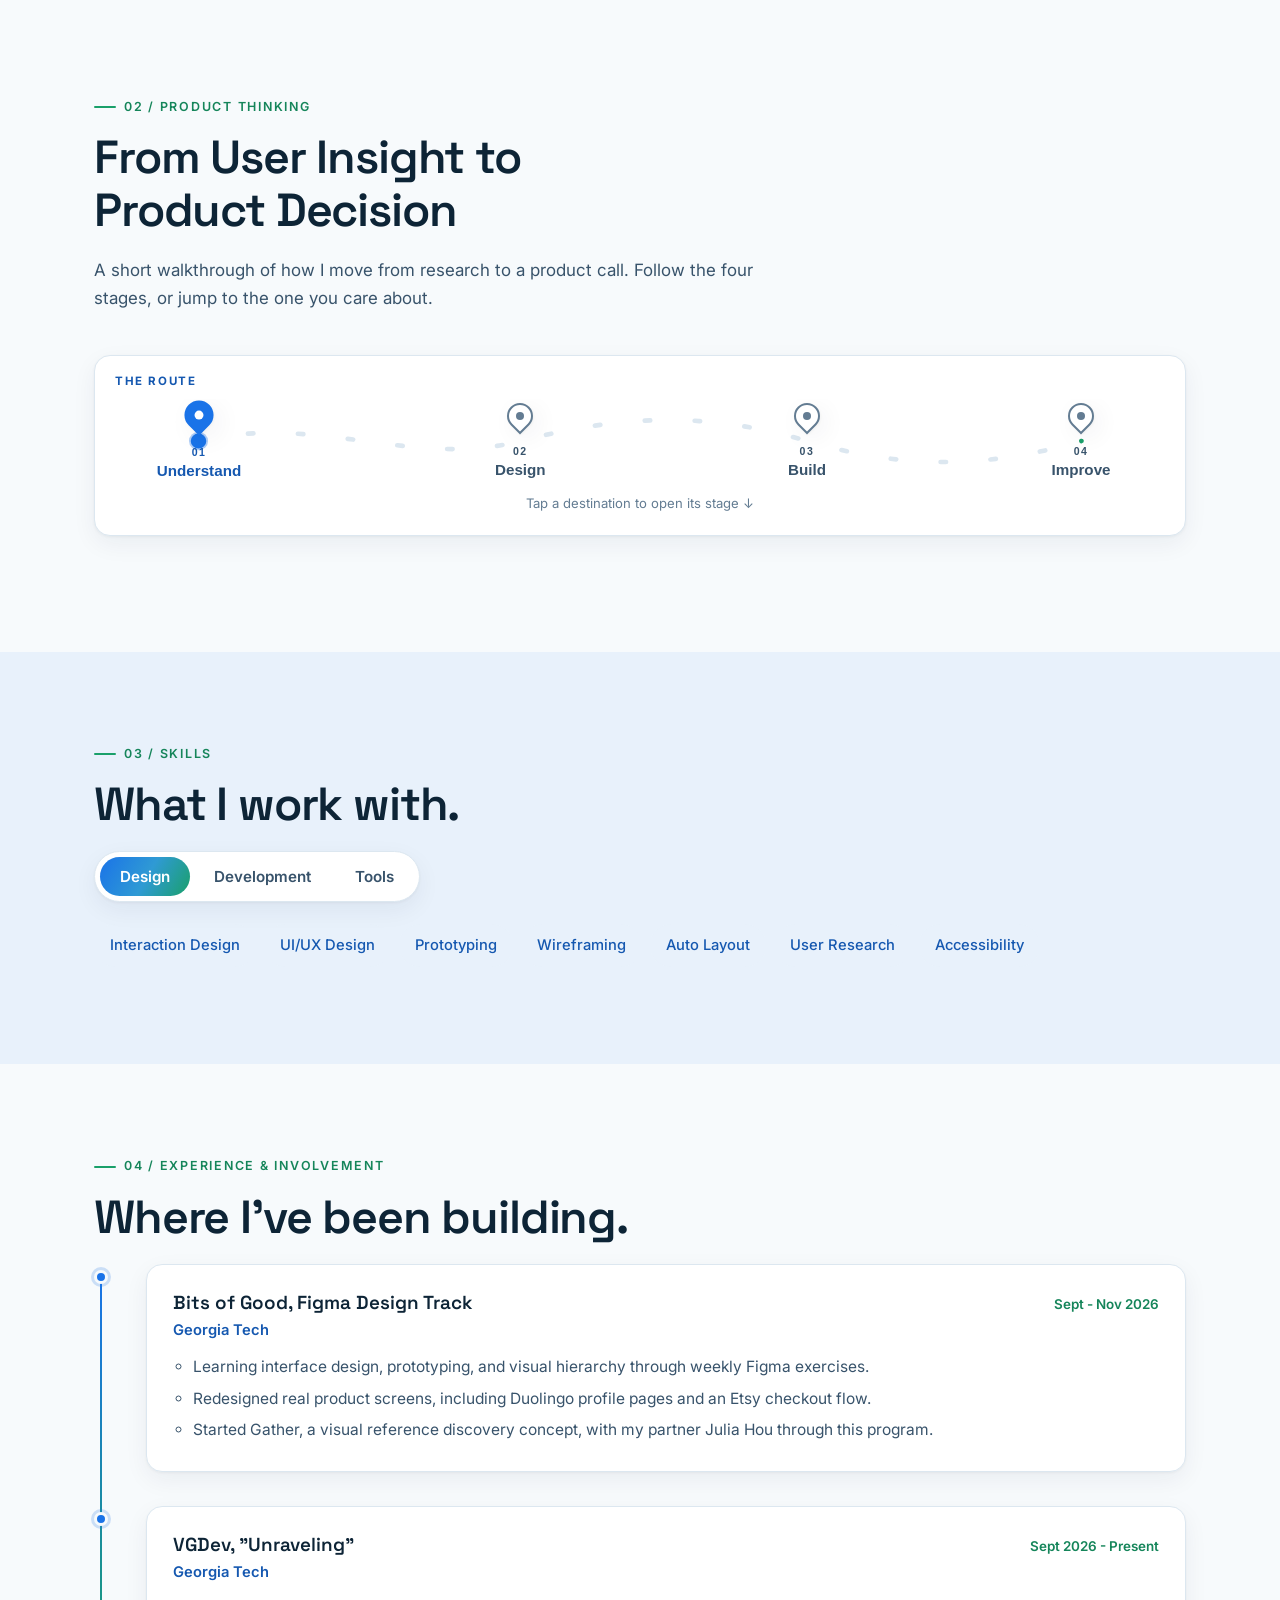
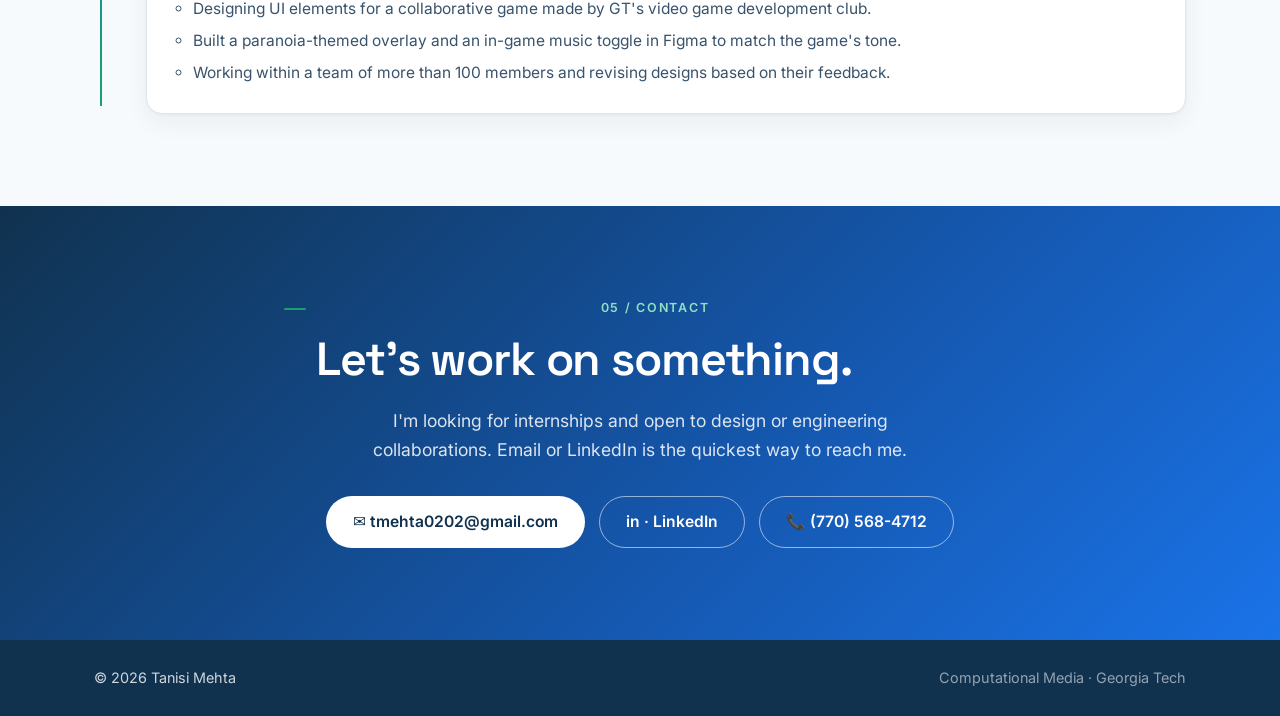
==== commit 023e1e88: "Fix enlarge click (bind to preview container), swap Duolingo image site-wide, enlarge previews via c" ====
--- a/index.html
+++ b/index.html
@@ -307,7 +307,7 @@
                     <span class="cs2d2__imgwrap">
                       <img data-cs2d2-img="0" src="images/Gather-AISearch_General-HIFI.png" alt="Gather search page with AI Search and General Search" loading="lazy" />
                       <img data-cs2d2-img="1" src="images/Gather-SearchResults_HIFI.png" alt="Gather search results with match percentages and an image details panel" hidden loading="lazy" />
-                      <img data-cs2d2-img="2" src="images/Duolingo-Redesign.png" alt="Duolingo persona and before/after profile redesign in Figma" hidden loading="lazy" />
+                      <img data-cs2d2-img="2" src="images/Duolingo-Redesign-2.png" alt="Duolingo persona and before/after profile redesign in Figma" hidden loading="lazy" />
                       <span class="cs2d2__hl" data-cs2d2-hl aria-hidden="true"></span>
                     </span>
                   </figure>
--- a/css/styles.css
+++ b/css/styles.css
@@ -1617,25 +1617,45 @@
 .cs2map__hint { font-size: .82rem; color: var(--ink-3); margin-top: 10px; text-align: center; transition: opacity .3s; }
 .cs2__layout.is-open .cs2map__hint { opacity: 0; height: 0; margin: 0; overflow: hidden; }
 
-/* Compact contained previews (~200px desktop): show the whole image
-   proportionally, never letting its natural height drive the section. */
-.cs2u__visual img, .cs2d2__stage img {
-  max-height: 200px !important; width: auto; max-width: 100%; height: auto;
-  object-fit: contain; margin-left: auto; margin-right: auto; cursor: zoom-in;
+/* ---- Preview sizing ----
+   Two strategies so previews look large but the section stays compact:
+   • Understand visuals (no anchored highlight): a bold, full-width "window"
+     that CROPS to a fixed height via object-fit: cover (top-anchored, so
+     titles stay visible). The full, uncropped image opens in the lightbox.
+   • Design stage (has % highlights): CONTAIN so the highlight stays anchored
+     to the real image, at a slightly larger fixed height. */
+.cs2u__visual {
+  padding: 0; display: block; background: var(--tint); border-radius: var(--r-md); overflow: visible;
+}
+/* object-fit: cover crops the image to its own box (no parent overflow needed),
+   so the caption below stays visible. Rounded top corners on the crop. */
+.cs2u__visual img {
+  width: 100% !important; max-width: 100% !important; height: 300px !important; max-height: 300px !important;
+  object-fit: cover; object-position: top center; display: block; cursor: zoom-in;
+  border: 1px solid var(--line); border-radius: var(--r-md);
+}
+.cs2u__visual figcaption { padding: 10px 4px 0; }
+.cs2d2__stage { align-items: center; min-height: 260px; }
+.cs2d2__stage img {
+  max-height: 280px !important; width: auto; max-width: 100%; height: auto;
+  object-fit: contain; margin: 0 auto; cursor: zoom-in;
 }
 .cs2d2__imgwrap { cursor: zoom-in; }
 /* Subtle expand affordance in the corner of each preview. */
 .cs2u__visual, .cs2d2__stage { position: relative; }
 .cs2u__visual::after, .cs2d2__stage::after {
   content: "\2922"; /* diagonal expand arrows */
-  position: absolute; right: 12px; bottom: 12px; z-index: 3; pointer-events: none;
-  width: 30px; height: 30px; display: grid; place-items: center; border-radius: 8px;
-  background: rgba(255,255,255,.92); color: var(--blue-deep); font-size: 1.05rem; font-weight: 700;
-  box-shadow: var(--shadow-1); border: 1px solid var(--line); opacity: .85; transition: opacity .2s, transform .2s;
-}
-.cs2u__visual:hover::after, .cs2d2__stage:hover::after { opacity: 1; transform: scale(1.06); }
+  position: absolute; right: 12px; top: 12px; z-index: 4; pointer-events: none;
+  width: 32px; height: 32px; display: grid; place-items: center; border-radius: 8px;
+  background: rgba(255,255,255,.94); color: var(--blue-deep); font-size: 1.1rem; font-weight: 700;
+  box-shadow: var(--shadow-1); border: 1px solid var(--line); opacity: .9; transition: opacity .2s, transform .2s;
+}
+.cs2d2__stage::after { top: auto; bottom: 12px; } /* Design plate: keep icon at bottom-right over the contained image */
+.cs2u__visual:hover::after, .cs2d2__stage:hover::after { opacity: 1; transform: scale(1.08); }
 @media (max-width: 860px) {
-  .cs2u__visual img, .cs2d2__stage img { max-height: 190px !important; }
+  .cs2u__visual img { height: 220px !important; max-height: 220px !important; }
+  .cs2d2__stage img { max-height: 210px !important; }
+  .cs2d2__stage { min-height: 200px; }
 }
 
 /* ---- Lightbox ---- */
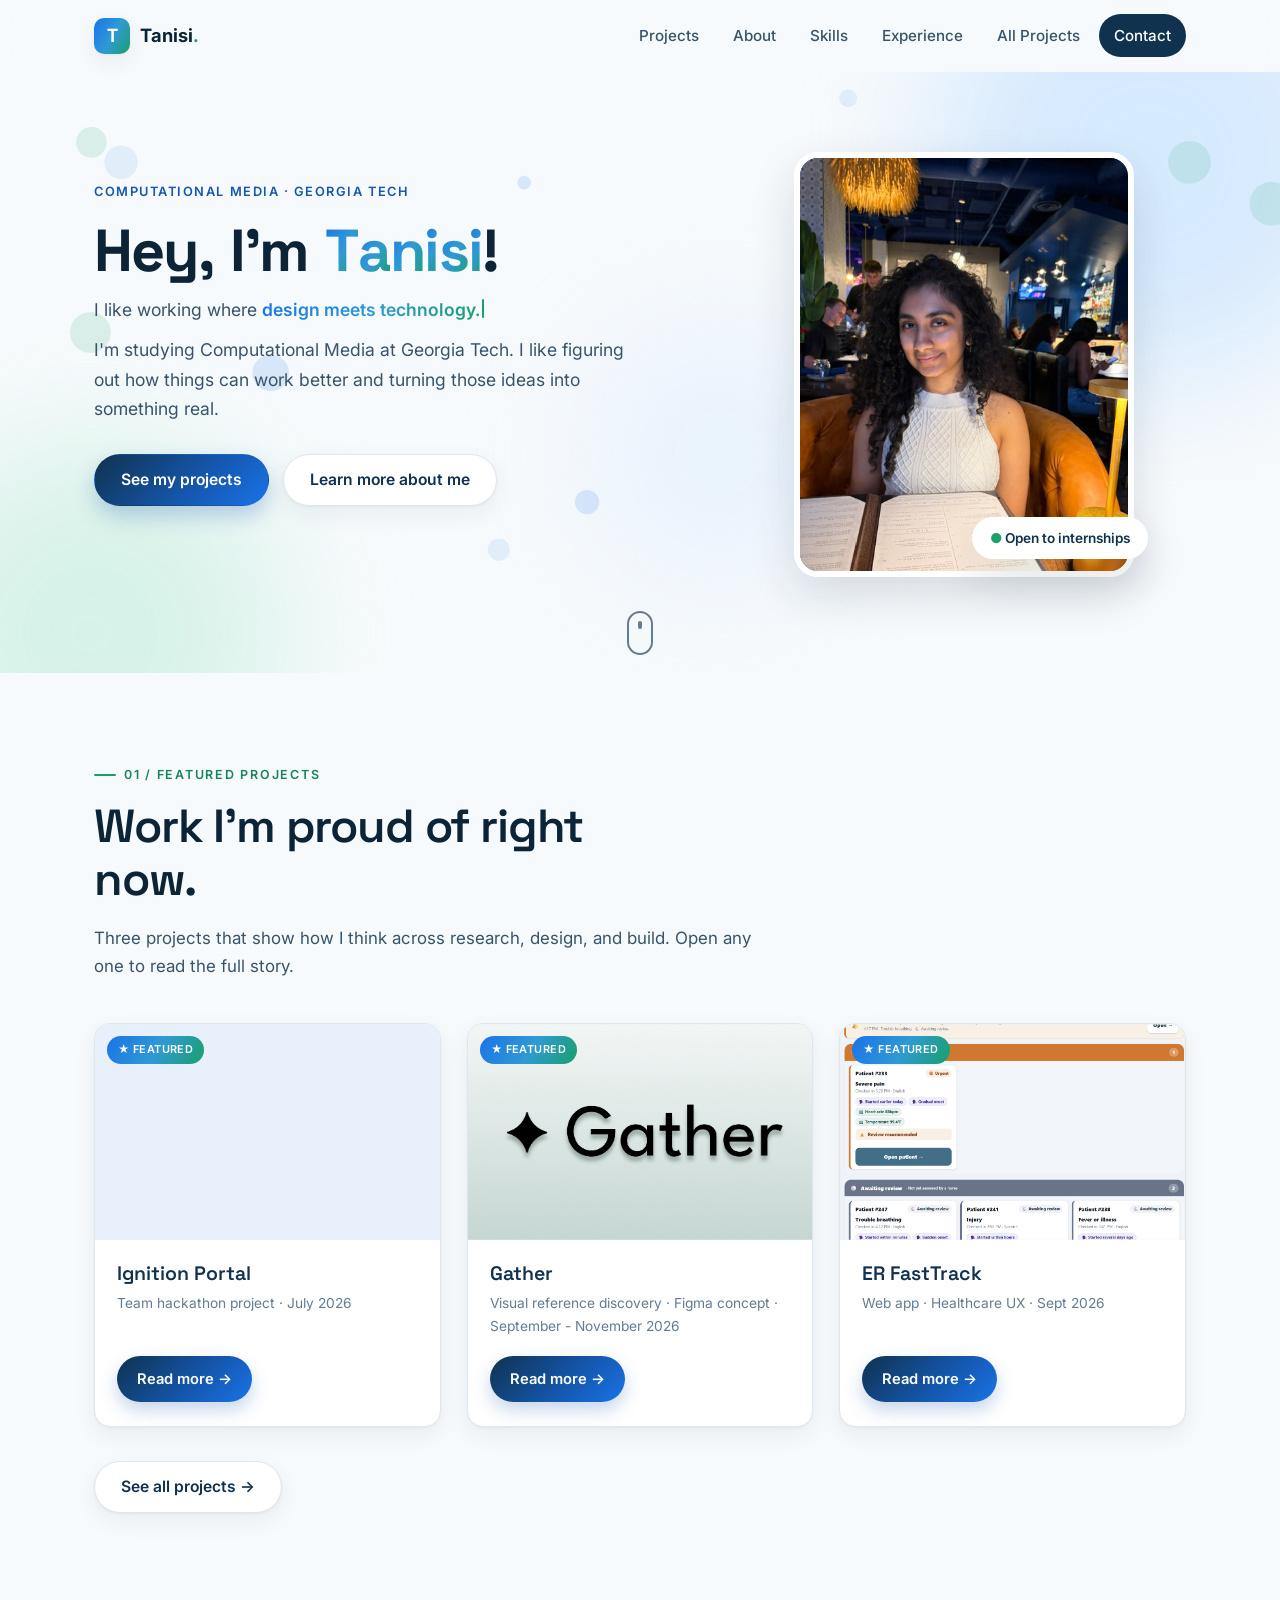
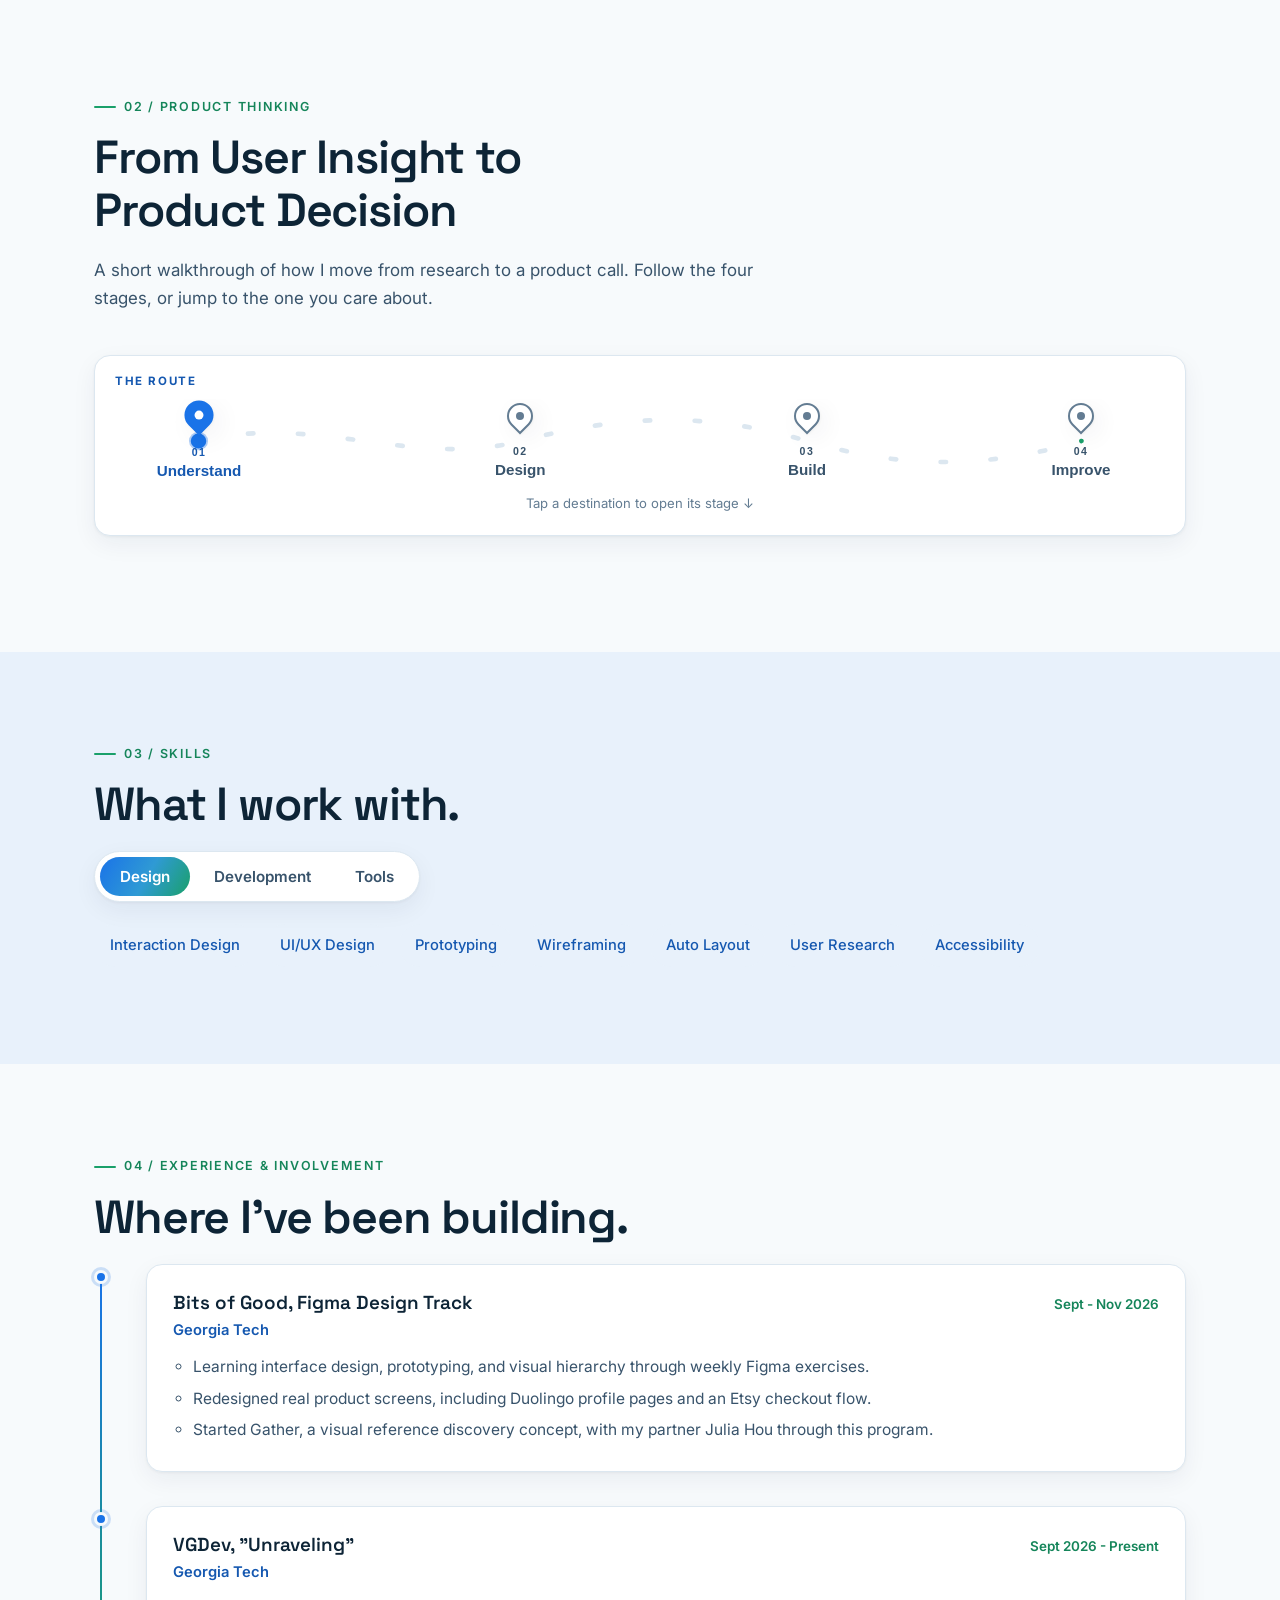
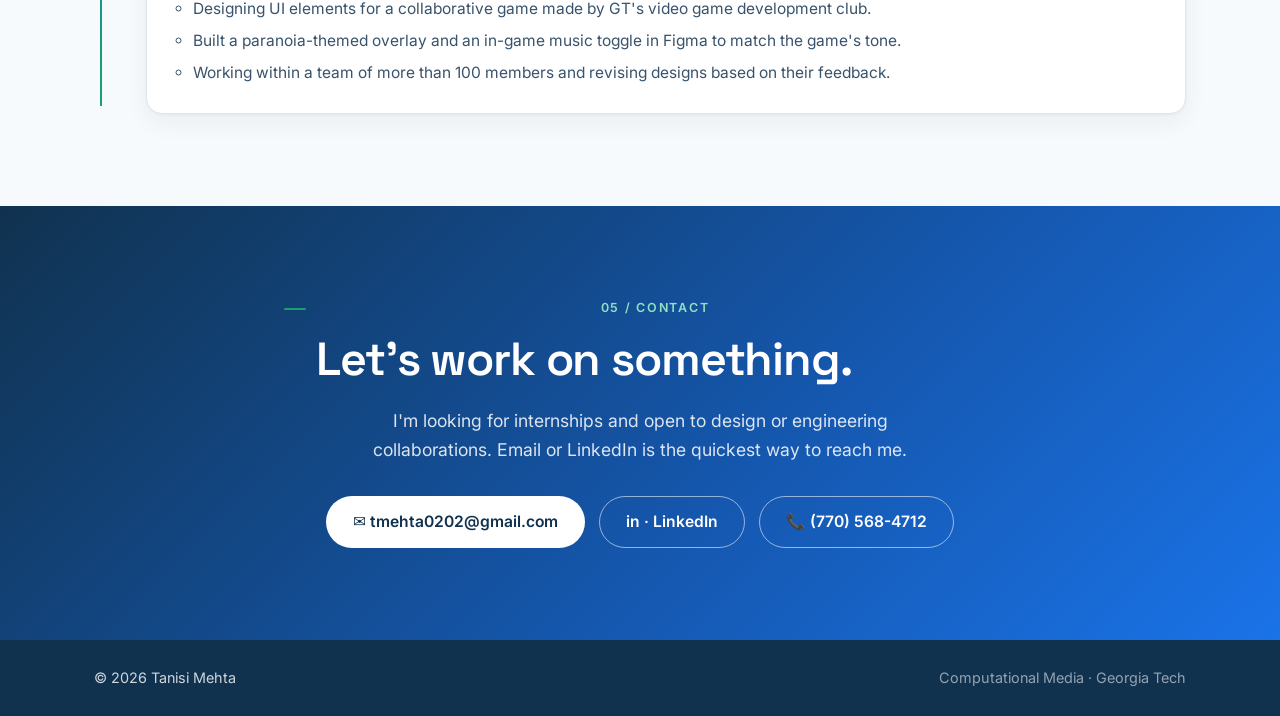
==== commit 3910cfab: "Design: fix Duolingo highlight coords (persona vs before/after); show full image (contain) at a comp" ====
--- a/index.html
+++ b/index.html
@@ -329,11 +329,11 @@
                       <span class="cs2d2__topic-t">Attribution built in</span>
                       <span class="cs2d2__topic-d">Opening a result reveals the real creator, license, and citation, answering the trust cluster from research.</span>
                     </button>
-                    <button class="cs2d2__topic" role="tab" data-cs2d2-topic="4" data-hl="4,8,44,40" data-screen="2">
+                    <button class="cs2d2__topic" role="tab" data-cs2d2-topic="4" data-hl="0.5,45,37,53" data-screen="2">
                       <span class="cs2d2__topic-t">Grounded in a persona</span>
                       <span class="cs2d2__topic-d">I was given a user persona and built the Duolingo profile redesign around it, so layout choices trace back to a real user's needs.</span>
                     </button>
-                    <button class="cs2d2__topic" role="tab" data-cs2d2-topic="5" data-hl="52,10,44,80" data-screen="2">
+                    <button class="cs2d2__topic" role="tab" data-cs2d2-topic="5" data-hl="38,29,54,69" data-screen="2">
                       <span class="cs2d2__topic-t">Before &amp; after with Auto Layout</span>
                       <span class="cs2d2__topic-d">Rebuilt in Figma with Auto Layout to tighten hierarchy and spacing between the original and the redesign.</span>
                     </button>
--- a/css/styles.css
+++ b/css/styles.css
@@ -1618,23 +1618,22 @@
 .cs2__layout.is-open .cs2map__hint { opacity: 0; height: 0; margin: 0; overflow: hidden; }
 
 /* ---- Preview sizing ----
-   Two strategies so previews look large but the section stays compact:
-   • Understand visuals (no anchored highlight): a bold, full-width "window"
-     that CROPS to a fixed height via object-fit: cover (top-anchored, so
-     titles stay visible). The full, uncropped image opens in the lightbox.
-   • Design stage (has % highlights): CONTAIN so the highlight stays anchored
-     to the real image, at a slightly larger fixed height. */
+   The whole image is always shown (object-fit: contain, no cropping) on a
+   tinted plate with a fixed height, so the section stays compact while the
+   image is as large as it can be within that height. Click opens the
+   full-size lightbox. Design uses the same approach (contain) so its
+   anchored highlight stays accurate. */
 .cs2u__visual {
-  padding: 0; display: block; background: var(--tint); border-radius: var(--r-md); overflow: visible;
-}
-/* object-fit: cover crops the image to its own box (no parent overflow needed),
-   so the caption below stays visible. Rounded top corners on the crop. */
+  padding: 14px; display: flex; align-items: center; justify-content: center;
+  background: var(--tint); border: 1px solid var(--line); border-radius: var(--r-md);
+  min-height: 320px; overflow: visible; flex-direction: column;
+}
 .cs2u__visual img {
-  width: 100% !important; max-width: 100% !important; height: 300px !important; max-height: 300px !important;
-  object-fit: cover; object-position: top center; display: block; cursor: zoom-in;
-  border: 1px solid var(--line); border-radius: var(--r-md);
-}
-.cs2u__visual figcaption { padding: 10px 4px 0; }
+  width: auto !important; max-width: 100% !important; height: auto !important; max-height: 300px !important;
+  object-fit: contain; display: block; cursor: zoom-in;
+  border: 1px solid var(--line); border-radius: var(--r-sm); background: var(--surface);
+}
+.cs2u__visual figcaption { padding: 10px 4px 0; text-align: center; }
 .cs2d2__stage { align-items: center; min-height: 260px; }
 .cs2d2__stage img {
   max-height: 280px !important; width: auto; max-width: 100%; height: auto;
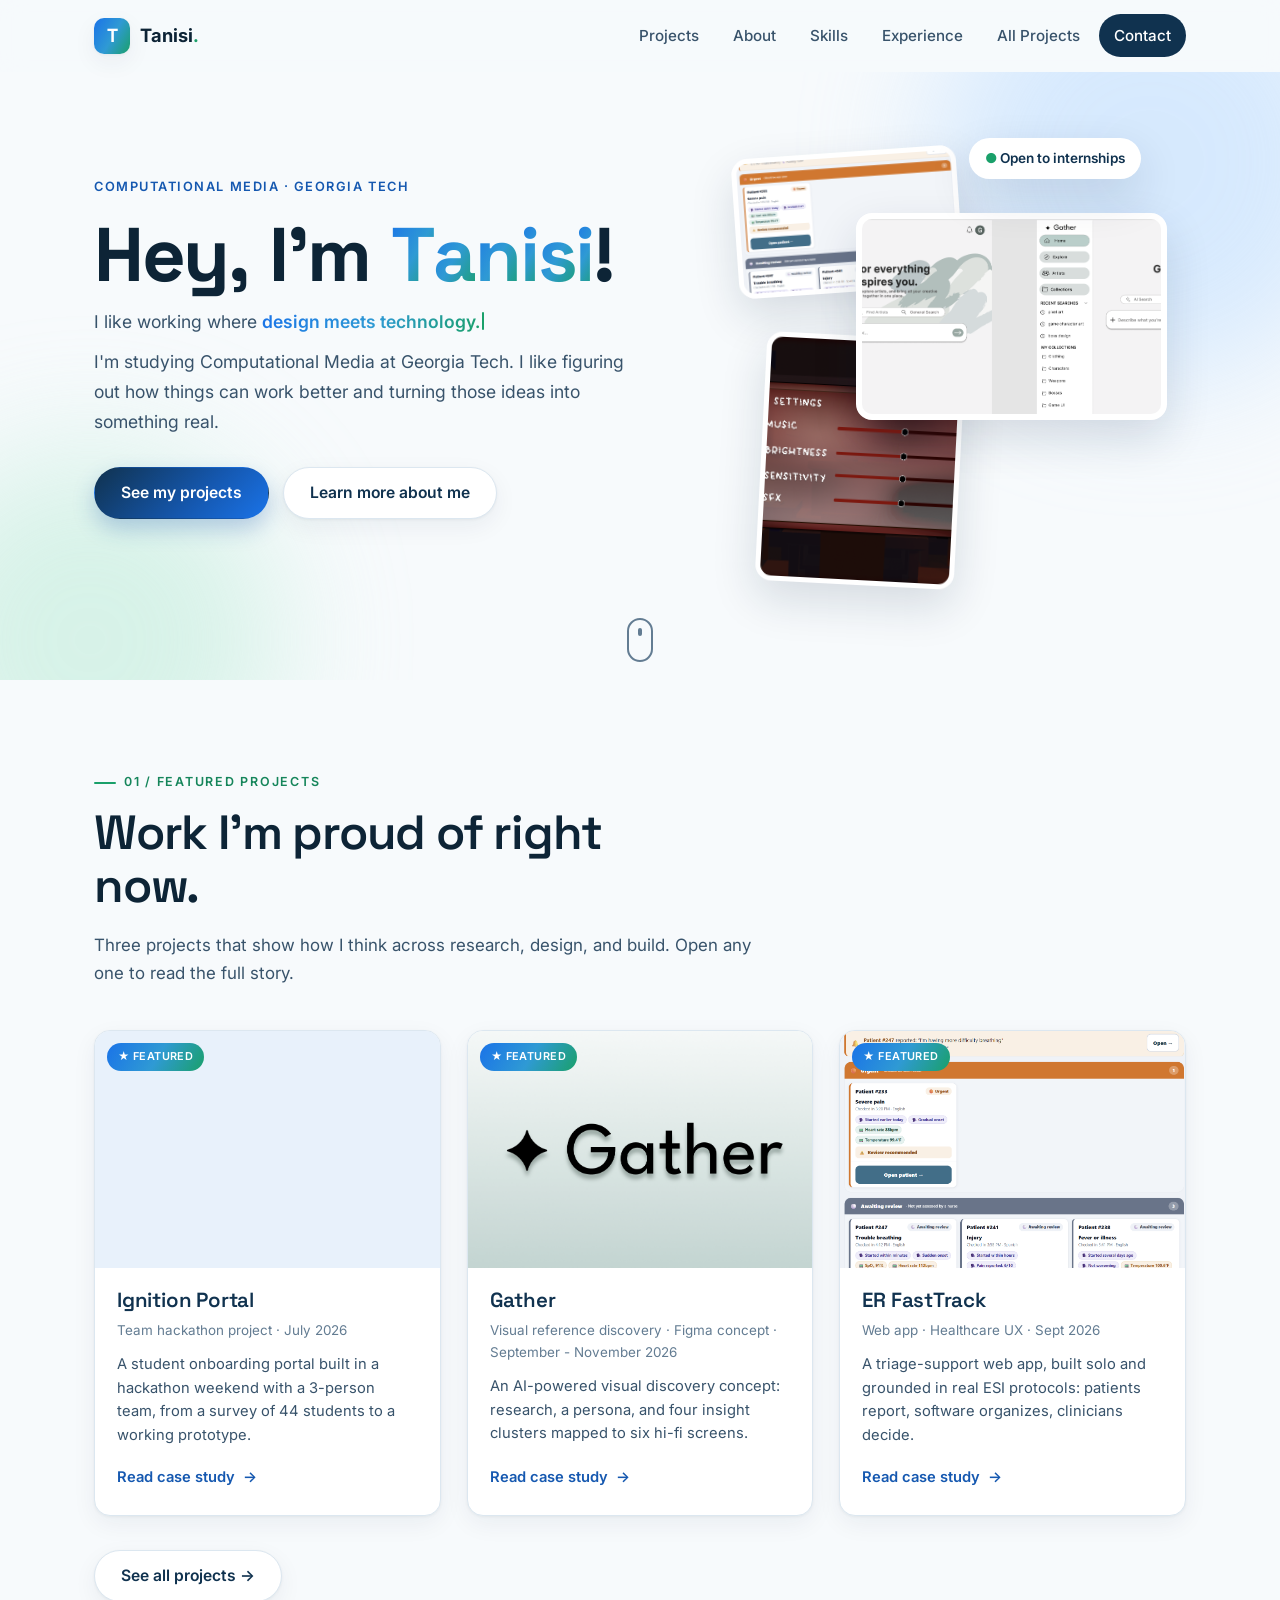
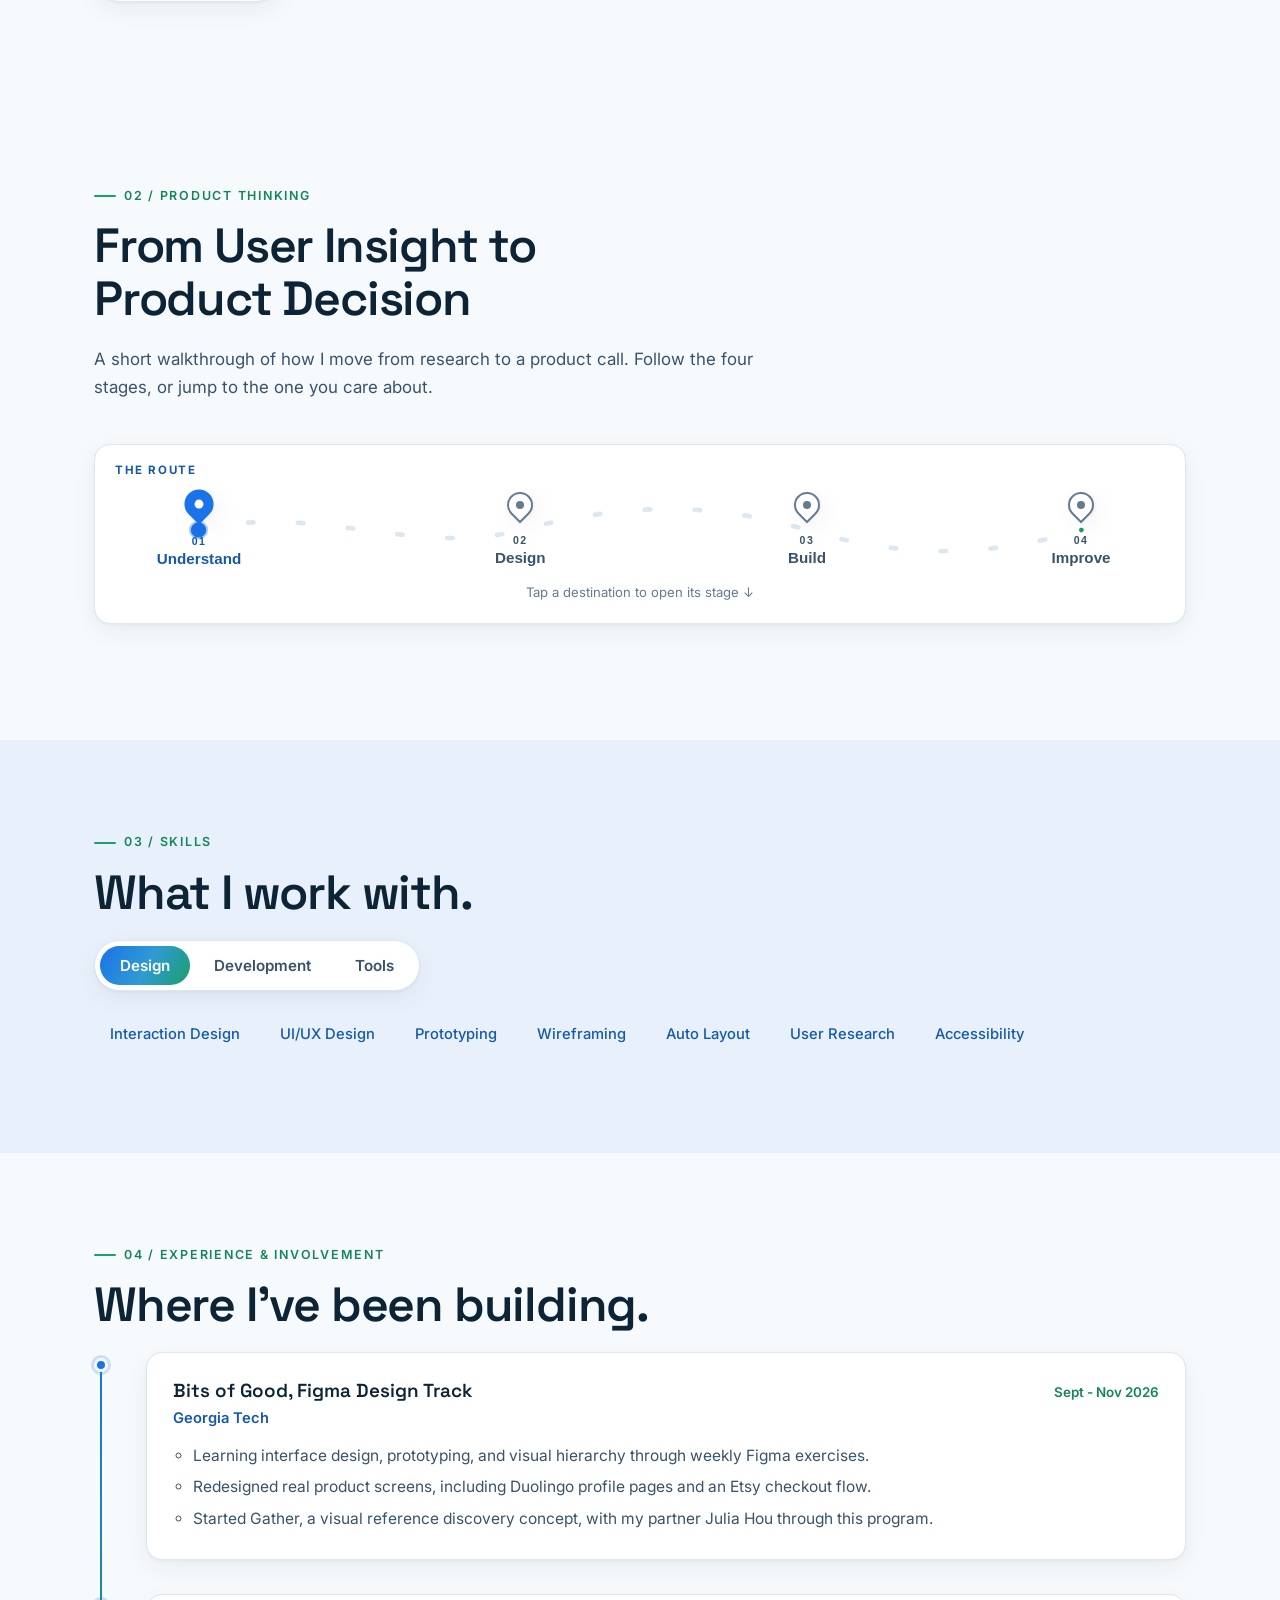
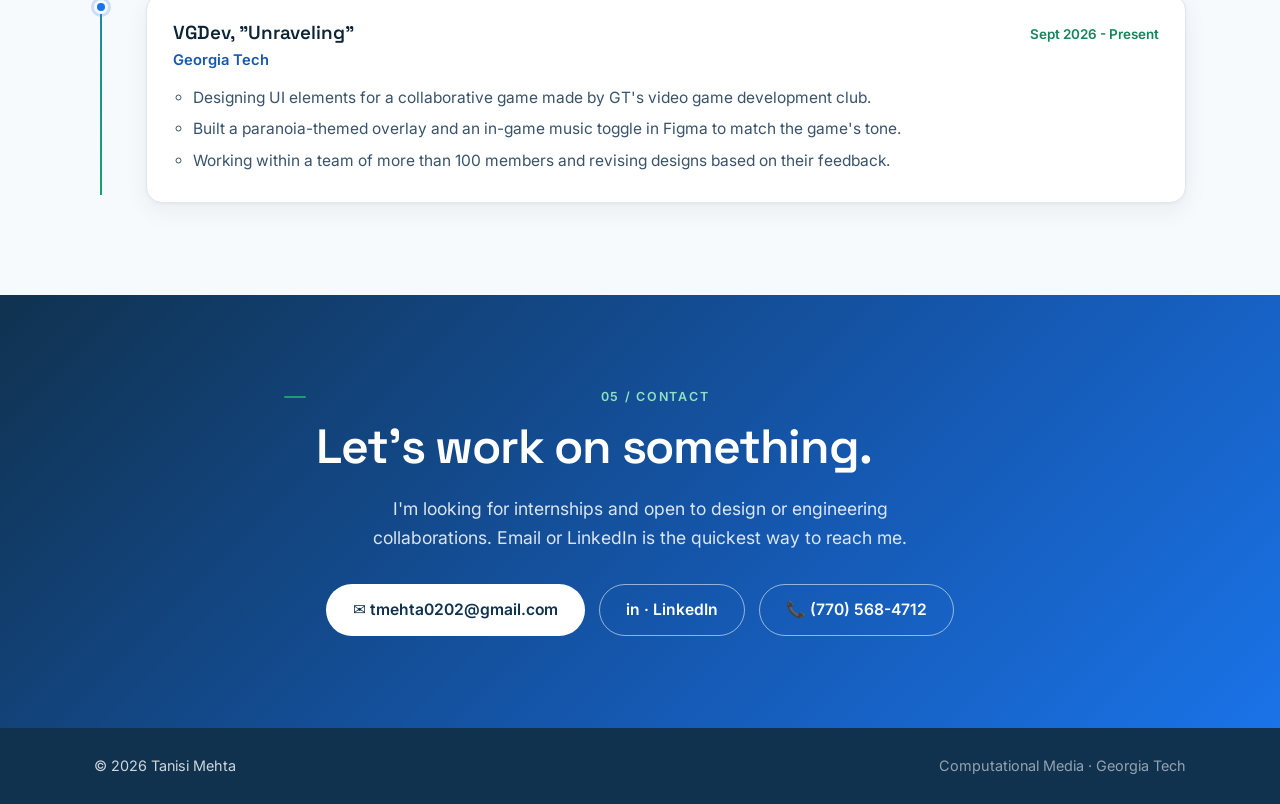
==== commit 328845d9: "Visual upgrade: layered hero showcase, purposeful card hover, refined motion, Clash Display headings" ====
--- a/index.html
+++ b/index.html
@@ -15,16 +15,14 @@
 
   <link rel="preconnect" href="https://fonts.googleapis.com" />
   <link rel="preconnect" href="https://fonts.gstatic.com" crossorigin />
-  <link href="https://fonts.googleapis.com/css2?family=Space+Grotesk:wght@400;500;600;700&family=Inter:wght@400;500;600;700&display=swap" rel="stylesheet" />
+  <link href="https://fonts.googleapis.com/css2?family=Inter:wght@400;500;600;700&family=Space+Grotesk:wght@400;500;600;700&display=swap" rel="stylesheet" />
+  <link href="https://api.fontshare.com/v2/css?f[]=clash-display@500,600,700&display=swap" rel="stylesheet" />
 
   <link rel="stylesheet" href="css/styles.css" />
   <link rel="icon" href="data:image/svg+xml,<svg xmlns='http://www.w3.org/2000/svg' viewBox='0 0 100 100'><defs><linearGradient id='g' x1='0' y1='0' x2='1' y2='1'><stop offset='0' stop-color='%231a73e8'/><stop offset='1' stop-color='%231aa06a'/></linearGradient></defs><rect width='100' height='100' rx='26' fill='url(%23g)'/><rect x='30' y='29' width='40' height='9' rx='4.5' fill='white'/><rect x='45.5' y='29' width='9' height='42' rx='4.5' fill='white'/></svg>" />
 </head>
 <body>
   <a class="skip-link" href="#main">Skip to content</a>
-
-  <!-- Subtle cursor-following glow (decorative; toggled on by JS, disabled for reduced motion / touch) -->
-  <div id="cursorGlow" class="cursor-glow" aria-hidden="true"></div>
 
   <!-- ============ NAV ============ -->
   <header class="nav" id="nav">
@@ -57,8 +55,6 @@
       <div class="hero__bg" aria-hidden="true">
         <span class="blob blob--1"></span>
         <span class="blob blob--2"></span>
-        <span class="blob blob--3"></span>
-        <canvas class="hero__particles" id="heroParticles"></canvas>
       </div>
 
       <div class="hero__inner">
@@ -78,13 +74,20 @@
           </div>
         </div>
 
-        <div class="hero__portrait reveal">
-          <div class="portrait">
-            <img src="images/tanisi.jpg" alt="Portrait of Tanisi Mehta"
-                 onerror="this.style.display='none';this.parentElement.classList.add('portrait--empty')" />
-            <span class="portrait__mono" aria-hidden="true">TM</span>
-          </div>
-          <div class="portrait__badge"><span class="dot">●</span> Open to internships</div>
+        <div class="hero__showcase reveal" aria-label="Featured project previews">
+          <a class="hero__shot hero__shot--main" href="projects/gather.html" style="--d:1">
+            <img src="images/Gather-AISearch_General-HIFI.png" alt="Gather — AI-powered visual reference discovery, high-fidelity search screen" loading="eager" />
+            <span class="hero__shot-tag">Gather</span>
+          </a>
+          <a class="hero__shot hero__shot--er" href="projects/er-fasttrack.html" style="--d:2">
+            <img src="images/ER-ss.png" alt="ER FastTrack — emergency-room triage-support prototype" loading="lazy" />
+            <span class="hero__shot-tag">ER FastTrack</span>
+          </a>
+          <a class="hero__shot hero__shot--un" href="projects/unraveling.html" style="--d:3">
+            <img src="images/Settings-Unravel.png" alt="Unraveling — game UI settings menu" loading="lazy" />
+            <span class="hero__shot-tag">Unraveling</span>
+          </a>
+          <span class="hero__badge"><span class="dot">●</span> Open to internships</span>
         </div>
       </div>
 
@@ -116,23 +119,26 @@
             <div class="tile__body">
               <h3 class="tile__title">Ignition Portal</h3>
               <p class="tile__meta">Team hackathon project · July 2026</p>
+              <p class="tile__desc">A student onboarding portal built in a hackathon weekend with a 3-person team, from a survey of 44 students to a working prototype.</p>
               <div class="tile__cta">
-                <a class="tile__btn" href="projects/gt-ignite.html">Read more →</a>
+                <a class="tile__btn" href="projects/gt-ignite.html">Read case study <span class="tile__btn-arrow" aria-hidden="true">→</span></a>
               </div>
             </div>
           </article>
 
           <!-- Gather -->
           <article class="tile reveal">
-            <div class="tile__media">
+            <div class="tile__media tile__media--swap">
               <span class="tile__tag tile__tag--star">★ Featured</span>
-              <img src="images/Gather-Photocard.png" alt="Gather photocard" loading="lazy" />
+              <img class="tile__img tile__img--base" src="images/Gather-Photocard.png" alt="Gather photocard" loading="lazy" />
+              <img class="tile__img tile__img--alt" src="images/Gather-AISearch_General-HIFI.png" alt="Gather high-fidelity search screen" loading="lazy" aria-hidden="true" />
             </div>
             <div class="tile__body">
               <h3 class="tile__title">Gather</h3>
               <p class="tile__meta">Visual reference discovery · Figma concept · September - November 2026</p>
+              <p class="tile__desc">An AI-powered visual discovery concept: research, a persona, and four insight clusters mapped to six hi-fi screens.</p>
               <div class="tile__cta">
-                <a class="tile__btn" href="projects/gather.html">Read more →</a>
+                <a class="tile__btn" href="projects/gather.html">Read case study <span class="tile__btn-arrow" aria-hidden="true">→</span></a>
               </div>
             </div>
           </article>
@@ -141,13 +147,14 @@
           <article class="tile reveal">
             <div class="tile__media">
               <span class="tile__tag tile__tag--star">★ Featured</span>
-              <img src="images/ER-ss.png" alt="Screenshot of the ER FastTrack triage-support prototype" loading="lazy" />
+              <img class="tile__img tile__img--base" src="images/ER-ss.png" alt="Screenshot of the ER FastTrack triage-support prototype" loading="lazy" />
             </div>
             <div class="tile__body">
               <h3 class="tile__title">ER FastTrack</h3>
               <p class="tile__meta">Web app · Healthcare UX · Sept 2026</p>
+              <p class="tile__desc">A triage-support web app, built solo and grounded in real ESI protocols: patients report, software organizes, clinicians decide.</p>
               <div class="tile__cta">
-                <a class="tile__btn" href="projects/er-fasttrack.html">Read more →</a>
+                <a class="tile__btn" href="projects/er-fasttrack.html">Read case study <span class="tile__btn-arrow" aria-hidden="true">→</span></a>
               </div>
             </div>
           </article>
--- a/css/styles.css
+++ b/css/styles.css
@@ -3,7 +3,7 @@
    Palette: white surfaces, light blue + soft green accents,
    clean blue-slate ink. No purple. Google / Microsoft inspired:
    calm, minimal, professional.
-   Fonts: Space Grotesk (display) + Inter (UI).
+   Fonts: Clash Display (headings) + Inter (UI/body).
    Accessible, responsive, motion-respecting.
    ============================================================ */
 
@@ -33,7 +33,7 @@
   --grad-cta: linear-gradient(135deg, #10324f 0%, #1558b0 60%, #1a73e8 100%);
 
   --font-ui:   "Inter", system-ui, -apple-system, "Segoe UI", sans-serif;
-  --font-disp: "Space Grotesk", "Inter", system-ui, sans-serif;
+  --font-disp: "Clash Display", "Space Grotesk", "Inter", system-ui, sans-serif;
 
   --r-sm: 10px; --r-md: 16px; --r-lg: 24px; --r-pill: 999px;
   --shadow-1: 0 1px 3px rgba(15,37,64,.05), 0 8px 24px rgba(15,37,64,.06);
@@ -139,10 +139,10 @@
 
 .hero__inner {
   position: relative; z-index: 1; max-width: var(--maxw); margin: 0 auto; padding: 0 24px;
-  display: grid; grid-template-columns: 1.15fr .85fr; gap: 48px; align-items: center;
+  display: grid; grid-template-columns: 55fr 45fr; gap: 48px; align-items: center;
 }
 .hero__eyebrow { font-weight: 600; letter-spacing: .12em; text-transform: uppercase; font-size: .8rem; color: var(--blue-deep); margin-bottom: 18px; }
-.hero__title { font-family: var(--font-disp); font-weight: 600; font-size: clamp(2.2rem, 5.2vw, 3.7rem); line-height: 1.1; letter-spacing: -.02em; margin-bottom: 22px; }
+.hero__title { font-family: var(--font-disp); font-weight: 600; font-size: clamp(2.6rem, 6vw, 4.75rem); line-height: 1.04; letter-spacing: -.03em; margin-bottom: 22px; }
 .hero__lede { font-size: 1.1rem; color: var(--ink-2); max-width: 560px; margin-bottom: 30px; }
 .hero__lede strong { color: var(--ink); font-weight: 600; }
 .hero__cta { display: flex; flex-wrap: wrap; gap: 14px; margin-bottom: 42px; }
@@ -151,22 +151,59 @@
 .hero__stat-num { font-family: var(--font-disp); font-weight: 700; font-size: 1.85rem; color: var(--navy); line-height: 1; }
 .hero__stat-lbl { font-size: .82rem; color: var(--ink-3); margin-top: 6px; }
 
-.hero__portrait { position: relative; justify-self: center; }
-.portrait {
-  position: relative; width: min(340px, 74vw); aspect-ratio: 4/5; border-radius: var(--r-lg);
-  background: var(--grad); box-shadow: var(--shadow-2); overflow: hidden;
-  display: grid; place-items: center; border: 6px solid #fff;
-}
-.portrait img { width: 100%; height: 100%; object-fit: cover; }
-.portrait__mono { display: none; font-family: var(--font-disp); font-weight: 700; font-size: 5rem; color: rgba(255,255,255,.92); }
-.portrait--empty .portrait__mono { display: block; }
-.portrait__badge {
-  position: absolute; bottom: 18px; right: -14px; background: #fff; color: var(--navy);
-  font-weight: 600; font-size: .85rem; padding: 10px 18px; border-radius: var(--r-pill);
-  box-shadow: var(--shadow-2);
-}
-.portrait__badge .dot { color: var(--green); }
-.hero__portrait .portrait__badge { z-index: 2; }
+/* Layered screenshot composition: Gather main, with ER FastTrack and
+   Unraveling overlapping behind/beside it. Each links to its project. */
+.hero__showcase {
+  position: relative; justify-self: center; align-self: center;
+  width: min(460px, 92%); aspect-ratio: 1 / 1; max-height: 78vh;
+}
+.hero__shot {
+  position: absolute; display: block; border-radius: var(--r-md); overflow: hidden;
+  background: var(--surface); border: 1px solid var(--line); box-shadow: var(--shadow-2);
+  transition: transform .35s cubic-bezier(.22,.61,.36,1), box-shadow .35s ease;
+}
+.hero__shot img { display: block; width: 100%; height: 100%; object-fit: cover; }
+.hero__shot-tag {
+  position: absolute; left: 10px; bottom: 10px; z-index: 2;
+  background: rgba(255,255,255,.94); color: var(--navy); font-weight: 600; font-size: .72rem;
+  letter-spacing: .02em; padding: 5px 11px; border-radius: var(--r-pill); box-shadow: var(--shadow-1);
+  opacity: 0; transform: translateY(6px); transition: opacity .25s ease, transform .25s ease;
+}
+.hero__shot:hover .hero__shot-tag { opacity: 1; transform: translateY(0); }
+/* Main (Gather): large, centered-right, front layer. */
+.hero__shot--main { width: 72%; aspect-ratio: 3/2; right: 0; top: 14%; z-index: 3; border-width: 6px; border-color: #fff; }
+/* ER FastTrack: upper-left, behind. */
+.hero__shot--er { width: 52%; aspect-ratio: 16/10; left: 0; top: 0; z-index: 2; border-width: 5px; border-color: #fff; transform: rotate(-4deg); }
+/* Unraveling: lower-left, behind. */
+.hero__shot--un { width: 46%; aspect-ratio: 4/5; left: 6%; bottom: 0; z-index: 2; border-width: 5px; border-color: #fff; transform: rotate(3deg); }
+.hero__shot--main:hover { transform: translateY(-6px) scale(1.02); z-index: 4; }
+.hero__shot--er:hover { transform: rotate(-4deg) translateY(-6px) scale(1.03); z-index: 4; }
+.hero__shot--un:hover { transform: rotate(3deg) translateY(-6px) scale(1.03); z-index: 4; }
+.hero__badge {
+  position: absolute; top: -14px; right: 6%; z-index: 5; background: #fff; color: var(--navy);
+  font-weight: 600; font-size: .85rem; padding: 9px 16px; border-radius: var(--r-pill); box-shadow: var(--shadow-2);
+}
+.hero__badge .dot { color: var(--green); animation: pulse-dot 2.4s ease-in-out infinite; }
+@keyframes pulse-dot { 0%,100% { opacity: 1; } 50% { opacity: .4; } }
+
+/* Staggered entrance for the three shots + badge. Each keyframe preserves the
+   shot's resting transform (including rotation) so it settles correctly. */
+.hero__shot, .hero__badge { opacity: 0; }
+.hero__showcase.is-visible .hero__shot,
+.hero__showcase.is-visible .hero__badge {
+  animation-duration: .6s; animation-timing-function: cubic-bezier(.22,.61,.36,1);
+  animation-fill-mode: forwards; animation-delay: calc(var(--d, 0) * 110ms);
+}
+.hero__showcase.is-visible .hero__shot--main { animation-name: heroIn0; }
+.hero__showcase.is-visible .hero__shot--er   { animation-name: heroInNeg; }
+.hero__showcase.is-visible .hero__shot--un   { animation-name: heroInPos; }
+.hero__showcase.is-visible .hero__badge { --d: 4; animation-name: heroIn0; }
+@keyframes heroIn0   { from { opacity: 0; transform: translateY(16px); } to { opacity: 1; transform: none; } }
+@keyframes heroInNeg { from { opacity: 0; transform: rotate(-4deg) translateY(16px); } to { opacity: 1; transform: rotate(-4deg); } }
+@keyframes heroInPos { from { opacity: 0; transform: rotate(3deg) translateY(16px); } to { opacity: 1; transform: rotate(3deg); } }
+@media (prefers-reduced-motion: reduce) {
+  .hero__shot, .hero__badge { opacity: 1 !important; animation: none !important; }
+}
 
 .hero__scroll { position: absolute; left: 50%; bottom: 18px; transform: translateX(-50%); z-index: 2; width: 26px; height: 44px; border: 2px solid var(--ink-3); border-radius: 14px; display: grid; place-items: start center; padding-top: 8px; }
 .hero__scroll span { width: 4px; height: 8px; background: var(--ink-3); border-radius: 4px; animation: scrolldot 1.6s infinite; }
@@ -177,7 +214,7 @@
 .section--tint { background: var(--tint); }
 .section__kicker { font-weight: 600; letter-spacing: .14em; text-transform: uppercase; font-size: .78rem; color: var(--green-deep); margin-bottom: 14px; }
 .section__kicker--light { color: #8fe3c2; }
-.section__title { font-family: var(--font-disp); font-weight: 600; font-size: clamp(1.9rem, 4vw, 2.9rem); line-height: 1.14; letter-spacing: -.02em; margin-bottom: 20px; max-width: 20ch; }
+.section__title { font-family: var(--font-disp); font-weight: 600; font-size: clamp(2rem, 4.2vw, 3rem); line-height: 1.1; letter-spacing: -.025em; margin-bottom: 20px; max-width: 20ch; }
 .section__title--light { color: #fff; }
 .section__intro { font-size: 1.06rem; color: var(--ink-2); max-width: 62ch; margin-bottom: 42px; }
 
@@ -258,28 +295,39 @@
   box-shadow: var(--shadow-1); transition: transform .2s ease, box-shadow .2s ease, border-color .2s ease;
 }
 .tile:hover { transform: translateY(-6px); box-shadow: var(--shadow-2); border-color: var(--sky); }
-.tile__media { position: relative; aspect-ratio: 16 / 10; background: var(--tint); overflow: hidden; }
+/* Screenshot is the dominant element: a taller media area. */
+.tile__media { position: relative; aspect-ratio: 16 / 11; background: var(--tint); overflow: hidden; }
 .tile__media img, .tile__media video { width: 100%; height: 100%; object-fit: cover; display: block; }
-/* Wide UI screenshots: show the whole screen (less zoomed) on the tint
-   backing instead of cropping hard. Scoped to cards that opt in. */
 .tile__media--contain img { object-fit: contain; object-position: center; padding: 10px; }
+/* Hover: subtle 1.03 zoom over 300ms on the primary image/video. */
+.tile__media img, .tile__media video { transition: transform .3s cubic-bezier(.22,.61,.36,1), opacity .3s ease; }
+.tile:hover .tile__media > img:not(.tile__img--alt),
+.tile:hover .tile__media > video { transform: scale(1.03); }
+/* Alternate-screenshot cross-fade (only on cards that provide one). */
+.tile__media--swap .tile__img { position: absolute; inset: 0; }
+.tile__media--swap .tile__img--alt { opacity: 0; }
+.tile:hover .tile__media--swap .tile__img--base { opacity: 0; transform: scale(1.03); }
+.tile:hover .tile__media--swap .tile__img--alt { opacity: 1; transform: scale(1.03); }
 .tile__tag {
   position: absolute; top: 12px; left: 12px; z-index: 2;
   background: rgba(15,37,64,.84); color: #fff; font-size: .68rem; font-weight: 600;
   letter-spacing: .04em; text-transform: uppercase; padding: 5px 11px; border-radius: var(--r-pill);
 }
 .tile__tag--star { background: var(--grad); }
-.tile__body { display: flex; flex-direction: column; flex: 1; padding: 22px 22px 24px; }
-.tile__title { font-family: var(--font-disp); font-size: 1.22rem; font-weight: 600; line-height: 1.25; color: var(--navy); }
-.tile__meta { color: var(--ink-3); font-size: .86rem; margin-top: 6px; }
-.tile__desc { color: var(--ink-2); font-size: .94rem; margin-top: 12px; }
-.tile__cta { margin-top: auto; padding-top: 18px; }
+.tile__body { display: flex; flex-direction: column; flex: 1; padding: 20px 22px 22px; }
+.tile__title { font-family: var(--font-disp); font-size: 1.28rem; font-weight: 600; line-height: 1.2; letter-spacing: -.01em; color: var(--navy); }
+.tile__meta { color: var(--ink-3); font-size: .84rem; margin-top: 6px; }
+.tile__desc { color: var(--ink-2); font-size: .92rem; line-height: 1.6; margin-top: 12px; }
+.tile__cta { margin-top: auto; padding-top: 16px; }
+/* Text-link case-study indicator with an arrow that slides on hover. */
 .tile__btn {
   display: inline-flex; align-items: center; gap: 8px; font-weight: 600; font-size: .92rem;
-  padding: 11px 20px; border-radius: var(--r-pill); background: var(--grad-cta); color: #fff;
-  box-shadow: 0 8px 18px rgba(31,91,176,.26); transition: transform .18s ease;
-}
-.tile__btn:hover { transform: translateY(-2px); }
+  color: var(--blue-deep); padding: 2px 0; border-bottom: 1.5px solid transparent;
+  transition: color .2s ease, border-color .2s ease;
+}
+.tile__btn-arrow { transition: transform .25s cubic-bezier(.22,.61,.36,1); }
+.tile:hover .tile__btn, .tile__btn:hover { border-color: var(--blue); }
+.tile:hover .tile__btn-arrow { transform: translateX(5px); }
 
 /* ---------------- Project detail pages ---------------- */
 .detail-hero {
@@ -429,13 +477,15 @@
 .footer__made { color: rgba(255,255,255,.55); }
 
 /* ---------------- Reveal animation ---------------- */
-.reveal { opacity: 0; transform: translateY(24px); transition: opacity .6s ease, transform .6s ease; }
+/* Scroll reveal: 16px upward fade, staggered ~80ms via --i set by JS. */
+.reveal { opacity: 0; transform: translateY(16px); transition: opacity .55s cubic-bezier(.22,.61,.36,1), transform .55s cubic-bezier(.22,.61,.36,1); transition-delay: calc(var(--i, 0) * 80ms); }
 .reveal.is-visible { opacity: 1; transform: none; }
+@media (prefers-reduced-motion: reduce) { .reveal { opacity: 1; transform: none; transition: none; } }
 
 /* ---------------- Responsive ---------------- */
 @media (max-width: 940px) {
-  .hero__inner { grid-template-columns: 1fr; gap: 40px; }
-  .hero__portrait { order: -1; }
+  .hero__inner { grid-template-columns: 1fr; gap: 52px; }
+  .hero__showcase { order: 2; width: min(420px, 100%); margin-top: 8px; }
   .about__grid, .edu__grid { grid-template-columns: 1fr; }
   .skills__grid { grid-template-columns: repeat(2, 1fr); }
   .project__grid { grid-template-columns: 1fr; }
@@ -529,8 +579,7 @@
 .nav__link:not(.nav__link--cta):hover::after,
 .nav__link.is-active:not(.nav__link--cta)::after { transform: scaleX(1); }
 
-.tile__media img, .tile__media video { transition: transform .4s ease; }
-.tile:hover .tile__media img, .tile:hover .tile__media video { transform: scale(1.04); }
+/* (tile image hover zoom is defined once above at 1.03/300ms) */
 .tile__title { transition: color .2s ease; }
 .tile:hover .tile__title { color: var(--blue-deep); }
 
@@ -552,36 +601,8 @@
    prefers-reduced-motion by the global rule near the top.
    ============================================================ */
 
-/* ---- Cursor-following glow (subtle, understated) ---- */
-.cursor-glow {
-  position: fixed;
-  top: 0; left: 0;
-  width: 460px; height: 460px;
-  margin: -230px 0 0 -230px;           /* center on the pointer */
-  border-radius: 50%;
-  pointer-events: none;
-  z-index: 0;                          /* sits behind content, above page bg */
-  opacity: 0;
-  background: radial-gradient(
-    circle at center,
-    rgba(26,115,232,.16) 0%,           /* light blue core */
-    rgba(26,160,106,.10) 42%,          /* soft green mid */
-    rgba(255,255,255,0) 72%            /* fades to nothing */
-  );
-  filter: blur(14px);
-  transform: translate3d(var(--glow-x, 50vw), var(--glow-y, 30vh), 0);
-  transition: opacity .5s ease;
-  will-change: transform;
-}
-.cursor-glow.is-active { opacity: 1; }
-/* Only enabled on fine pointers (mouse/trackpad); never shown on touch. */
-@media (hover: none), (pointer: coarse) {
-  .cursor-glow { display: none; }
-}
-@media (prefers-reduced-motion: reduce) {
-  .cursor-glow { display: none; }
-}
-/* Keep hero content above the glow. */
+/* (cursor-following glow removed) */
+/* Keep hero content above the background layers. */
 .hero__inner { position: relative; z-index: 1; }
 
 /* ---- Gentle section entrance transitions ---- */
@@ -598,21 +619,11 @@
   .section-reveal.is-inview > .wrap { opacity: 1; transform: none; }
 }
 
-/* ---- Subtle 3D tilt on project previews (genuine fit: image/video tiles) ---- */
+/* ---- (3D tilt removed in favor of a simpler, purposeful hover) ---- */
 @media (hover: hover) and (pointer: fine) {
-  .tile {
-    transform-style: preserve-3d;
-    transition: transform .25s ease, box-shadow .25s ease, border-color .2s ease;
-  }
-  .tile.tilt {
-    transform:
-      perspective(900px)
-      rotateX(var(--ry, 0deg))
-      rotateY(var(--rx, 0deg))
-      translateY(-6px);
-    box-shadow: var(--shadow-2);
-  }
-  .tile.tilt .tile__media { transform: translateZ(18px) scale(1.01); }
+  .tile--legacy-tilt-disabled { }
+  .tile.tilt { transform: none; }
+  .tile.tilt .tile__media { transform: none; }
   .tile__media { transition: transform .25s ease; transform: translateZ(0); }
 }
 
@@ -927,31 +938,8 @@
 
 .section__more { margin-top: 34px; }
 
-/* ---- Liquid image reveal + hover (mask + subtle ripple) ---- */
-/* Each tile image starts clipped, then wipes open when revealed. */
-.tile__media img, .tile__media video {
-  clip-path: inset(0 0 0 0);
-}
-.tile.reveal .tile__media img,
-.tile.reveal .tile__media video { }
-.tile.mask-hidden .tile__media img,
-.tile.mask-hidden .tile__media video {
-  clip-path: inset(0 0 100% 0);
-}
-.tile.mask-shown .tile__media img,
-.tile.mask-shown .tile__media video {
-  clip-path: inset(0 0 0 0);
-  transition: clip-path .7s cubic-bezier(.76,0,.24,1), transform .4s ease;
-}
-/* Liquid sheen that sweeps across the image on hover */
-.tile__media::after {
-  content: ""; position: absolute; inset: 0; z-index: 1; pointer-events: none;
-  background: linear-gradient(115deg, transparent 30%, rgba(255,255,255,.28) 48%, rgba(74,148,236,.12) 56%, transparent 74%);
-  background-size: 250% 100%; background-position: 150% 0; opacity: 0;
-  transition: opacity .2s ease;
-}
-.tile:hover .tile__media::after { opacity: 1; animation: sheen 1.1s ease forwards; }
-@keyframes sheen { from { background-position: 150% 0; } to { background-position: -120% 0; } }
+/* (Removed the liquid clip-path mask-wipe and hover sheen — replaced by the
+   purposeful 1.03 image zoom + alternate-screenshot cross-fade defined above.) */
 
 /* ---- Compact, interactive skills ---- */
 .skills { margin-top: 14px; }
@@ -1694,3 +1682,16 @@
 /* Keep supporting text tight so the section stays short. */
 .cs2u__steptext > p, .cs2u__steptext > div { margin-top: 0; }
 .cs2d2__topics { margin-top: 2px; }
+
+/* ============================================================
+   Cross-page view transitions (progressive enhancement).
+   In supporting browsers (Chromium), same-origin navigations,
+   including opening a project case study, cross-fade smoothly.
+   Elsewhere it's a normal instant navigation (no breakage).
+   ============================================================ */
+@view-transition { navigation: auto; }
+@media (prefers-reduced-motion: reduce) {
+  ::view-transition-group(*),
+  ::view-transition-old(*),
+  ::view-transition-new(*) { animation: none !important; }
+}
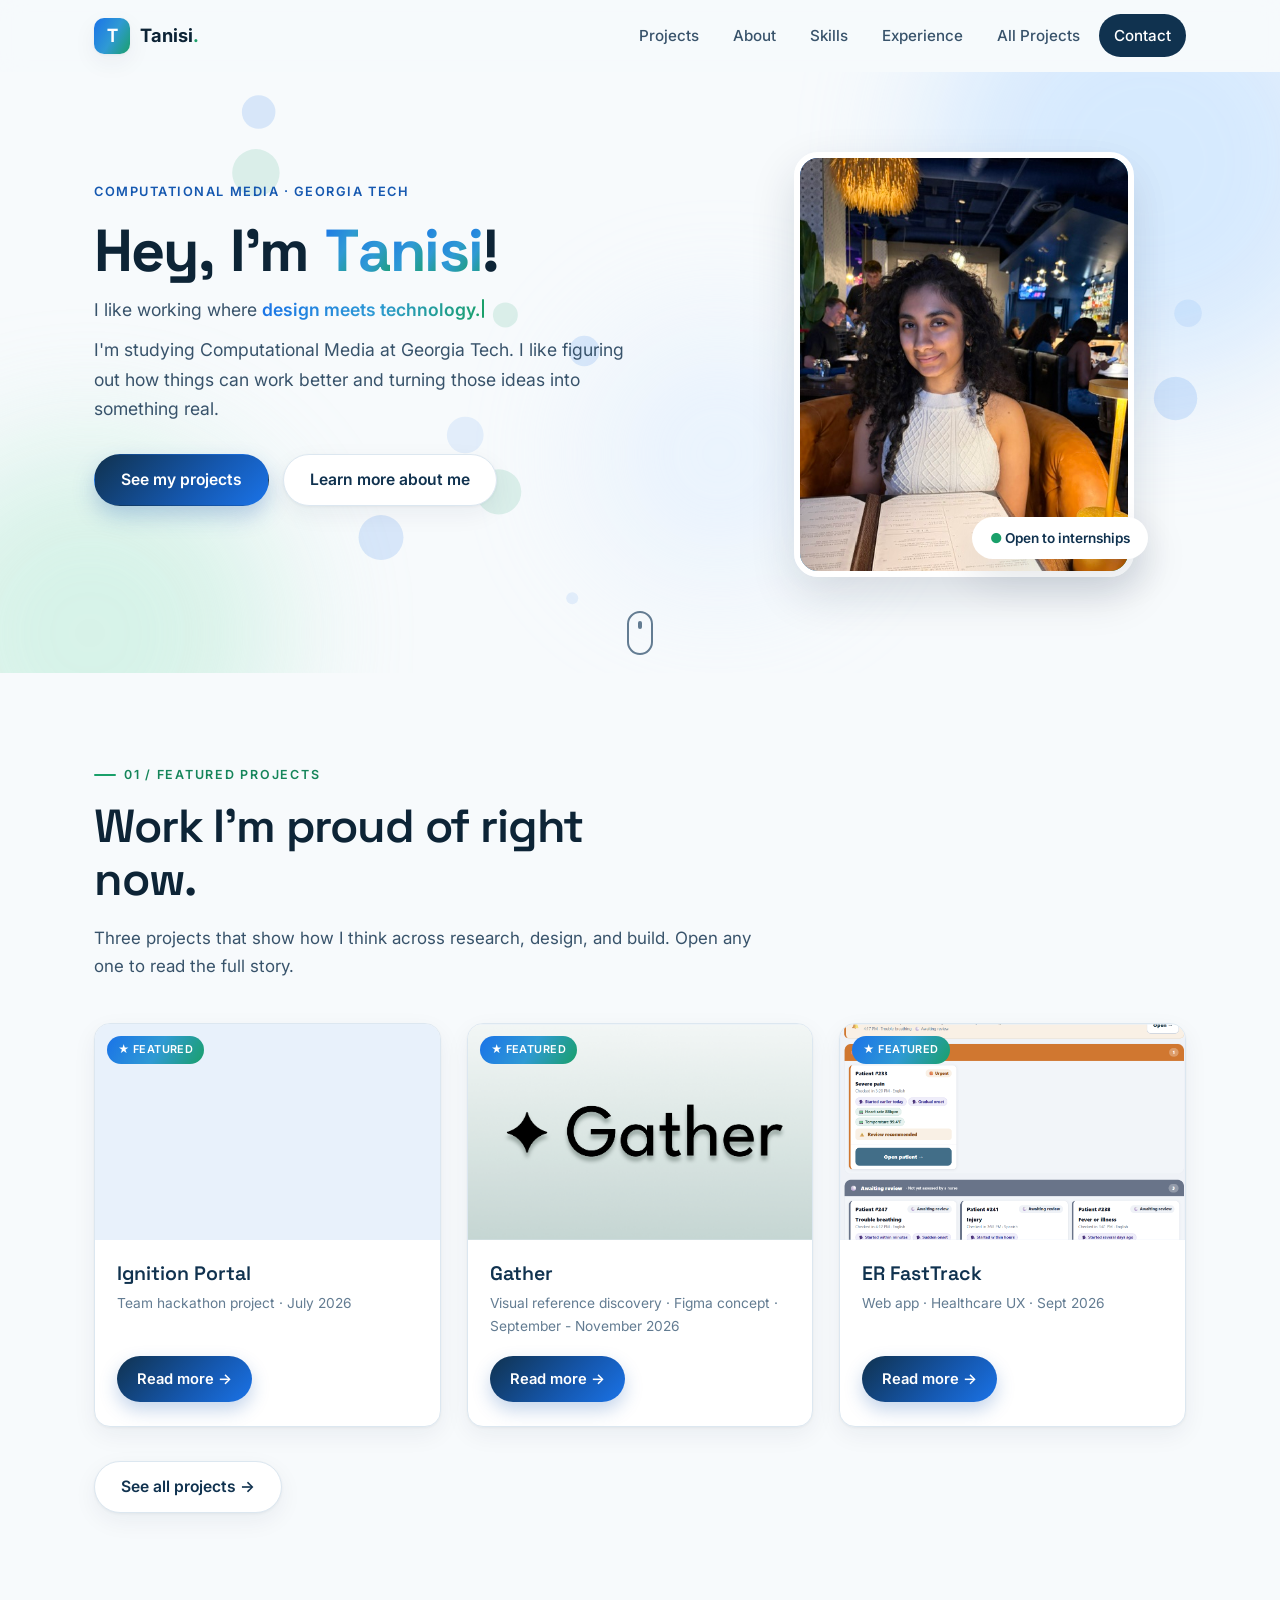
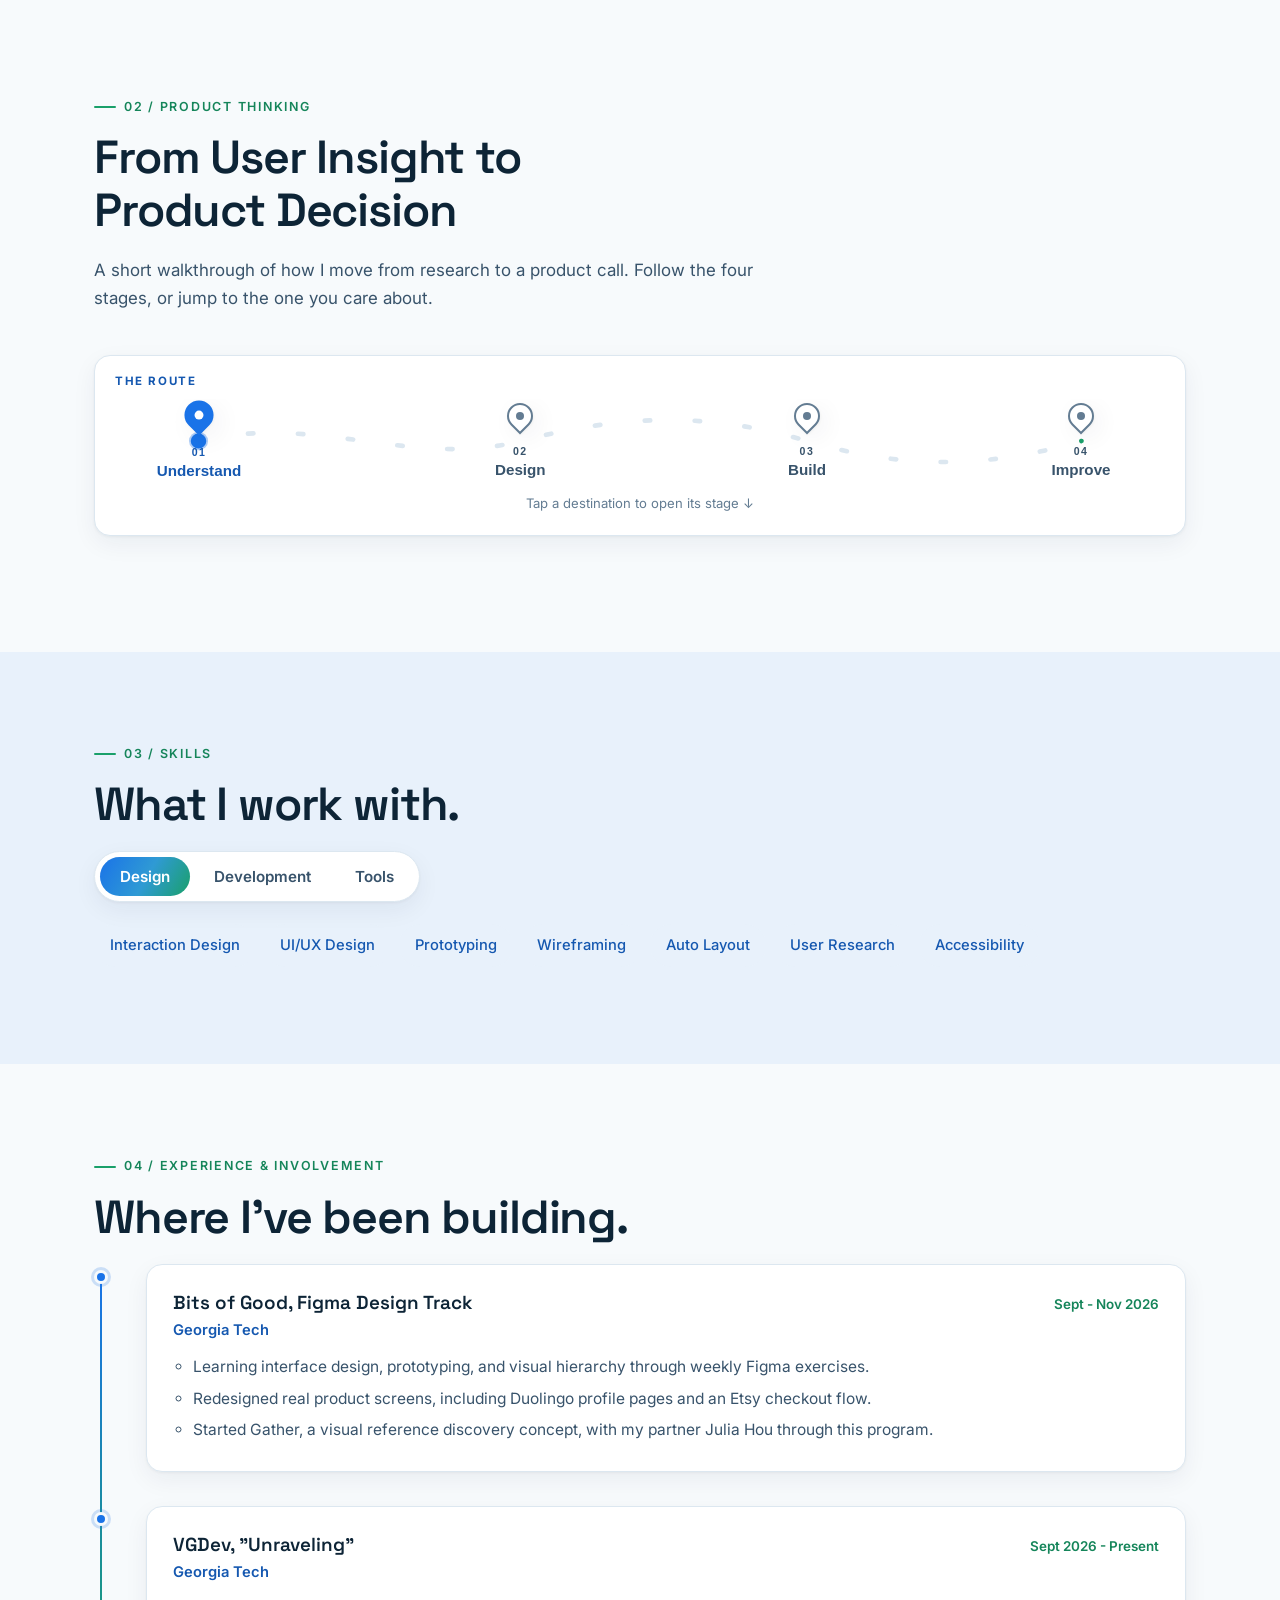
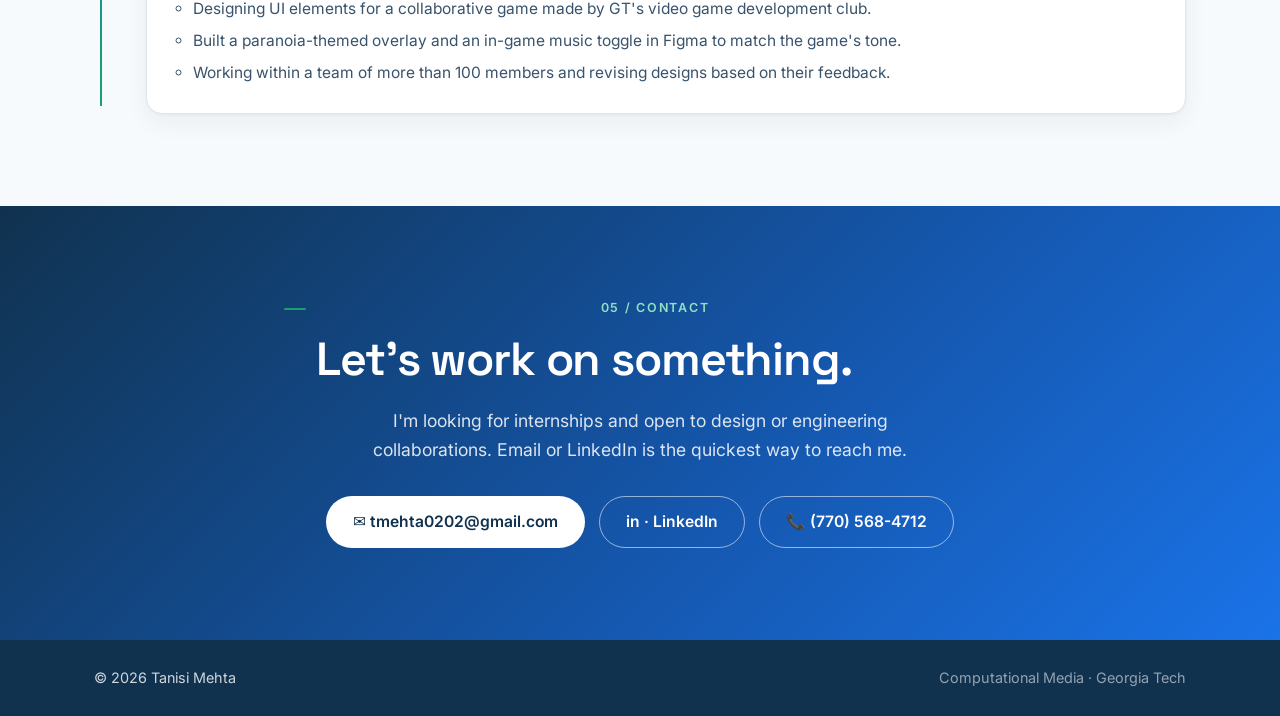
==== commit 382a7663: "Revert visual upgrade (restore portfolio-backup-before-visual-upgrade state)" ====
--- a/index.html
+++ b/index.html
@@ -15,14 +15,16 @@
 
   <link rel="preconnect" href="https://fonts.googleapis.com" />
   <link rel="preconnect" href="https://fonts.gstatic.com" crossorigin />
-  <link href="https://fonts.googleapis.com/css2?family=Inter:wght@400;500;600;700&family=Space+Grotesk:wght@400;500;600;700&display=swap" rel="stylesheet" />
-  <link href="https://api.fontshare.com/v2/css?f[]=clash-display@500,600,700&display=swap" rel="stylesheet" />
+  <link href="https://fonts.googleapis.com/css2?family=Space+Grotesk:wght@400;500;600;700&family=Inter:wght@400;500;600;700&display=swap" rel="stylesheet" />
 
   <link rel="stylesheet" href="css/styles.css" />
   <link rel="icon" href="data:image/svg+xml,<svg xmlns='http://www.w3.org/2000/svg' viewBox='0 0 100 100'><defs><linearGradient id='g' x1='0' y1='0' x2='1' y2='1'><stop offset='0' stop-color='%231a73e8'/><stop offset='1' stop-color='%231aa06a'/></linearGradient></defs><rect width='100' height='100' rx='26' fill='url(%23g)'/><rect x='30' y='29' width='40' height='9' rx='4.5' fill='white'/><rect x='45.5' y='29' width='9' height='42' rx='4.5' fill='white'/></svg>" />
 </head>
 <body>
   <a class="skip-link" href="#main">Skip to content</a>
+
+  <!-- Subtle cursor-following glow (decorative; toggled on by JS, disabled for reduced motion / touch) -->
+  <div id="cursorGlow" class="cursor-glow" aria-hidden="true"></div>
 
   <!-- ============ NAV ============ -->
   <header class="nav" id="nav">
@@ -55,6 +57,8 @@
       <div class="hero__bg" aria-hidden="true">
         <span class="blob blob--1"></span>
         <span class="blob blob--2"></span>
+        <span class="blob blob--3"></span>
+        <canvas class="hero__particles" id="heroParticles"></canvas>
       </div>
 
       <div class="hero__inner">
@@ -74,20 +78,13 @@
           </div>
         </div>
 
-        <div class="hero__showcase reveal" aria-label="Featured project previews">
-          <a class="hero__shot hero__shot--main" href="projects/gather.html" style="--d:1">
-            <img src="images/Gather-AISearch_General-HIFI.png" alt="Gather — AI-powered visual reference discovery, high-fidelity search screen" loading="eager" />
-            <span class="hero__shot-tag">Gather</span>
-          </a>
-          <a class="hero__shot hero__shot--er" href="projects/er-fasttrack.html" style="--d:2">
-            <img src="images/ER-ss.png" alt="ER FastTrack — emergency-room triage-support prototype" loading="lazy" />
-            <span class="hero__shot-tag">ER FastTrack</span>
-          </a>
-          <a class="hero__shot hero__shot--un" href="projects/unraveling.html" style="--d:3">
-            <img src="images/Settings-Unravel.png" alt="Unraveling — game UI settings menu" loading="lazy" />
-            <span class="hero__shot-tag">Unraveling</span>
-          </a>
-          <span class="hero__badge"><span class="dot">●</span> Open to internships</span>
+        <div class="hero__portrait reveal">
+          <div class="portrait">
+            <img src="images/tanisi.jpg" alt="Portrait of Tanisi Mehta"
+                 onerror="this.style.display='none';this.parentElement.classList.add('portrait--empty')" />
+            <span class="portrait__mono" aria-hidden="true">TM</span>
+          </div>
+          <div class="portrait__badge"><span class="dot">●</span> Open to internships</div>
         </div>
       </div>
 
@@ -119,26 +116,23 @@
             <div class="tile__body">
               <h3 class="tile__title">Ignition Portal</h3>
               <p class="tile__meta">Team hackathon project · July 2026</p>
-              <p class="tile__desc">A student onboarding portal built in a hackathon weekend with a 3-person team, from a survey of 44 students to a working prototype.</p>
               <div class="tile__cta">
-                <a class="tile__btn" href="projects/gt-ignite.html">Read case study <span class="tile__btn-arrow" aria-hidden="true">→</span></a>
+                <a class="tile__btn" href="projects/gt-ignite.html">Read more →</a>
               </div>
             </div>
           </article>
 
           <!-- Gather -->
           <article class="tile reveal">
-            <div class="tile__media tile__media--swap">
+            <div class="tile__media">
               <span class="tile__tag tile__tag--star">★ Featured</span>
-              <img class="tile__img tile__img--base" src="images/Gather-Photocard.png" alt="Gather photocard" loading="lazy" />
-              <img class="tile__img tile__img--alt" src="images/Gather-AISearch_General-HIFI.png" alt="Gather high-fidelity search screen" loading="lazy" aria-hidden="true" />
+              <img src="images/Gather-Photocard.png" alt="Gather photocard" loading="lazy" />
             </div>
             <div class="tile__body">
               <h3 class="tile__title">Gather</h3>
               <p class="tile__meta">Visual reference discovery · Figma concept · September - November 2026</p>
-              <p class="tile__desc">An AI-powered visual discovery concept: research, a persona, and four insight clusters mapped to six hi-fi screens.</p>
               <div class="tile__cta">
-                <a class="tile__btn" href="projects/gather.html">Read case study <span class="tile__btn-arrow" aria-hidden="true">→</span></a>
+                <a class="tile__btn" href="projects/gather.html">Read more →</a>
               </div>
             </div>
           </article>
@@ -147,14 +141,13 @@
           <article class="tile reveal">
             <div class="tile__media">
               <span class="tile__tag tile__tag--star">★ Featured</span>
-              <img class="tile__img tile__img--base" src="images/ER-ss.png" alt="Screenshot of the ER FastTrack triage-support prototype" loading="lazy" />
+              <img src="images/ER-ss.png" alt="Screenshot of the ER FastTrack triage-support prototype" loading="lazy" />
             </div>
             <div class="tile__body">
               <h3 class="tile__title">ER FastTrack</h3>
               <p class="tile__meta">Web app · Healthcare UX · Sept 2026</p>
-              <p class="tile__desc">A triage-support web app, built solo and grounded in real ESI protocols: patients report, software organizes, clinicians decide.</p>
               <div class="tile__cta">
-                <a class="tile__btn" href="projects/er-fasttrack.html">Read case study <span class="tile__btn-arrow" aria-hidden="true">→</span></a>
+                <a class="tile__btn" href="projects/er-fasttrack.html">Read more →</a>
               </div>
             </div>
           </article>
--- a/css/styles.css
+++ b/css/styles.css
@@ -3,7 +3,7 @@
    Palette: white surfaces, light blue + soft green accents,
    clean blue-slate ink. No purple. Google / Microsoft inspired:
    calm, minimal, professional.
-   Fonts: Clash Display (headings) + Inter (UI/body).
+   Fonts: Space Grotesk (display) + Inter (UI).
    Accessible, responsive, motion-respecting.
    ============================================================ */
 
@@ -33,7 +33,7 @@
   --grad-cta: linear-gradient(135deg, #10324f 0%, #1558b0 60%, #1a73e8 100%);
 
   --font-ui:   "Inter", system-ui, -apple-system, "Segoe UI", sans-serif;
-  --font-disp: "Clash Display", "Space Grotesk", "Inter", system-ui, sans-serif;
+  --font-disp: "Space Grotesk", "Inter", system-ui, sans-serif;
 
   --r-sm: 10px; --r-md: 16px; --r-lg: 24px; --r-pill: 999px;
   --shadow-1: 0 1px 3px rgba(15,37,64,.05), 0 8px 24px rgba(15,37,64,.06);
@@ -139,10 +139,10 @@
 
 .hero__inner {
   position: relative; z-index: 1; max-width: var(--maxw); margin: 0 auto; padding: 0 24px;
-  display: grid; grid-template-columns: 55fr 45fr; gap: 48px; align-items: center;
+  display: grid; grid-template-columns: 1.15fr .85fr; gap: 48px; align-items: center;
 }
 .hero__eyebrow { font-weight: 600; letter-spacing: .12em; text-transform: uppercase; font-size: .8rem; color: var(--blue-deep); margin-bottom: 18px; }
-.hero__title { font-family: var(--font-disp); font-weight: 600; font-size: clamp(2.6rem, 6vw, 4.75rem); line-height: 1.04; letter-spacing: -.03em; margin-bottom: 22px; }
+.hero__title { font-family: var(--font-disp); font-weight: 600; font-size: clamp(2.2rem, 5.2vw, 3.7rem); line-height: 1.1; letter-spacing: -.02em; margin-bottom: 22px; }
 .hero__lede { font-size: 1.1rem; color: var(--ink-2); max-width: 560px; margin-bottom: 30px; }
 .hero__lede strong { color: var(--ink); font-weight: 600; }
 .hero__cta { display: flex; flex-wrap: wrap; gap: 14px; margin-bottom: 42px; }
@@ -151,59 +151,22 @@
 .hero__stat-num { font-family: var(--font-disp); font-weight: 700; font-size: 1.85rem; color: var(--navy); line-height: 1; }
 .hero__stat-lbl { font-size: .82rem; color: var(--ink-3); margin-top: 6px; }
 
-/* Layered screenshot composition: Gather main, with ER FastTrack and
-   Unraveling overlapping behind/beside it. Each links to its project. */
-.hero__showcase {
-  position: relative; justify-self: center; align-self: center;
-  width: min(460px, 92%); aspect-ratio: 1 / 1; max-height: 78vh;
-}
-.hero__shot {
-  position: absolute; display: block; border-radius: var(--r-md); overflow: hidden;
-  background: var(--surface); border: 1px solid var(--line); box-shadow: var(--shadow-2);
-  transition: transform .35s cubic-bezier(.22,.61,.36,1), box-shadow .35s ease;
-}
-.hero__shot img { display: block; width: 100%; height: 100%; object-fit: cover; }
-.hero__shot-tag {
-  position: absolute; left: 10px; bottom: 10px; z-index: 2;
-  background: rgba(255,255,255,.94); color: var(--navy); font-weight: 600; font-size: .72rem;
-  letter-spacing: .02em; padding: 5px 11px; border-radius: var(--r-pill); box-shadow: var(--shadow-1);
-  opacity: 0; transform: translateY(6px); transition: opacity .25s ease, transform .25s ease;
-}
-.hero__shot:hover .hero__shot-tag { opacity: 1; transform: translateY(0); }
-/* Main (Gather): large, centered-right, front layer. */
-.hero__shot--main { width: 72%; aspect-ratio: 3/2; right: 0; top: 14%; z-index: 3; border-width: 6px; border-color: #fff; }
-/* ER FastTrack: upper-left, behind. */
-.hero__shot--er { width: 52%; aspect-ratio: 16/10; left: 0; top: 0; z-index: 2; border-width: 5px; border-color: #fff; transform: rotate(-4deg); }
-/* Unraveling: lower-left, behind. */
-.hero__shot--un { width: 46%; aspect-ratio: 4/5; left: 6%; bottom: 0; z-index: 2; border-width: 5px; border-color: #fff; transform: rotate(3deg); }
-.hero__shot--main:hover { transform: translateY(-6px) scale(1.02); z-index: 4; }
-.hero__shot--er:hover { transform: rotate(-4deg) translateY(-6px) scale(1.03); z-index: 4; }
-.hero__shot--un:hover { transform: rotate(3deg) translateY(-6px) scale(1.03); z-index: 4; }
-.hero__badge {
-  position: absolute; top: -14px; right: 6%; z-index: 5; background: #fff; color: var(--navy);
-  font-weight: 600; font-size: .85rem; padding: 9px 16px; border-radius: var(--r-pill); box-shadow: var(--shadow-2);
-}
-.hero__badge .dot { color: var(--green); animation: pulse-dot 2.4s ease-in-out infinite; }
-@keyframes pulse-dot { 0%,100% { opacity: 1; } 50% { opacity: .4; } }
-
-/* Staggered entrance for the three shots + badge. Each keyframe preserves the
-   shot's resting transform (including rotation) so it settles correctly. */
-.hero__shot, .hero__badge { opacity: 0; }
-.hero__showcase.is-visible .hero__shot,
-.hero__showcase.is-visible .hero__badge {
-  animation-duration: .6s; animation-timing-function: cubic-bezier(.22,.61,.36,1);
-  animation-fill-mode: forwards; animation-delay: calc(var(--d, 0) * 110ms);
-}
-.hero__showcase.is-visible .hero__shot--main { animation-name: heroIn0; }
-.hero__showcase.is-visible .hero__shot--er   { animation-name: heroInNeg; }
-.hero__showcase.is-visible .hero__shot--un   { animation-name: heroInPos; }
-.hero__showcase.is-visible .hero__badge { --d: 4; animation-name: heroIn0; }
-@keyframes heroIn0   { from { opacity: 0; transform: translateY(16px); } to { opacity: 1; transform: none; } }
-@keyframes heroInNeg { from { opacity: 0; transform: rotate(-4deg) translateY(16px); } to { opacity: 1; transform: rotate(-4deg); } }
-@keyframes heroInPos { from { opacity: 0; transform: rotate(3deg) translateY(16px); } to { opacity: 1; transform: rotate(3deg); } }
-@media (prefers-reduced-motion: reduce) {
-  .hero__shot, .hero__badge { opacity: 1 !important; animation: none !important; }
-}
+.hero__portrait { position: relative; justify-self: center; }
+.portrait {
+  position: relative; width: min(340px, 74vw); aspect-ratio: 4/5; border-radius: var(--r-lg);
+  background: var(--grad); box-shadow: var(--shadow-2); overflow: hidden;
+  display: grid; place-items: center; border: 6px solid #fff;
+}
+.portrait img { width: 100%; height: 100%; object-fit: cover; }
+.portrait__mono { display: none; font-family: var(--font-disp); font-weight: 700; font-size: 5rem; color: rgba(255,255,255,.92); }
+.portrait--empty .portrait__mono { display: block; }
+.portrait__badge {
+  position: absolute; bottom: 18px; right: -14px; background: #fff; color: var(--navy);
+  font-weight: 600; font-size: .85rem; padding: 10px 18px; border-radius: var(--r-pill);
+  box-shadow: var(--shadow-2);
+}
+.portrait__badge .dot { color: var(--green); }
+.hero__portrait .portrait__badge { z-index: 2; }
 
 .hero__scroll { position: absolute; left: 50%; bottom: 18px; transform: translateX(-50%); z-index: 2; width: 26px; height: 44px; border: 2px solid var(--ink-3); border-radius: 14px; display: grid; place-items: start center; padding-top: 8px; }
 .hero__scroll span { width: 4px; height: 8px; background: var(--ink-3); border-radius: 4px; animation: scrolldot 1.6s infinite; }
@@ -214,7 +177,7 @@
 .section--tint { background: var(--tint); }
 .section__kicker { font-weight: 600; letter-spacing: .14em; text-transform: uppercase; font-size: .78rem; color: var(--green-deep); margin-bottom: 14px; }
 .section__kicker--light { color: #8fe3c2; }
-.section__title { font-family: var(--font-disp); font-weight: 600; font-size: clamp(2rem, 4.2vw, 3rem); line-height: 1.1; letter-spacing: -.025em; margin-bottom: 20px; max-width: 20ch; }
+.section__title { font-family: var(--font-disp); font-weight: 600; font-size: clamp(1.9rem, 4vw, 2.9rem); line-height: 1.14; letter-spacing: -.02em; margin-bottom: 20px; max-width: 20ch; }
 .section__title--light { color: #fff; }
 .section__intro { font-size: 1.06rem; color: var(--ink-2); max-width: 62ch; margin-bottom: 42px; }
 
@@ -295,39 +258,28 @@
   box-shadow: var(--shadow-1); transition: transform .2s ease, box-shadow .2s ease, border-color .2s ease;
 }
 .tile:hover { transform: translateY(-6px); box-shadow: var(--shadow-2); border-color: var(--sky); }
-/* Screenshot is the dominant element: a taller media area. */
-.tile__media { position: relative; aspect-ratio: 16 / 11; background: var(--tint); overflow: hidden; }
+.tile__media { position: relative; aspect-ratio: 16 / 10; background: var(--tint); overflow: hidden; }
 .tile__media img, .tile__media video { width: 100%; height: 100%; object-fit: cover; display: block; }
+/* Wide UI screenshots: show the whole screen (less zoomed) on the tint
+   backing instead of cropping hard. Scoped to cards that opt in. */
 .tile__media--contain img { object-fit: contain; object-position: center; padding: 10px; }
-/* Hover: subtle 1.03 zoom over 300ms on the primary image/video. */
-.tile__media img, .tile__media video { transition: transform .3s cubic-bezier(.22,.61,.36,1), opacity .3s ease; }
-.tile:hover .tile__media > img:not(.tile__img--alt),
-.tile:hover .tile__media > video { transform: scale(1.03); }
-/* Alternate-screenshot cross-fade (only on cards that provide one). */
-.tile__media--swap .tile__img { position: absolute; inset: 0; }
-.tile__media--swap .tile__img--alt { opacity: 0; }
-.tile:hover .tile__media--swap .tile__img--base { opacity: 0; transform: scale(1.03); }
-.tile:hover .tile__media--swap .tile__img--alt { opacity: 1; transform: scale(1.03); }
 .tile__tag {
   position: absolute; top: 12px; left: 12px; z-index: 2;
   background: rgba(15,37,64,.84); color: #fff; font-size: .68rem; font-weight: 600;
   letter-spacing: .04em; text-transform: uppercase; padding: 5px 11px; border-radius: var(--r-pill);
 }
 .tile__tag--star { background: var(--grad); }
-.tile__body { display: flex; flex-direction: column; flex: 1; padding: 20px 22px 22px; }
-.tile__title { font-family: var(--font-disp); font-size: 1.28rem; font-weight: 600; line-height: 1.2; letter-spacing: -.01em; color: var(--navy); }
-.tile__meta { color: var(--ink-3); font-size: .84rem; margin-top: 6px; }
-.tile__desc { color: var(--ink-2); font-size: .92rem; line-height: 1.6; margin-top: 12px; }
-.tile__cta { margin-top: auto; padding-top: 16px; }
-/* Text-link case-study indicator with an arrow that slides on hover. */
+.tile__body { display: flex; flex-direction: column; flex: 1; padding: 22px 22px 24px; }
+.tile__title { font-family: var(--font-disp); font-size: 1.22rem; font-weight: 600; line-height: 1.25; color: var(--navy); }
+.tile__meta { color: var(--ink-3); font-size: .86rem; margin-top: 6px; }
+.tile__desc { color: var(--ink-2); font-size: .94rem; margin-top: 12px; }
+.tile__cta { margin-top: auto; padding-top: 18px; }
 .tile__btn {
   display: inline-flex; align-items: center; gap: 8px; font-weight: 600; font-size: .92rem;
-  color: var(--blue-deep); padding: 2px 0; border-bottom: 1.5px solid transparent;
-  transition: color .2s ease, border-color .2s ease;
-}
-.tile__btn-arrow { transition: transform .25s cubic-bezier(.22,.61,.36,1); }
-.tile:hover .tile__btn, .tile__btn:hover { border-color: var(--blue); }
-.tile:hover .tile__btn-arrow { transform: translateX(5px); }
+  padding: 11px 20px; border-radius: var(--r-pill); background: var(--grad-cta); color: #fff;
+  box-shadow: 0 8px 18px rgba(31,91,176,.26); transition: transform .18s ease;
+}
+.tile__btn:hover { transform: translateY(-2px); }
 
 /* ---------------- Project detail pages ---------------- */
 .detail-hero {
@@ -477,15 +429,13 @@
 .footer__made { color: rgba(255,255,255,.55); }
 
 /* ---------------- Reveal animation ---------------- */
-/* Scroll reveal: 16px upward fade, staggered ~80ms via --i set by JS. */
-.reveal { opacity: 0; transform: translateY(16px); transition: opacity .55s cubic-bezier(.22,.61,.36,1), transform .55s cubic-bezier(.22,.61,.36,1); transition-delay: calc(var(--i, 0) * 80ms); }
+.reveal { opacity: 0; transform: translateY(24px); transition: opacity .6s ease, transform .6s ease; }
 .reveal.is-visible { opacity: 1; transform: none; }
-@media (prefers-reduced-motion: reduce) { .reveal { opacity: 1; transform: none; transition: none; } }
 
 /* ---------------- Responsive ---------------- */
 @media (max-width: 940px) {
-  .hero__inner { grid-template-columns: 1fr; gap: 52px; }
-  .hero__showcase { order: 2; width: min(420px, 100%); margin-top: 8px; }
+  .hero__inner { grid-template-columns: 1fr; gap: 40px; }
+  .hero__portrait { order: -1; }
   .about__grid, .edu__grid { grid-template-columns: 1fr; }
   .skills__grid { grid-template-columns: repeat(2, 1fr); }
   .project__grid { grid-template-columns: 1fr; }
@@ -579,7 +529,8 @@
 .nav__link:not(.nav__link--cta):hover::after,
 .nav__link.is-active:not(.nav__link--cta)::after { transform: scaleX(1); }
 
-/* (tile image hover zoom is defined once above at 1.03/300ms) */
+.tile__media img, .tile__media video { transition: transform .4s ease; }
+.tile:hover .tile__media img, .tile:hover .tile__media video { transform: scale(1.04); }
 .tile__title { transition: color .2s ease; }
 .tile:hover .tile__title { color: var(--blue-deep); }
 
@@ -601,8 +552,36 @@
    prefers-reduced-motion by the global rule near the top.
    ============================================================ */
 
-/* (cursor-following glow removed) */
-/* Keep hero content above the background layers. */
+/* ---- Cursor-following glow (subtle, understated) ---- */
+.cursor-glow {
+  position: fixed;
+  top: 0; left: 0;
+  width: 460px; height: 460px;
+  margin: -230px 0 0 -230px;           /* center on the pointer */
+  border-radius: 50%;
+  pointer-events: none;
+  z-index: 0;                          /* sits behind content, above page bg */
+  opacity: 0;
+  background: radial-gradient(
+    circle at center,
+    rgba(26,115,232,.16) 0%,           /* light blue core */
+    rgba(26,160,106,.10) 42%,          /* soft green mid */
+    rgba(255,255,255,0) 72%            /* fades to nothing */
+  );
+  filter: blur(14px);
+  transform: translate3d(var(--glow-x, 50vw), var(--glow-y, 30vh), 0);
+  transition: opacity .5s ease;
+  will-change: transform;
+}
+.cursor-glow.is-active { opacity: 1; }
+/* Only enabled on fine pointers (mouse/trackpad); never shown on touch. */
+@media (hover: none), (pointer: coarse) {
+  .cursor-glow { display: none; }
+}
+@media (prefers-reduced-motion: reduce) {
+  .cursor-glow { display: none; }
+}
+/* Keep hero content above the glow. */
 .hero__inner { position: relative; z-index: 1; }
 
 /* ---- Gentle section entrance transitions ---- */
@@ -619,11 +598,21 @@
   .section-reveal.is-inview > .wrap { opacity: 1; transform: none; }
 }
 
-/* ---- (3D tilt removed in favor of a simpler, purposeful hover) ---- */
+/* ---- Subtle 3D tilt on project previews (genuine fit: image/video tiles) ---- */
 @media (hover: hover) and (pointer: fine) {
-  .tile--legacy-tilt-disabled { }
-  .tile.tilt { transform: none; }
-  .tile.tilt .tile__media { transform: none; }
+  .tile {
+    transform-style: preserve-3d;
+    transition: transform .25s ease, box-shadow .25s ease, border-color .2s ease;
+  }
+  .tile.tilt {
+    transform:
+      perspective(900px)
+      rotateX(var(--ry, 0deg))
+      rotateY(var(--rx, 0deg))
+      translateY(-6px);
+    box-shadow: var(--shadow-2);
+  }
+  .tile.tilt .tile__media { transform: translateZ(18px) scale(1.01); }
   .tile__media { transition: transform .25s ease; transform: translateZ(0); }
 }
 
@@ -938,8 +927,31 @@
 
 .section__more { margin-top: 34px; }
 
-/* (Removed the liquid clip-path mask-wipe and hover sheen — replaced by the
-   purposeful 1.03 image zoom + alternate-screenshot cross-fade defined above.) */
+/* ---- Liquid image reveal + hover (mask + subtle ripple) ---- */
+/* Each tile image starts clipped, then wipes open when revealed. */
+.tile__media img, .tile__media video {
+  clip-path: inset(0 0 0 0);
+}
+.tile.reveal .tile__media img,
+.tile.reveal .tile__media video { }
+.tile.mask-hidden .tile__media img,
+.tile.mask-hidden .tile__media video {
+  clip-path: inset(0 0 100% 0);
+}
+.tile.mask-shown .tile__media img,
+.tile.mask-shown .tile__media video {
+  clip-path: inset(0 0 0 0);
+  transition: clip-path .7s cubic-bezier(.76,0,.24,1), transform .4s ease;
+}
+/* Liquid sheen that sweeps across the image on hover */
+.tile__media::after {
+  content: ""; position: absolute; inset: 0; z-index: 1; pointer-events: none;
+  background: linear-gradient(115deg, transparent 30%, rgba(255,255,255,.28) 48%, rgba(74,148,236,.12) 56%, transparent 74%);
+  background-size: 250% 100%; background-position: 150% 0; opacity: 0;
+  transition: opacity .2s ease;
+}
+.tile:hover .tile__media::after { opacity: 1; animation: sheen 1.1s ease forwards; }
+@keyframes sheen { from { background-position: 150% 0; } to { background-position: -120% 0; } }
 
 /* ---- Compact, interactive skills ---- */
 .skills { margin-top: 14px; }
@@ -1682,16 +1694,3 @@
 /* Keep supporting text tight so the section stays short. */
 .cs2u__steptext > p, .cs2u__steptext > div { margin-top: 0; }
 .cs2d2__topics { margin-top: 2px; }
-
-/* ============================================================
-   Cross-page view transitions (progressive enhancement).
-   In supporting browsers (Chromium), same-origin navigations,
-   including opening a project case study, cross-fade smoothly.
-   Elsewhere it's a normal instant navigation (no breakage).
-   ============================================================ */
-@view-transition { navigation: auto; }
-@media (prefers-reduced-motion: reduce) {
-  ::view-transition-group(*),
-  ::view-transition-old(*),
-  ::view-transition-new(*) { animation: none !important; }
-}
